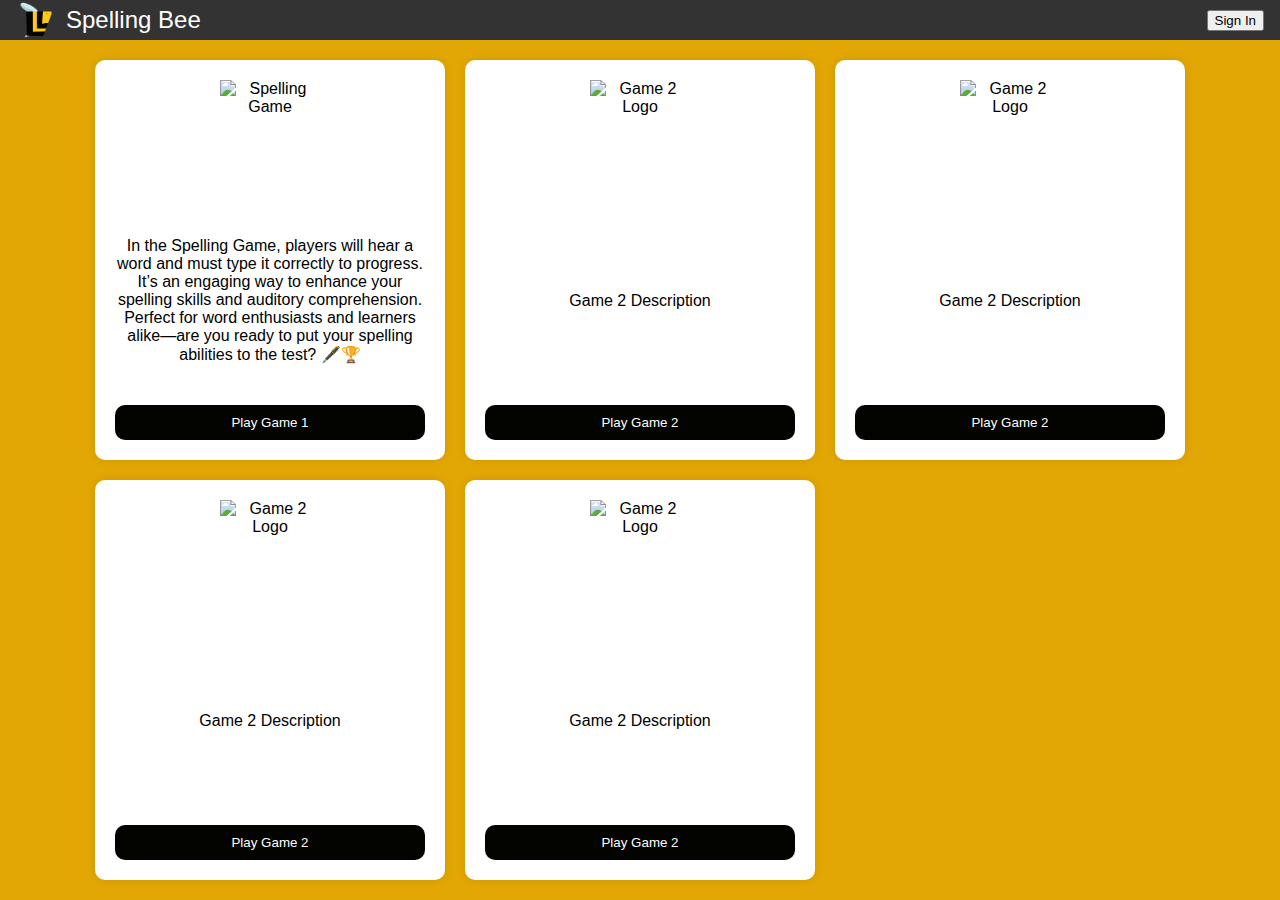
==== index.html @ 0ce70b95 "Update index.html" ====
<!DOCTYPE html>
<html lang="en">

<head>
    <meta charset="UTF-8">
    <meta name="viewport" content="width=device-width, initial-scale=1.0">
    <title>Spelling Bee</title>
    <link rel="stylesheet" href='style.css'>
    <link rel="icon" href='/Assets/Spelling Bee Logo Small.jpg'>
</head>

<body>
    <div id="navbar"></div>
    <div class="container">
        <div class="card-grid">
            <!-- Cards go here -->
            <div class="card">
                <img src="path/to/your/game1-logo.png" alt="Spelling Game" class="card-logo">
                <p class="card-description">In the Spelling Game, players will hear a word and must type it correctly to progress. It’s an engaging way to enhance your spelling skills and auditory comprehension. Perfect for word enthusiasts and learners alike—are you ready to put your spelling abilities to the test? 🖋️🏆</p>
                <button class="card-button" onclick="navigateToGame('SpellingApp')">Play Game 1</button>
            </div>
            <div class="card">
                <img src="path/to/your/game2-logo.png" alt="Game 2 Logo" class="card-logo">
                <p class="card-description">Game 2 Description</p>
                <button class="card-button" onclick="navigateToGame('game2')">Play Game 2</button>
            </div>
            <div class="card">
                <img src="path/to/your/game2-logo.png" alt="Game 2 Logo" class="card-logo">
                <p class="card-description">Game 2 Description</p>
                <button class="card-button" onclick="navigateToGame('game2')">Play Game 2</button>
            </div>
            <div class="card">
                <img src="path/to/your/game2-logo.png" alt="Game 2 Logo" class="card-logo">
                <p class="card-description">Game 2 Description</p>
                <button class="card-button" onclick="navigateToGame('game2')">Play Game 2</button>
            </div>
            <div class="card">
                <img src="path/to/your/game2-logo.png" alt="Game 2 Logo" class="card-logo">
                <p class="card-description">Game 2 Description</p>
                <button class="card-button" onclick="navigateToGame('game2')">Play Game 2</button>
            </div>
        </div>
    </div>

    <!-- Sign In/Sign Up Popup -->
</body>
<script defer src="script.js"></script>
</html>
---- style.css ----
body {
    font-family: Arial, sans-serif;
    margin: 0;
    padding: 0;
    background-color: #e2a704;
}

.menubar {
    background-color: #333;
    overflow: hidden;
    display: flex;
    justify-content: space-between;
    align-items: center;
    padding: 0 16px;
}

.logo-title-container {
    display: flex;
    align-items: center;
}

.logo {
    width: 40px;
    height: 40px;
    margin-right: 10px;
}

.site-title {
    color: white;
    font-size: 1.5em;
}

.menu-items {
    list-style-type: none;
    margin: 0;
    padding: 0;
    display: flex;
}

.menu-items li {
    margin-left: 16px;
}

.menu-items button {
    background: none;
    color: white;
    border: none;
    padding: 14px 16px;
    cursor: pointer;
}

.menu-items button:hover {
    background-color: #111;
}

.container {
    display: flex;
    justify-content: center;
    align-items: center;
    flex-wrap: wrap;
    padding: 20px;
}

.card-grid {
    display: grid;
    grid-template-columns: repeat(3, minmax(350px, 10vw));
    gap: 20px;
    width: 100%;
    max-width: -webkit-fill-available;
    justify-content: center;
}

.card {
    display: flex;
    background: white;
    padding: 20px;
    border-radius: 10px;
    box-shadow: 0 0 10px rgba(0, 0, 0, 0.1);
    text-align: center;
    height: 40vh;
    justify-content: space-between;
    justify-items: center;
    flex-direction: column;
    align-content: center;
    align-items: center;
    flex-wrap: nowrap;
}

.card-logo {
    width: 100px;
    height: 100px;
    margin-bottom: 10px;
}

.card-description {
    margin-bottom: 10px;
}

.card-button {
    padding: 10px 20px;
    background-color: #030300;
    color: white;
    border: none;
    cursor: pointer;
    width: -webkit-fill-available;
    border-radius: 10px;
}

.card-button:hover .popup {
    display: none;
    position: fixed;
    z-index: 1;
    left: 0;
    top: 0;
    width: 100%;
    height: 100%;
    overflow: auto;
    background-color: rgb(0, 0, 0);
    background-color: rgba(0, 0, 0, 0.4);
}

.popup-content {
    background-color: #fefefe;
    margin: 15% auto;
    padding: 20px;
    border: 1px solid #888;
    width: 80%;
    max-width: 400px;
    text-align: center;
}

.close-btn {
    color: #aaa;
    float: right;
    font-size: 28px;
    font-weight: bold;
}

.close-btn:hover,

.close-btn:focus {
    color: black;
    text-decoration: none;
    cursor: pointer;
}

.popup input {
    width: calc(100% - 20px);
    padding: 10px;
    margin: 10px 0;
    display: block;
    border: 1px solid #ccc;
    border-radius: 5px;
}

.popup button {
    padding: 10px 20px;
    background-color: #4CAF50;
    color: white;
    border: none;
    cursor: pointer;
    border-radius: 5px;
    width: 100%;
}

.popup button:hover {
    background-color: #000000;
}

/* ... existing styles ... */

.menubar {
    background-color: #333;
    overflow: hidden;
    display: flex;
    justify-content: space-between;
    align-items: center;
    padding: 0 16px;
}

.player-info {
    color: white;
    display: flex;
    align-items: center;
}

.player-info span {
    margin-left: 20px;
}
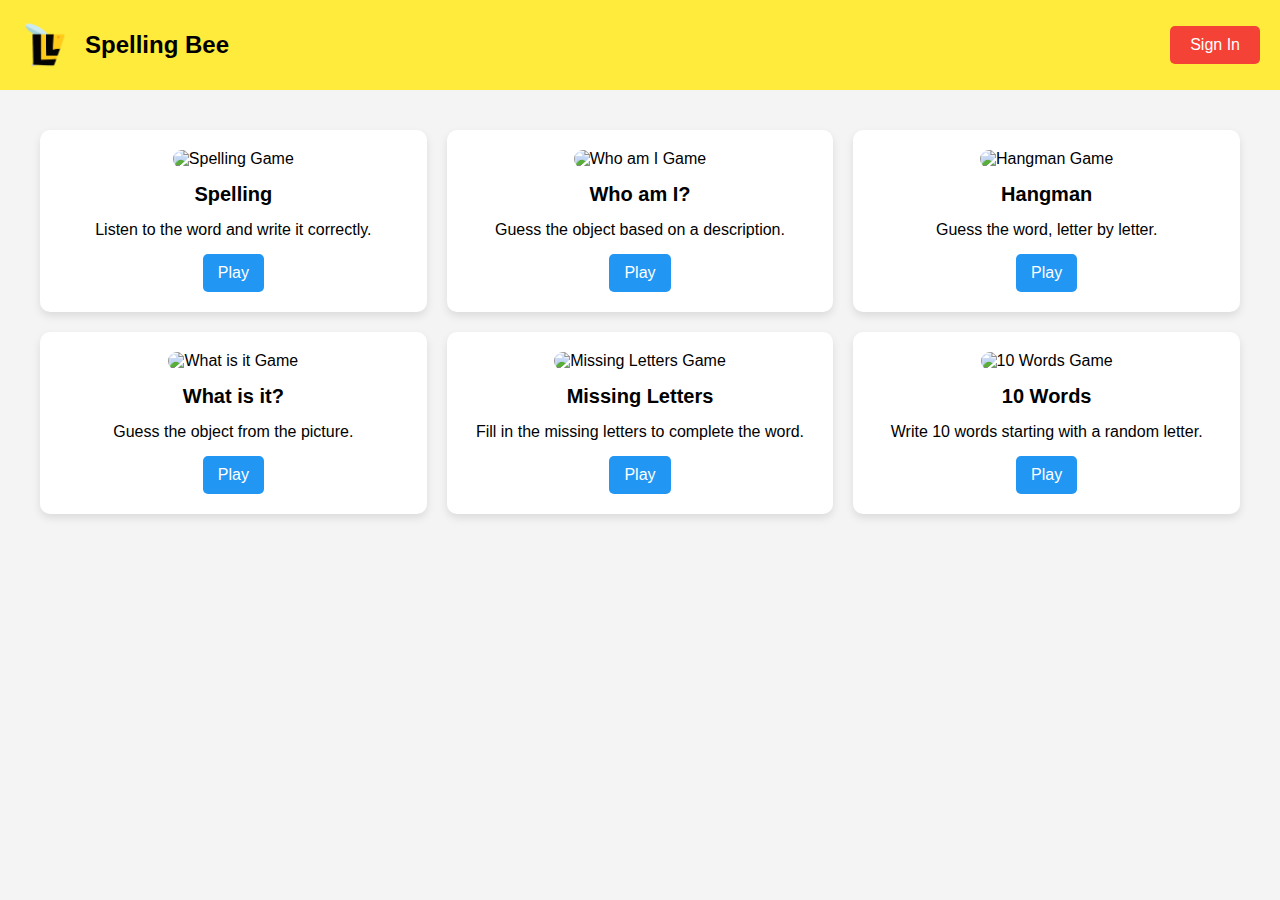
==== commit 82d6ffe9: "v1.0" ====
--- a/index.html
+++ b/index.html
@@ -1,48 +1,100 @@
 <!DOCTYPE html>
 <html lang="en">
+<head>
+  <meta charset="UTF-8">
+  <meta name="viewport" content="width=device-width, initial-scale=1.0">
+  <title>Spelling Bee</title>
+  <link rel="stylesheet" href="style.css">
+  <link rel="icon" href='/Assets/Spelling Bee Logo tranparent.png'>
+</head>
+<body>
+  <header>
+    <nav>
+      <div class="logo">
+        <img src="Assets/Spelling Bee Logo tranparent.png" alt="Logo">
+        <h1>Spelling Bee</h1>
+      </div>
+      <div id="userInfo" class="user-info">
+        <!-- This will display either the Sign In button or the user info -->
+        <button class="sign-in-btn" id="signInBtn" onclick="openModal()">Sign In</button>
+        <div id="playerDetails" class="player-details" style="display: none;">
+          <span id="playerName"></span>
+          <span id="playerScore"></span>
+        </div>
+      </div>
+    </nav>
+  </header>
 
-<head>
-    <meta charset="UTF-8">
-    <meta name="viewport" content="width=device-width, initial-scale=1.0">
-    <title>Spelling Bee</title>
-    <link rel="stylesheet" href='style.css'>
-    <link rel="icon" href='/Assets/Spelling Bee Logo Small.jpg'>
-</head>
+  <main>
+    <section class="games">
+      <!-- Game 1: Spelling -->
+      <div class="game-card">
+        <img src="spelling.jpg" alt="Spelling Game">
+        <h2>Spelling</h2>
+        <p>Listen to the word and write it correctly.</p>
+        <button>Play</button>
+      </div>
 
-<body>
-    <div id="navbar"></div>
-    <div class="container">
-        <div class="card-grid">
-            <!-- Cards go here -->
-            <div class="card">
-                <img src="path/to/your/game1-logo.png" alt="Spelling Game" class="card-logo">
-                <p class="card-description">In the Spelling Game, players will hear a word and must type it correctly to progress. It’s an engaging way to enhance your spelling skills and auditory comprehension. Perfect for word enthusiasts and learners alike—are you ready to put your spelling abilities to the test? 🖋️🏆</p>
-                <button class="card-button" onclick="navigateToGame('SpellingApp')">Play Game 1</button>
-            </div>
-            <div class="card">
-                <img src="path/to/your/game2-logo.png" alt="Game 2 Logo" class="card-logo">
-                <p class="card-description">Game 2 Description</p>
-                <button class="card-button" onclick="navigateToGame('game2')">Play Game 2</button>
-            </div>
-            <div class="card">
-                <img src="path/to/your/game2-logo.png" alt="Game 2 Logo" class="card-logo">
-                <p class="card-description">Game 2 Description</p>
-                <button class="card-button" onclick="navigateToGame('game2')">Play Game 2</button>
-            </div>
-            <div class="card">
-                <img src="path/to/your/game2-logo.png" alt="Game 2 Logo" class="card-logo">
-                <p class="card-description">Game 2 Description</p>
-                <button class="card-button" onclick="navigateToGame('game2')">Play Game 2</button>
-            </div>
-            <div class="card">
-                <img src="path/to/your/game2-logo.png" alt="Game 2 Logo" class="card-logo">
-                <p class="card-description">Game 2 Description</p>
-                <button class="card-button" onclick="navigateToGame('game2')">Play Game 2</button>
-            </div>
-        </div>
+      <!-- Game 2: Who am I? -->
+      <div class="game-card">
+        <img src="whoami.jpg" alt="Who am I Game">
+        <h2>Who am I?</h2>
+        <p>Guess the object based on a description.</p>
+        <button>Play</button>
+      </div>
+
+      <!-- Game 3: Hangman -->
+      <div class="game-card">
+        <img src="hangman.jpg" alt="Hangman Game">
+        <h2>Hangman</h2>
+        <p>Guess the word, letter by letter.</p>
+        <button>Play</button>
+      </div>
+
+      <!-- Game 4: What is it? -->
+      <div class="game-card">
+        <img src="whatisit.jpg" alt="What is it Game">
+        <h2>What is it?</h2>
+        <p>Guess the object from the picture.</p>
+        <button>Play</button>
+      </div>
+
+      <!-- Game 5: Missing Letters -->
+      <div class="game-card">
+        <img src="missingletters.jpg" alt="Missing Letters Game">
+        <h2>Missing Letters</h2>
+        <p>Fill in the missing letters to complete the word.</p>
+        <button>Play</button>
+      </div>
+
+      <!-- Game 6: 10 Words -->
+      <div class="game-card">
+        <img src="10words.jpg" alt="10 Words Game">
+        <h2>10 Words</h2>
+        <p>Write 10 words starting with a random letter.</p>
+        <button>Play</button>
+      </div>
+    </section>
+  </main>
+
+  <!-- Sign In Modal -->
+  <div id="signInModal" class="modal">
+    <div class="modal-content">
+      <span class="close-btn" onclick="closeModal()">&times;</span>
+      <h2>Sign In</h2>
+      <form id="signInForm">
+        <label for="username">Username:</label>
+        <input type="text" id="username" name="username" required>
+        
+        <label for="password">Password:</label>
+        <input type="password" id="password" name="password" required>
+        
+        <button type="button" onclick="signIn()">Sign In</button>
+      </form>
+      <p id="signInMessage"></p>
     </div>
+  </div>
 
-    <!-- Sign In/Sign Up Popup -->
+  <script src="script.js"></script>
 </body>
-<script defer src="script.js"></script>
-</html>+</html>
--- a/style.css
+++ b/style.css
@@ -1,189 +1,184 @@
-body {
-    font-family: Arial, sans-serif;
-    margin: 0;
-    padding: 0;
-    background-color: #e2a704;
+* {
+  margin: 0;
+  padding: 0;
+  box-sizing: border-box;
 }
 
-.menubar {
-    background-color: #333;
-    overflow: hidden;
-    display: flex;
-    justify-content: space-between;
-    align-items: center;
-    padding: 0 16px;
+body {
+  font-family: Arial, sans-serif;
+  background-color: #f4f4f4;
 }
 
-.logo-title-container {
-    display: flex;
-    align-items: center;
+header nav {
+  background-color: #ffeb3b;
+  padding: 20px;
+  display: flex;
+  justify-content: space-between;
+  align-items: center;
 }
 
 .logo {
-    width: 40px;
-    height: 40px;
-    margin-right: 10px;
+  display: flex;
+  align-items: center;
 }
 
-.site-title {
-    color: white;
-    font-size: 1.5em;
+.logo img {
+  width: 50px;
+  margin-right: 15px;
 }
 
-.menu-items {
-    list-style-type: none;
-    margin: 0;
-    padding: 0;
-    display: flex;
+h1 {
+  font-size: 24px;
 }
 
-.menu-items li {
-    margin-left: 16px;
+.sign-in-btn {
+  padding: 10px 20px;
+  background-color: #f44336;
+  color: #fff;
+  border: none;
+  cursor: pointer;
+  font-size: 16px;
+  border-radius: 5px;
 }
 
-.menu-items button {
-    background: none;
-    color: white;
-    border: none;
-    padding: 14px 16px;
-    cursor: pointer;
+.sign-in-btn:hover {
+  background-color: #e53935;
 }
 
-.menu-items button:hover {
-    background-color: #111;
+.user-info {
+  display: flex;
+  align-items: center;
 }
 
-.container {
-    display: flex;
-    justify-content: center;
-    align-items: center;
-    flex-wrap: wrap;
-    padding: 20px;
+.player-details {
+  display: flex;
+  gap: 10px;
+  align-items: center;
+  font-size: 16px;
+  color: #333;
 }
 
-.card-grid {
-    display: grid;
-    grid-template-columns: repeat(3, minmax(350px, 10vw));
-    gap: 20px;
-    width: 100%;
-    max-width: -webkit-fill-available;
-    justify-content: center;
+.player-details span {
+  font-weight: bold;
 }
 
-.card {
-    display: flex;
-    background: white;
-    padding: 20px;
-    border-radius: 10px;
-    box-shadow: 0 0 10px rgba(0, 0, 0, 0.1);
-    text-align: center;
-    height: 40vh;
-    justify-content: space-between;
-    justify-items: center;
-    flex-direction: column;
-    align-content: center;
-    align-items: center;
-    flex-wrap: nowrap;
+main {
+  padding: 40px;
 }
 
-.card-logo {
-    width: 100px;
-    height: 100px;
-    margin-bottom: 10px;
+.games {
+  display: grid;
+  gap: 20px;
+  grid-template-columns: repeat(auto-fill, minmax(250px, 1fr));
 }
 
-.card-description {
-    margin-bottom: 10px;
+@media (min-width: 600px) {
+  .games {
+    grid-template-columns: repeat(2, 1fr);
+  }
 }
 
-.card-button {
-    padding: 10px 20px;
-    background-color: #030300;
-    color: white;
-    border: none;
-    cursor: pointer;
-    width: -webkit-fill-available;
-    border-radius: 10px;
+@media (min-width: 900px) {
+  .games {
+    grid-template-columns: repeat(3, 1fr);
+  }
 }
 
-.card-button:hover .popup {
-    display: none;
-    position: fixed;
-    z-index: 1;
-    left: 0;
-    top: 0;
-    width: 100%;
-    height: 100%;
-    overflow: auto;
-    background-color: rgb(0, 0, 0);
-    background-color: rgba(0, 0, 0, 0.4);
+.game-card {
+  background-color: #fff;
+  padding: 20px;
+  border-radius: 10px;
+  box-shadow: 0 4px 8px rgba(0, 0, 0, 0.1);
+  text-align: center;
 }
 
-.popup-content {
-    background-color: #fefefe;
-    margin: 15% auto;
-    padding: 20px;
-    border: 1px solid #888;
-    width: 80%;
-    max-width: 400px;
-    text-align: center;
+.game-card img {
+  width: 100%;
+  border-radius: 10px;
+  height: 150px;
+  object-fit: cover;
+}
+
+h2 {
+  margin: 15px 0;
+  font-size: 20px;
+}
+
+p {
+  margin-bottom: 15px;
+}
+
+button {
+  padding: 10px 15px;
+  background-color: #2196f3;
+  color: #fff;
+  border: none;
+  cursor: pointer;
+  border-radius: 5px;
+  font-size: 16px;
+}
+
+button:hover {
+  background-color: #1976d2;
+}
+
+/* Modal styles */
+.modal {
+  display: none;
+  position: fixed;
+  z-index: 1;
+  left: 0;
+  top: 0;
+  width: 100%;
+  height: 100%;
+  background-color: rgba(0, 0, 0, 0.5);
+  justify-content: center;
+  align-items: center;
+}
+
+.modal-content {
+  background-color: #fff;
+  padding: 20px;
+  border-radius: 10px;
+  box-shadow: 0 5px 15px rgba(0, 0, 0, 0.3);
+  width: 300px;
+  text-align: center;
 }
 
 .close-btn {
-    color: #aaa;
-    float: right;
-    font-size: 28px;
-    font-weight: bold;
+  float: right;
+  font-size: 20px;
+  font-weight: bold;
+  cursor: pointer;
 }
 
-.close-btn:hover,
-
-.close-btn:focus {
-    color: black;
-    text-decoration: none;
-    cursor: pointer;
+.close-btn:hover {
+  color: red;
 }
 
-.popup input {
-    width: calc(100% - 20px);
-    padding: 10px;
-    margin: 10px 0;
-    display: block;
-    border: 1px solid #ccc;
-    border-radius: 5px;
+input[type="text"], input[type="password"] {
+  width: 100%;
+  padding: 10px;
+  margin: 10px 0;
+  border: 1px solid #ccc;
+  border-radius: 5px;
 }
 
-.popup button {
-    padding: 10px 20px;
-    background-color: #4CAF50;
-    color: white;
-    border: none;
-    cursor: pointer;
-    border-radius: 5px;
-    width: 100%;
+button[type="button"] {
+  padding: 10px 20px;
+  background-color: #2196f3;
+  color: white;
+  border: none;
+  cursor: pointer;
+  border-radius: 5px;
+  width: 100%;
 }
 
-.popup button:hover {
-    background-color: #000000;
+button[type="button"]:hover {
+  background-color: #1976d2;
 }
 
-/* ... existing styles ... */
-
-.menubar {
-    background-color: #333;
-    overflow: hidden;
-    display: flex;
-    justify-content: space-between;
-    align-items: center;
-    padding: 0 16px;
+#signInMessage {
+  color: red;
+  margin-top: 10px;
 }
-
-.player-info {
-    color: white;
-    display: flex;
-    align-items: center;
-}
-
-.player-info span {
-    margin-left: 20px;
-}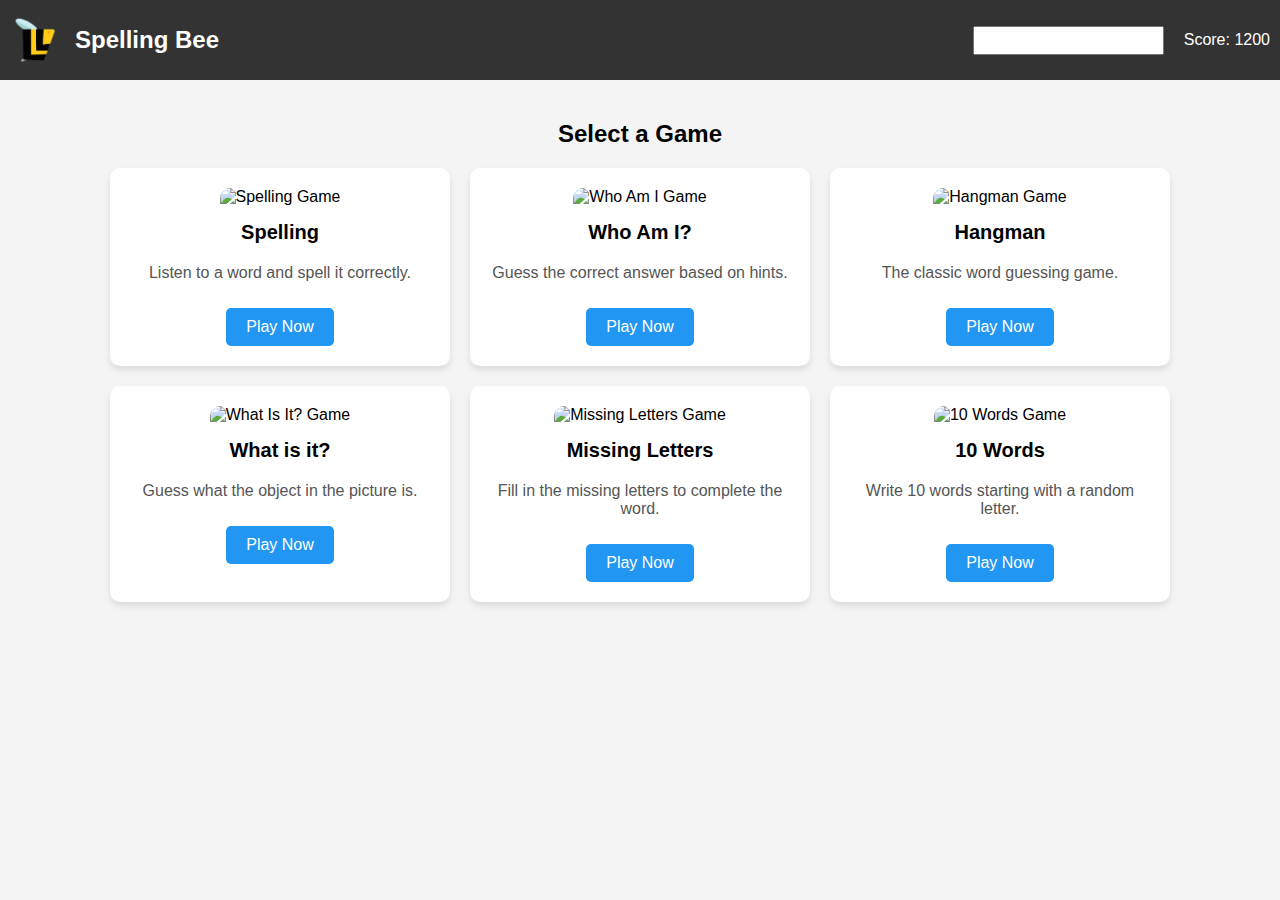
==== commit f3538a70: "v1.0" ====
--- a/index.html
+++ b/index.html
@@ -3,97 +3,70 @@
 <head>
   <meta charset="UTF-8">
   <meta name="viewport" content="width=device-width, initial-scale=1.0">
-  <title>Spelling Bee</title>
+  <title>Spelling Bee Games</title>
   <link rel="stylesheet" href="style.css">
-  <link rel="icon" href='/Assets/Spelling Bee Logo tranparent.png'>
+  <link rel="shortcut icon" href="Assets/Spelling Bee Logo tranparent.png" type="image/x-icon">
 </head>
 <body>
   <header>
     <nav>
       <div class="logo">
-        <img src="Assets/Spelling Bee Logo tranparent.png" alt="Logo">
+        <img src="Assets/Spelling Bee Logo tranparent.png" alt="Logo" />
         <h1>Spelling Bee</h1>
       </div>
       <div id="userInfo" class="user-info">
-        <!-- This will display either the Sign In button or the user info -->
-        <button class="sign-in-btn" id="signInBtn" onclick="openModal()">Sign In</button>
-        <div id="playerDetails" class="player-details" style="display: none;">
-          <span id="playerName"></span>
-          <span id="playerScore"></span>
-        </div>
+        <input type="text" id="playerNameInput" placeholder="Player Name" oninput="updatePlayerName()">
+        <span id="playerScore"></span>
       </div>
     </nav>
   </header>
 
   <main>
-    <section class="games">
-      <!-- Game 1: Spelling -->
-      <div class="game-card">
+    <h2>Select a Game</h2>
+    <div class="game-cards">
+      <div class="card">
         <img src="spelling.jpg" alt="Spelling Game">
-        <h2>Spelling</h2>
-        <p>Listen to the word and write it correctly.</p>
-        <button>Play</button>
+        <h3>Spelling</h3>
+        <p>Listen to a word and spell it correctly.</p>
+        <a href="game1.html">Play Now</a>
       </div>
 
-      <!-- Game 2: Who am I? -->
-      <div class="game-card">
-        <img src="whoami.jpg" alt="Who am I Game">
-        <h2>Who am I?</h2>
-        <p>Guess the object based on a description.</p>
-        <button>Play</button>
+      <div class="card">
+        <img src="whoami.jpg" alt="Who Am I Game">
+        <h3>Who Am I?</h3>
+        <p>Guess the correct answer based on hints.</p>
+        <a href="game2.html">Play Now</a>
       </div>
 
-      <!-- Game 3: Hangman -->
-      <div class="game-card">
+      <div class="card">
         <img src="hangman.jpg" alt="Hangman Game">
-        <h2>Hangman</h2>
-        <p>Guess the word, letter by letter.</p>
-        <button>Play</button>
+        <h3>Hangman</h3>
+        <p>The classic word guessing game.</p>
+        <a href="#">Play Now</a>
       </div>
 
-      <!-- Game 4: What is it? -->
-      <div class="game-card">
-        <img src="whatisit.jpg" alt="What is it Game">
-        <h2>What is it?</h2>
-        <p>Guess the object from the picture.</p>
-        <button>Play</button>
+      <div class="card">
+        <img src="whatisit.jpg" alt="What Is It? Game">
+        <h3>What is it?</h3>
+        <p>Guess what the object in the picture is.</p>
+        <a href="#">Play Now</a>
       </div>
 
-      <!-- Game 5: Missing Letters -->
-      <div class="game-card">
+      <div class="card">
         <img src="missingletters.jpg" alt="Missing Letters Game">
-        <h2>Missing Letters</h2>
+        <h3>Missing Letters</h3>
         <p>Fill in the missing letters to complete the word.</p>
-        <button>Play</button>
+        <a href="#">Play Now</a>
       </div>
 
-      <!-- Game 6: 10 Words -->
-      <div class="game-card">
-        <img src="10words.jpg" alt="10 Words Game">
-        <h2>10 Words</h2>
+      <div class="card">
+        <img src="tenwords.jpg" alt="10 Words Game">
+        <h3>10 Words</h3>
         <p>Write 10 words starting with a random letter.</p>
-        <button>Play</button>
+        <a href="#">Play Now</a>
       </div>
-    </section>
+    </div>
   </main>
-
-  <!-- Sign In Modal -->
-  <div id="signInModal" class="modal">
-    <div class="modal-content">
-      <span class="close-btn" onclick="closeModal()">&times;</span>
-      <h2>Sign In</h2>
-      <form id="signInForm">
-        <label for="username">Username:</label>
-        <input type="text" id="username" name="username" required>
-        
-        <label for="password">Password:</label>
-        <input type="password" id="password" name="password" required>
-        
-        <button type="button" onclick="signIn()">Sign In</button>
-      </form>
-      <p id="signInMessage"></p>
-    </div>
-  </div>
 
   <script src="script.js"></script>
 </body>
--- a/style.css
+++ b/style.css
@@ -1,17 +1,15 @@
-* {
-  margin: 0;
-  padding: 0;
-  box-sizing: border-box;
-}
-
+/* Basic styles for the website */
 body {
   font-family: Arial, sans-serif;
+  margin: 0;
+  padding: 10;
   background-color: #f4f4f4;
 }
 
-header nav {
-  background-color: #ffeb3b;
-  padding: 20px;
+nav {
+  background-color: #333;
+  color: white;
+  padding: 10px;
   display: flex;
   justify-content: space-between;
   align-items: center;
@@ -23,26 +21,12 @@
 }
 
 .logo img {
-  width: 50px;
+  height: 50px;
   margin-right: 15px;
 }
 
-h1 {
+nav h1 {
   font-size: 24px;
-}
-
-.sign-in-btn {
-  padding: 10px 20px;
-  background-color: #f44336;
-  color: #fff;
-  border: none;
-  cursor: pointer;
-  font-size: 16px;
-  border-radius: 5px;
-}
-
-.sign-in-btn:hover {
-  background-color: #e53935;
 }
 
 .user-info {
@@ -50,135 +34,70 @@
   align-items: center;
 }
 
-.player-details {
-  display: flex;
-  gap: 10px;
-  align-items: center;
-  font-size: 16px;
-  color: #333;
+.user-info label, .user-info input, .user-info span {
+  color: white;
+  margin-left: 10px;
 }
 
-.player-details span {
-  font-weight: bold;
+input[type="text"] {
+  padding: 5px;
+  margin-right: 10px;
 }
 
 main {
-  padding: 40px;
+  padding: 20px;
 }
 
-.games {
-  display: grid;
-  gap: 20px;
-  grid-template-columns: repeat(auto-fill, minmax(250px, 1fr));
-}
-
-@media (min-width: 600px) {
-  .games {
-    grid-template-columns: repeat(2, 1fr);
-  }
-}
-
-@media (min-width: 900px) {
-  .games {
-    grid-template-columns: repeat(3, 1fr);
-  }
-}
-
-.game-card {
-  background-color: #fff;
-  padding: 20px;
-  border-radius: 10px;
-  box-shadow: 0 4px 8px rgba(0, 0, 0, 0.1);
+h2 {
   text-align: center;
 }
 
-.game-card img {
-  width: 100%;
-  border-radius: 10px;
-  height: 150px;
-  object-fit: cover;
+.game-cards {
+  display: flex;
+  flex-wrap: wrap;
+  justify-content: center;
+  gap: 20px;
+  margin-top: 20px;
 }
 
-h2 {
-  margin: 15px 0;
+.card {
+  background-color: white;
+  border-radius: 10px;
+  box-shadow: 0 4px 6px rgba(0, 0, 0, 0.1);
+  text-align: center;
+  padding: 20px;
+  width: 300px;
+  transition: transform 0.2s;
+}
+
+.card:hover {
+  transform: scale(1.05);
+}
+
+.card img {
+  width: 100%;
+  border-radius: 10px 10px 0 0;
+}
+
+.card h3 {
+  margin-top: 15px;
   font-size: 20px;
 }
 
-p {
-  margin-bottom: 15px;
+.card p {
+  color: #555;
 }
 
-button {
-  padding: 10px 15px;
+.card a {
+  display: inline-block;
+  margin-top: 10px;
+  padding: 10px 20px;
   background-color: #2196f3;
-  color: #fff;
-  border: none;
-  cursor: pointer;
-  border-radius: 5px;
-  font-size: 16px;
-}
-
-button:hover {
-  background-color: #1976d2;
-}
-
-/* Modal styles */
-.modal {
-  display: none;
-  position: fixed;
-  z-index: 1;
-  left: 0;
-  top: 0;
-  width: 100%;
-  height: 100%;
-  background-color: rgba(0, 0, 0, 0.5);
-  justify-content: center;
-  align-items: center;
-}
-
-.modal-content {
-  background-color: #fff;
-  padding: 20px;
-  border-radius: 10px;
-  box-shadow: 0 5px 15px rgba(0, 0, 0, 0.3);
-  width: 300px;
-  text-align: center;
-}
-
-.close-btn {
-  float: right;
-  font-size: 20px;
-  font-weight: bold;
-  cursor: pointer;
-}
-
-.close-btn:hover {
-  color: red;
-}
-
-input[type="text"], input[type="password"] {
-  width: 100%;
-  padding: 10px;
-  margin: 10px 0;
-  border: 1px solid #ccc;
+  color: white;
+  text-decoration: none;
   border-radius: 5px;
 }
 
-button[type="button"] {
-  padding: 10px 20px;
-  background-color: #2196f3;
-  color: white;
-  border: none;
-  cursor: pointer;
-  border-radius: 5px;
-  width: 100%;
-}
-
-button[type="button"]:hover {
+.card a:hover {
   background-color: #1976d2;
 }
-
-#signInMessage {
-  color: red;
-  margin-top: 10px;
-}
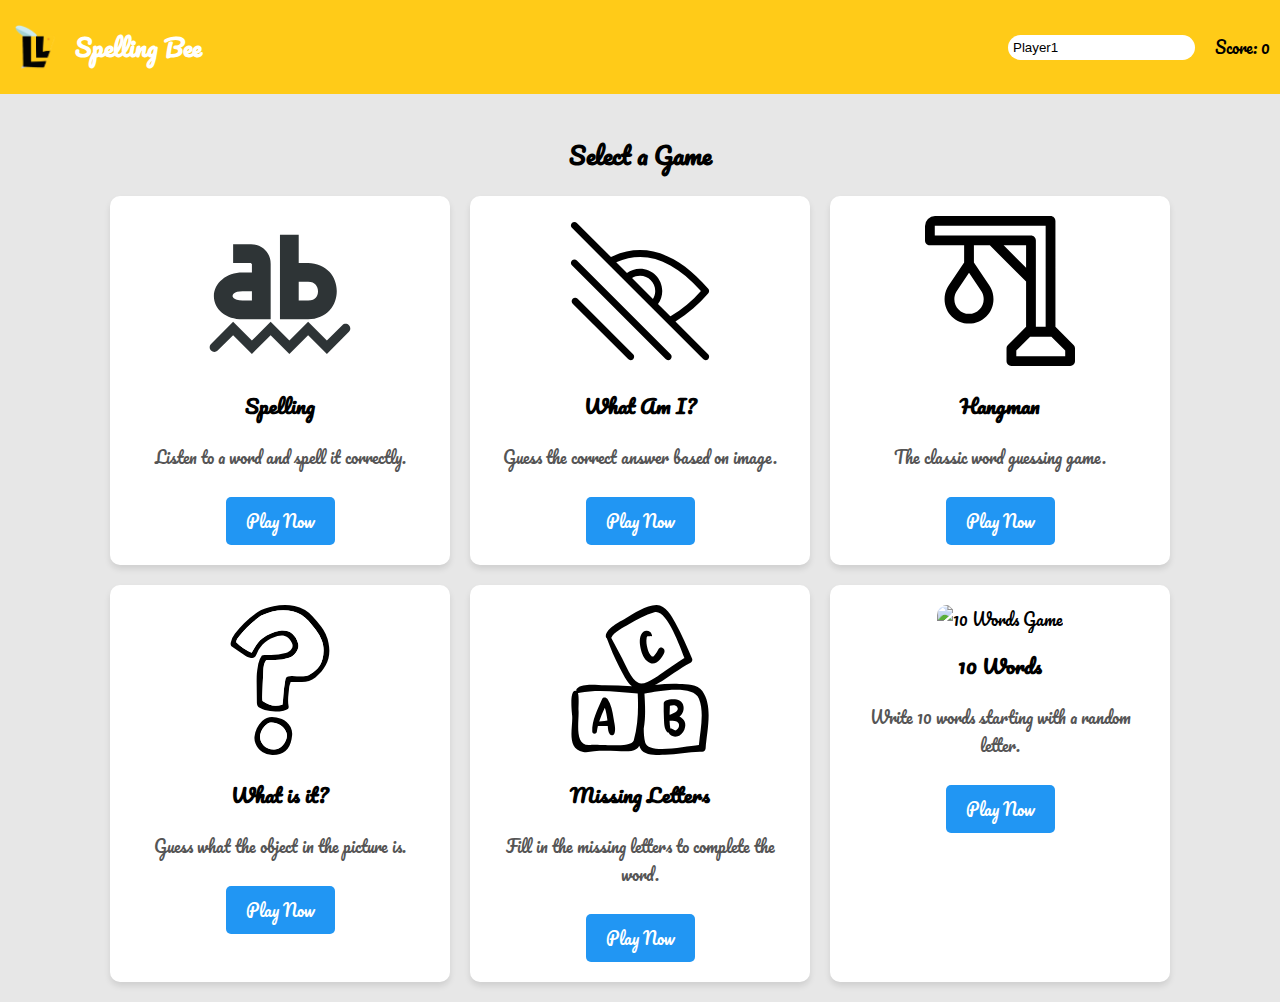
==== commit 00fd9a4a: "v1.0" ====
--- a/index.html
+++ b/index.html
@@ -25,35 +25,35 @@
     <h2>Select a Game</h2>
     <div class="game-cards">
       <div class="card">
-        <img src="spelling.jpg" alt="Spelling Game">
+        <img src="Assets/game1.svg" alt="Spelling Game">
         <h3>Spelling</h3>
         <p>Listen to a word and spell it correctly.</p>
         <a href="game1.html">Play Now</a>
       </div>
 
       <div class="card">
-        <img src="whoami.jpg" alt="Who Am I Game">
-        <h3>Who Am I?</h3>
-        <p>Guess the correct answer based on hints.</p>
+        <img src="Assets/game2.svg" alt="What Am I Game">
+        <h3>What Am I?</h3>
+        <p>Guess the correct answer based on image.</p>
         <a href="game2.html">Play Now</a>
       </div>
 
       <div class="card">
-        <img src="hangman.jpg" alt="Hangman Game">
+        <img src="Assets/game3.svg" alt="Hangman Game">
         <h3>Hangman</h3>
         <p>The classic word guessing game.</p>
         <a href="#">Play Now</a>
       </div>
 
       <div class="card">
-        <img src="whatisit.jpg" alt="What Is It? Game">
+        <img src="Assets/game4.svg" alt="What Is It? Game">
         <h3>What is it?</h3>
         <p>Guess what the object in the picture is.</p>
         <a href="#">Play Now</a>
       </div>
 
       <div class="card">
-        <img src="missingletters.jpg" alt="Missing Letters Game">
+        <img src="Assets/game5.svg" alt="Missing Letters Game">
         <h3>Missing Letters</h3>
         <p>Fill in the missing letters to complete the word.</p>
         <a href="#">Play Now</a>
--- a/style.css
+++ b/style.css
@@ -1,13 +1,15 @@
+@import url('https://fonts.googleapis.com/css2?family=Pacifico&display=swap');
+
 /* Basic styles for the website */
 body {
-  font-family: Arial, sans-serif;
+  font-family: "Pacifico", cursive;
   margin: 0;
   padding: 10;
-  background-color: #f4f4f4;
+  background-color: #e7e7e7;
 }
 
 nav {
-  background-color: #333;
+  background-color: #ffcb18;
   color: white;
   padding: 10px;
   display: flex;
@@ -35,8 +37,10 @@
 }
 
 .user-info label, .user-info input, .user-info span {
-  color: white;
+  color: black;
   margin-left: 10px;
+  border-radius: 50px;
+  border: 0px;
 }
 
 input[type="text"] {
@@ -101,3 +105,8 @@
 .card a:hover {
   background-color: #1976d2;
 }
+
+.card img {
+  width: 150px;
+  height: 150px;
+}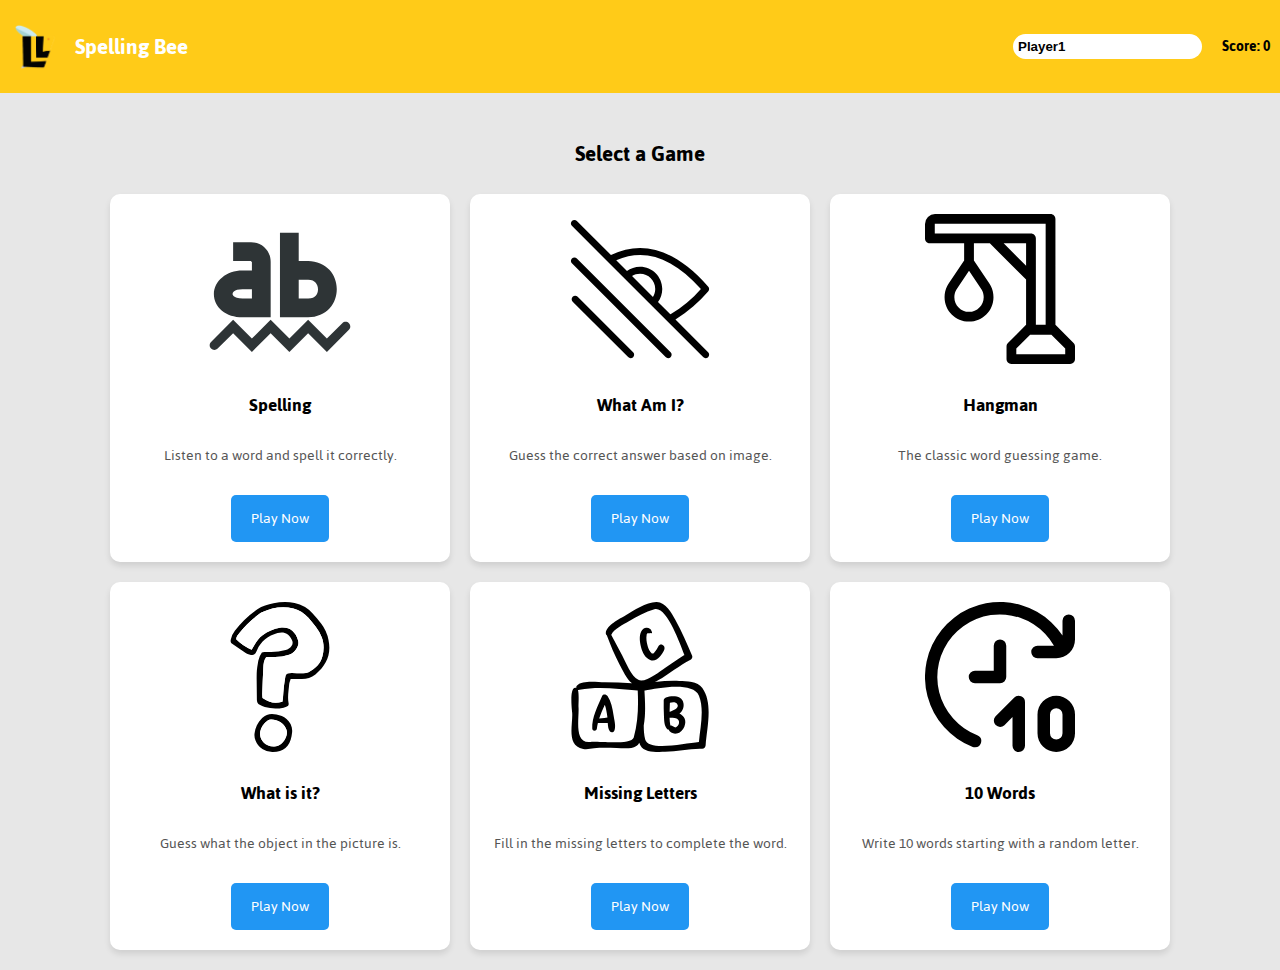
==== commit 2945898f: "v1.0" ====
--- a/index.html
+++ b/index.html
@@ -1,5 +1,6 @@
 <!DOCTYPE html>
 <html lang="en">
+
 <head>
   <meta charset="UTF-8">
   <meta name="viewport" content="width=device-width, initial-scale=1.0">
@@ -7,6 +8,7 @@
   <link rel="stylesheet" href="style.css">
   <link rel="shortcut icon" href="Assets/Spelling Bee Logo tranparent.png" type="image/x-icon">
 </head>
+
 <body>
   <header>
     <nav>
@@ -42,32 +44,33 @@
         <img src="Assets/game3.svg" alt="Hangman Game">
         <h3>Hangman</h3>
         <p>The classic word guessing game.</p>
-        <a href="#">Play Now</a>
+        <a href="game3.html">Play Now</a>
       </div>
 
       <div class="card">
         <img src="Assets/game4.svg" alt="What Is It? Game">
         <h3>What is it?</h3>
         <p>Guess what the object in the picture is.</p>
-        <a href="#">Play Now</a>
+        <a href="game4.html">Play Now</a>
       </div>
 
       <div class="card">
         <img src="Assets/game5.svg" alt="Missing Letters Game">
         <h3>Missing Letters</h3>
         <p>Fill in the missing letters to complete the word.</p>
-        <a href="#">Play Now</a>
+        <a href="game5.html">Play Now</a>
       </div>
 
       <div class="card">
-        <img src="tenwords.jpg" alt="10 Words Game">
+        <img src="Assets/game6.svg" alt="10 Words Game">
         <h3>10 Words</h3>
         <p>Write 10 words starting with a random letter.</p>
-        <a href="#">Play Now</a>
+        <a href="game6.html">Play Now</a>
       </div>
     </div>
   </main>
 
   <script src="script.js"></script>
 </body>
-</html>
+
+</html>--- a/style.css
+++ b/style.css
@@ -1,14 +1,15 @@
-@import url('https://fonts.googleapis.com/css2?family=Pacifico&display=swap');
+@import url('https://fonts.googleapis.com/css2?family=Barrio&family=Jaldi:wght@400;700&family=Pacifico&display=swap');
 
 /* Basic styles for the website */
 body {
-  font-family: "Pacifico", cursive;
+  font-family: "Jaldi", sans-serif;;
   margin: 0;
   padding: 10;
   background-color: #e7e7e7;
 }
 
 nav {
+  font-weight: bold;
   background-color: #ffcb18;
   color: white;
   padding: 10px;
@@ -46,6 +47,7 @@
 input[type="text"] {
   padding: 5px;
   margin-right: 10px;
+  font-weight: bold;
 }
 
 main {
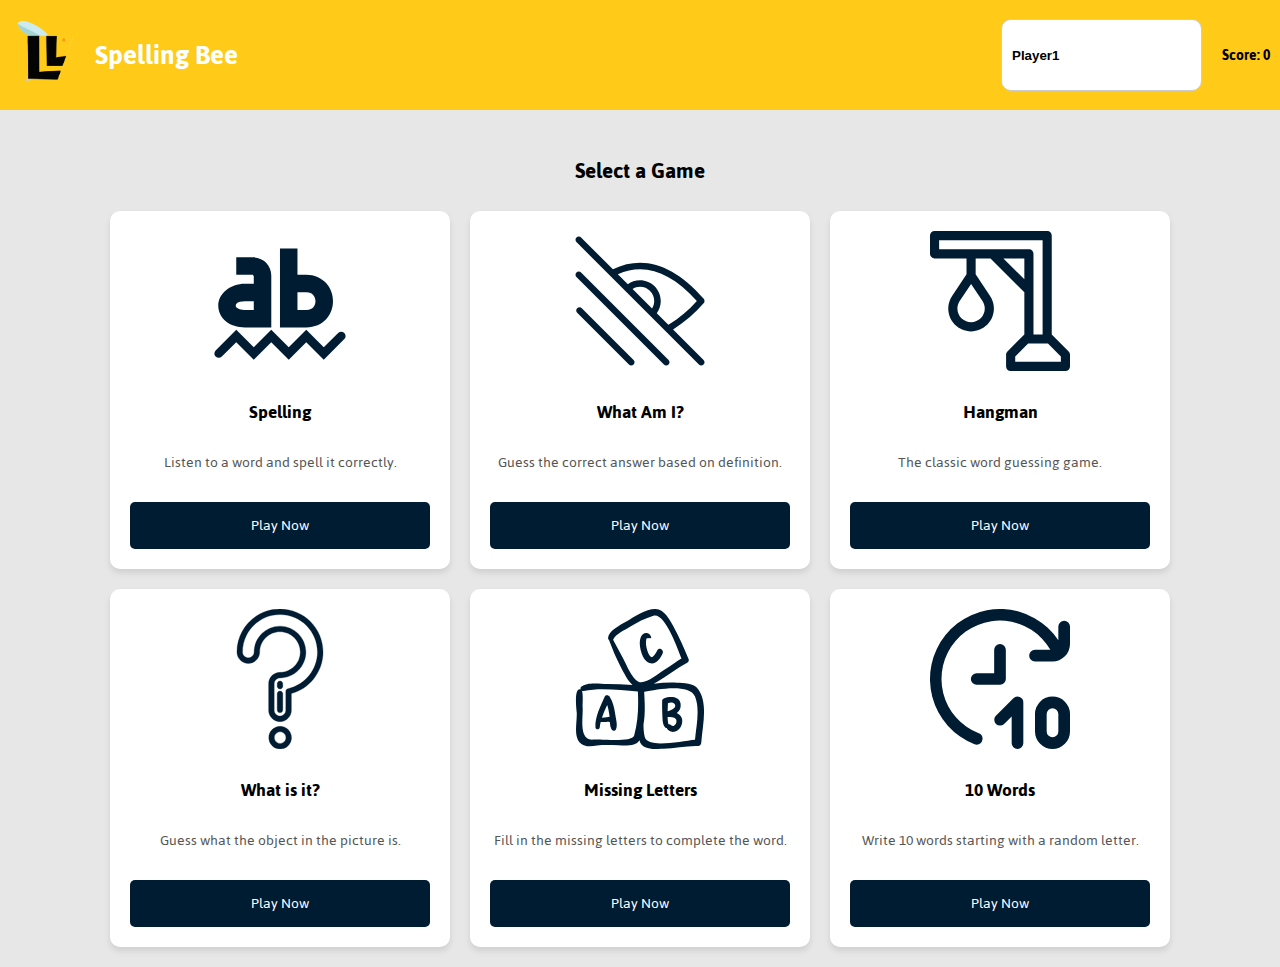
==== commit a0323164: "Bug Fixes" ====
--- a/index.html
+++ b/index.html
@@ -13,7 +13,7 @@
   <header>
     <nav>
       <div class="logo">
-        <img src="Assets/Spelling Bee Logo tranparent.png" alt="Logo" />
+        <a href="index.html"><img src="Assets/Spelling Bee Logo tranparent.png" alt="Logo"/></a>
         <h1>Spelling Bee</h1>
       </div>
       <div id="userInfo" class="user-info">
@@ -36,7 +36,7 @@
       <div class="card">
         <img src="Assets/game2.svg" alt="What Am I Game">
         <h3>What Am I?</h3>
-        <p>Guess the correct answer based on image.</p>
+        <p>Guess the correct answer based on definition.</p>
         <a href="game2.html">Play Now</a>
       </div>
 
--- a/style.css
+++ b/style.css
@@ -1,6 +1,5 @@
 @import url('https://fonts.googleapis.com/css2?family=Barrio&family=Jaldi:wght@400;700&family=Pacifico&display=swap');
 
-/* Basic styles for the website */
 body {
   font-family: "Jaldi", sans-serif;;
   margin: 0;
@@ -16,6 +15,7 @@
   display: flex;
   justify-content: space-between;
   align-items: center;
+  flex-wrap: wrap;
 }
 
 .logo {
@@ -24,12 +24,12 @@
 }
 
 .logo img {
-  height: 50px;
+  height: 70px;
   margin-right: 15px;
 }
 
 nav h1 {
-  font-size: 24px;
+  font-size: 30px;
 }
 
 .user-info {
@@ -40,14 +40,16 @@
 .user-info label, .user-info input, .user-info span {
   color: black;
   margin-left: 10px;
-  border-radius: 50px;
+  border-radius: 10px;
   border: 0px;
 }
 
 input[type="text"] {
-  padding: 5px;
+  padding: 10px;
   margin-right: 10px;
   font-weight: bold;
+  height: 50px;
+  border: 1px solid #ccc;
 }
 
 main {
@@ -81,34 +83,91 @@
 }
 
 .card img {
-  width: 100%;
   border-radius: 10px 10px 0 0;
+  width: -webkit-fill-available;
 }
 
 .card h3 {
   margin-top: 15px;
   font-size: 20px;
+  width: -webkit-fill-available;
 }
 
 .card p {
   color: #555;
+  width: -webkit-fill-available;
 }
 
 .card a {
   display: inline-block;
   margin-top: 10px;
   padding: 10px 20px;
-  background-color: #2196f3;
+  background-color: #001c33;
   color: white;
   text-decoration: none;
   border-radius: 5px;
+  width: -webkit-fill-available;
 }
 
 .card a:hover {
-  background-color: #1976d2;
+  background-color: #001c33cc;
 }
 
 .card img {
-  width: 150px;
-  height: 150px;
-}+  width: 140px;
+  height: 140px;
+  width: -webkit-fill-available;
+}
+
+#wordDefinition {
+  font-size: 18px;
+  margin-bottom: 10px;
+}
+
+#playWordButton {
+  padding: 10px 20px;
+  background-color: #001c33;
+  color: white;
+  border: none;
+  border-radius: 5px;
+  cursor: pointer;
+  font-size: 16px;
+  width: -webkit-fill-available;
+}
+
+#playWordButton:hover {
+  background-color: #001c33cc;
+}
+
+#guess {
+  padding: 10px;
+  font-size: 16px;
+  width: 50%;
+  max-width: 300px;
+  margin-bottom: 10px;
+  border: 1px solid #ccc;
+  border-radius: 5px;
+  margin: 10px;
+}
+
+#guessForm button {
+  padding: 10px 20px;
+  background-color: #001c33;
+  color: white;
+  border: none;
+  border-radius: 5px;
+  cursor: pointer;
+  font-size: 16px;
+  width: -webkit-fill-available;
+}
+
+#guessForm button:hover {
+  background-color: #001c33cc;
+}
+
+#gameMessage {
+  margin-top: 20px;
+  font-size: 18px;
+  color: #333;
+  width: -webkit-fill-available;
+}
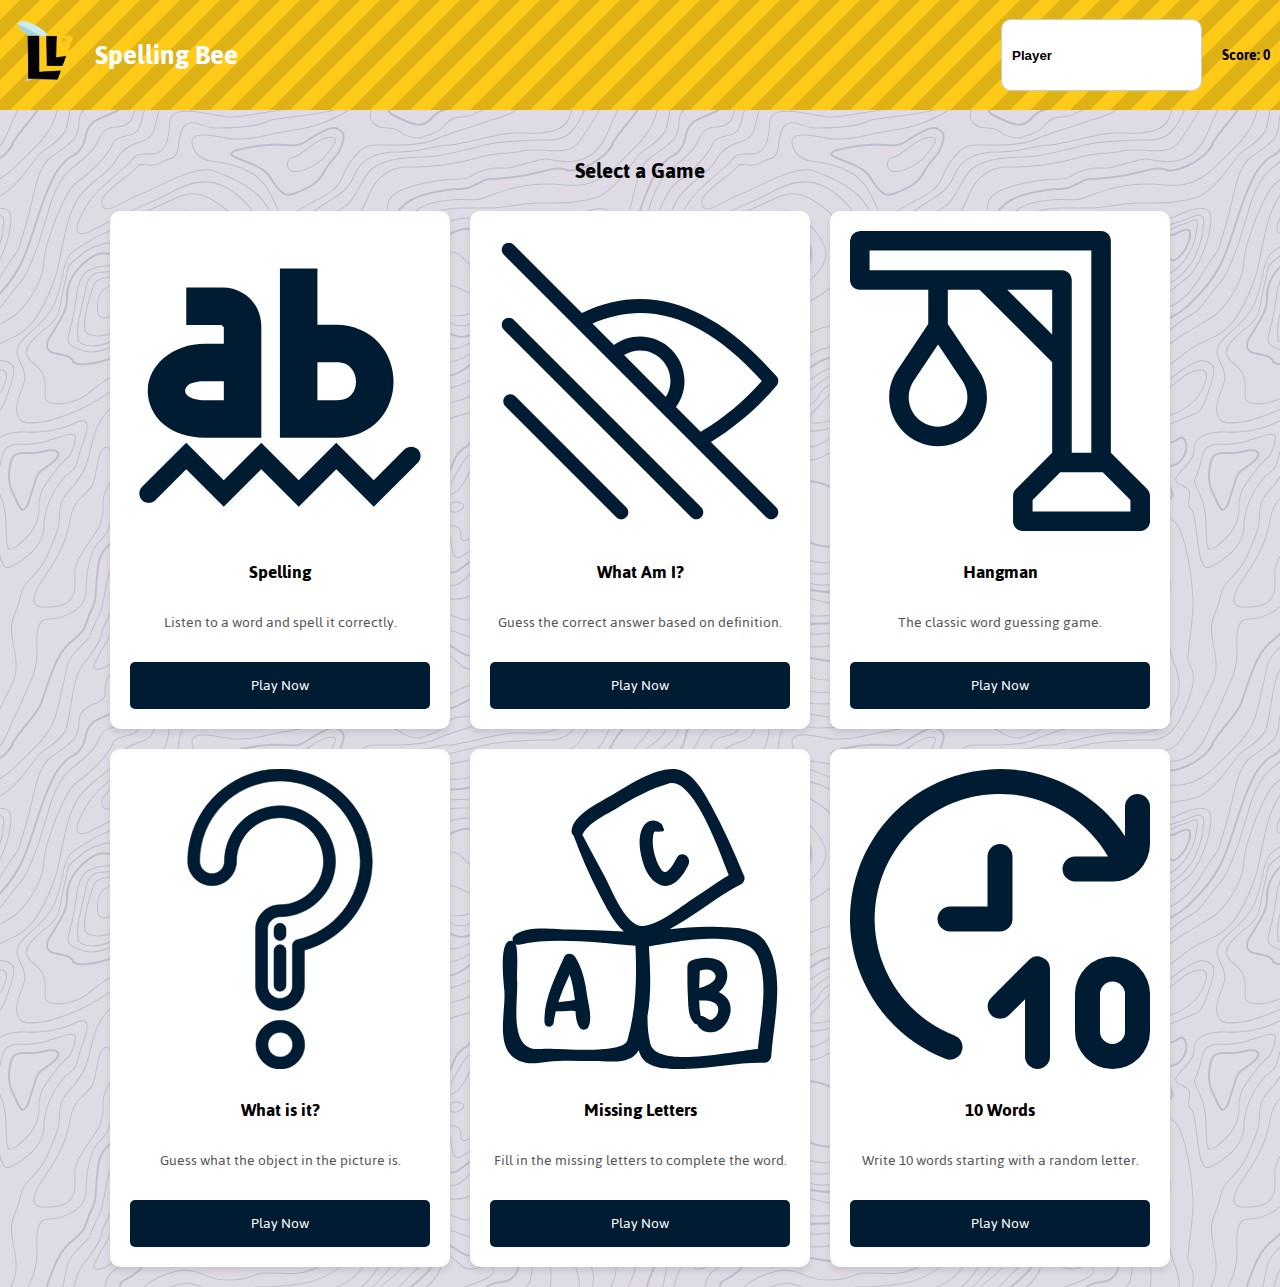
==== commit 4cea99cb: "major score updates" ====
--- a/index.html
+++ b/index.html
@@ -18,7 +18,12 @@
       </div>
       <div id="userInfo" class="user-info">
         <input type="text" id="playerNameInput" placeholder="Player Name" oninput="updatePlayerName()">
-        <span id="playerScore"></span>
+        <span id="playerScore" onmouseover="showScoreDetails()" onmouseout="hideScoreDetails()">Score: 0</span>
+
+        <!-- Tooltip for score breakdown -->
+        <div id="scoreBreakdown" class="tooltip">
+            <!-- Score details will be populated here -->
+        </div>
       </div>
     </nav>
   </header>
--- a/style.css
+++ b/style.css
@@ -1,15 +1,18 @@
 @import url('https://fonts.googleapis.com/css2?family=Barrio&family=Jaldi:wght@400;700&family=Pacifico&display=swap');
 
 body {
-  font-family: "Jaldi", sans-serif;;
+  font-family: "Jaldi", sans-serif;
+  ;
   margin: 0;
   padding: 10;
-  background-color: #e7e7e7;
+  background-color: #DFDBE5;
+  background-image: url("data:image/svg+xml,%3Csvg xmlns='http://www.w3.org/2000/svg' width='600' height='600' viewBox='0 0 600 600'%3E%3Cpath fill='%23001c33' fill-opacity='0.15' d='M600 325.1v-1.17c-6.5 3.83-13.06 7.64-14.68 8.64-10.6 6.56-18.57 12.56-24.68 19.09-5.58 5.95-12.44 10.06-22.42 14.15-1.45.6-2.96 1.2-4.83 1.9l-4.75 1.82c-9.78 3.75-14.8 6.27-18.98 10.1-4.23 3.88-9.65 6.6-16.77 8.84-1.95.6-3.99 1.17-6.47 1.8l-6.14 1.53c-5.29 1.35-8.3 2.37-10.54 3.78-3.08 1.92-6.63 3.26-12.74 5.03a384.1 384.1 0 0 1-4.82 1.36c-2.04.58-3.6 1.04-5.17 1.52a110.03 110.03 0 0 0-11.2 4.05c-2.7 1.15-5.5 3.93-8.78 8.4a157.68 157.68 0 0 0-6.15 9.2c-5.75 9.07-7.58 11.74-10.24 14.51a50.97 50.97 0 0 1-4.6 4.22c-2.33 1.9-10.39 7.54-11.81 8.74a14.68 14.68 0 0 0-3.67 4.15c-1.24 2.3-1.9 4.57-2.78 8.87-2.17 10.61-3.52 14.81-8.2 22.1-4.07 6.33-6.8 9.88-9.83 12.99-.47.48-.95.96-1.5 1.48l-3.75 3.56c-1.67 1.6-3.18 3.12-4.86 4.9a42.44 42.44 0 0 0-9.89 16.94c-2.5 8.13-2.72 15.47-1.76 27.22.47 5.82.51 6.36.51 8.18 0 10.51.12 17.53.63 25.78.24 4.05.56 7.8.97 11.22h.9c-1.13-9.58-1.5-21.83-1.5-37 0-1.86-.04-2.4-.52-8.26-.94-11.63-.72-18.87 1.73-26.85a41.44 41.44 0 0 1 9.65-16.55c1.67-1.76 3.18-3.27 4.83-4.85.63-.6 3.13-2.96 3.75-3.57a71.6 71.6 0 0 0 1.52-1.5c3.09-3.16 5.86-6.76 9.96-13.15 4.77-7.42 6.15-11.71 8.34-22.44.86-4.21 1.5-6.4 2.68-8.6.68-1.25 1.79-2.48 3.43-3.86 1.38-1.15 9.43-6.8 11.8-8.72 1.71-1.4 3.26-2.81 4.7-4.3 2.72-2.85 4.56-5.54 10.36-14.67a156.9 156.9 0 0 1 6.1-9.15c3.2-4.33 5.9-7.01 8.37-8.07 3.5-1.5 7.06-2.77 11.1-4.02a233.84 233.84 0 0 1 7.6-2.2l2.38-.67c6.19-1.79 9.81-3.16 12.98-5.15 2.14-1.33 5.08-2.33 10.27-3.65l6.14-1.53c2.5-.63 4.55-1.2 6.52-1.82 7.24-2.27 12.79-5.06 17.15-9.05 4.05-3.72 9-6.2 18.66-9.9l4.75-1.82c1.87-.72 3.39-1.31 4.85-1.91 10.1-4.15 17.07-8.32 22.76-14.4 6.05-6.45 13.95-12.4 24.49-18.92 1.56-.96 7.82-4.6 14.15-8.33v-64.58c-4 8.15-8.52 14.85-12.7 17.9-2.51 1.82-5.38 4.02-9.04 6.92a1063.87 1063.87 0 0 0-6.23 4.98l-1.27 1.02a2309.25 2309.25 0 0 1-4.87 3.9c-7.55 6-12.9 10.05-17.61 13.19-3.1 2.06-3.86 2.78-8.06 7.13-5.84 6.07-11.72 8.62-29.15 10.95-11.3 1.5-20.04 4.91-30.75 11.07-1.65.94-7.27 4.27-6.97 4.1-2.7 1.58-4.69 2.69-6.64 3.66-5.63 2.8-10.47 4.17-15.71 4.17-17.13 0-41.44 11.51-51.63 22.83-12.05 13.4-31.42 27.7-45.25 31.16-7.4 1.85-11.85 7.05-14.04 14.69-1.26 4.4-1.58 8.28-1.58 13.82 0 .82.01.98.24 3.63.45 5.18.35 8.72-.77 13.26-1.53 6.2-4.89 12.6-10.59 19.43-13.87 16.65-22.88 46.58-22.88 71.68 0 2.39.02 4.26.06 8.75.12 10.8.1 15.8-.22 21.95-.56 11.18-2.09 20.73-5 29.3h-1.05c2.94-8.56 4.49-18.12 5.05-29.35.31-6.13.34-11.1.22-21.9-.04-4.48-.06-6.36-.06-8.75 0-25.32 9.07-55.47 23.12-72.32 5.6-6.72 8.88-12.99 10.38-19.03 1.09-4.4 1.18-7.85.74-12.93-.23-2.7-.24-2.86-.24-3.72 0-5.62.32-9.57 1.62-14.1 2.28-7.95 6.97-13.44 14.76-15.39 13.6-3.4 32.82-17.59 44.75-30.84C409 360.14 433.58 348.5 451 348.5c5.07 0 9.77-1.33 15.26-4.07 1.93-.96 3.9-2.05 6.58-3.62-.3.18 5.33-3.16 6.98-4.11 10.82-6.21 19.66-9.67 31.11-11.2 17.23-2.3 22.9-4.75 28.57-10.64 4.25-4.41 5.04-5.16 8.22-7.28 4.68-3.11 10.01-7.14 17.55-13.14a1113.33 1113.33 0 0 0 4.86-3.89l1.28-1.02a4668.54 4668.54 0 0 1 6.23-4.98c3.67-2.9 6.55-5.12 9.07-6.95 4.37-3.19 9.16-10.56 13.29-19.4v66.9zm0-116.23c-.62.01-1.27.06-1.95.13-6.13.63-13.83 3.45-21.83 7.45-3.64 1.82-8.46 2.67-14.17 2.71-4.7.04-9.72-.47-14.73-1.33-1.7-.3-3.26-.61-4.67-.93a31.55 31.55 0 0 0-3.55-.57 273.4 273.4 0 0 0-16.66-.88c-10.42-.16-17.2.74-17.97 2.73-.38.97.6 2.55 3.03 4.87 1.01.97 2.22 2.03 4.04 3.55a1746.07 1746.07 0 0 0 4.79 4.02c1.39 1.2 3.1 1.92 5.5 2.5.7.16.86.2 2.64.54 3.53.7 5.03 1.25 6.15 2.63 1.41 1.76 1.4 4.54-.15 8.88-2.44 6.83-5.72 10.05-10.19 10.33-3.63.23-7.6-1.29-14.52-5.06-4.53-2.47-6.82-7.3-8.32-15.26-.17-.87-.32-1.78-.5-2.86l-.43-2.76c-1.05-6.58-1.9-9.2-3.73-10.11-.81-.4-1.59-.74-2.36-1-2.27-.77-4.6-1.02-8.1-.92-2.29.07-14.7 1-13.77.93-20.55 1.37-28.8 5.05-37.09 14.99a133.07 133.07 0 0 0-4.25 5.44l-2.3 3.09-2.51 3.32c-4.1 5.36-7.06 8.48-10.39 11.12-.65.52-1.33 1.04-2.13 1.62l-4.11 2.94a106.8 106.8 0 0 0-5.16 3.99c-4.55 3.74-9.74 8.6-16.25 15.38-8.25 8.58-11.78 13.54-11.7 15.95.07 1.65 1.64 2.11 6.79 2.38 1.61.09 2.15.12 2.98.2 2.95.24 5.09.73 6.81 1.68 7.48 4.15 11.63 7.26 13.95 11.58 3.3 6.15.8 12.88-8.89 20.26-8.28 6.3-11.1 10.37-11.31 14.96-.06 1.17 0 1.93.26 4.43.69 6.47.25 10.65-2.8 17.42a44.23 44.23 0 0 1-4.16 7.53c-2.82 3.97-5.47 5.74-10.6 7.69-.43.16-3.34 1.23-4.27 1.59-1.8.68-3.38 1.36-5.01 2.14-4.18 2-8.4 4.6-13.1 8.24-8.44 6.51-13.23 14.56-15.98 25.06-1.1 4.2-1.55 6.81-2.8 15.21-1.26 8.6-2.17 12.64-4.08 16.55-2.1 4.28-11.93 26.59-12.97 28.88a382.7 382.7 0 0 1-6.37 13.41c-4.07 8.11-7.61 14.07-10.73 17.81-5.38 6.46-8.98 14.37-13.77 28.42a810.14 810.14 0 0 0-1.89 5.6c-1.8 5.35-2.96 8.6-4.26 11.85-6.13 15.32-25.43 26.31-46.46 26.31-11.2 0-20.58-2.74-31.02-8.55-5.6-3.13-4.55-2.42-22.26-14.54-14.33-9.8-17.7-10.73-20.47-6.9-.37.5-1.81 2.74-1.83 2.77a52.24 52.24 0 0 1-4.94 5.9c-.73.79-5.52 5.87-6.97 7.45-2.38 2.6-4.3 4.81-5.98 6.93a45.6 45.6 0 0 0-5.08 7.66c-1.29 2.57-1.9 5.25-2.66 10.6a997.6 997.6 0 0 1-.46 3.18h-1l.47-3.32c.77-5.45 1.4-8.2 2.75-10.9a46.54 46.54 0 0 1 5.2-7.84c1.7-2.14 3.63-4.38 6.03-6.98 1.45-1.59 6.24-6.68 6.96-7.46a51.58 51.58 0 0 0 4.84-5.78s1.47-2.26 1.86-2.8c3.25-4.5 7.08-3.44 21.84 6.67 17.67 12.08 16.62 11.38 22.19 14.48 10.3 5.73 19.5 8.43 30.53 8.43 20.65 0 39.57-10.77 45.54-25.69a219.7 219.7 0 0 0 4.24-11.8 6752.32 6752.32 0 0 0 1.88-5.6c4.83-14.16 8.47-22.14 13.96-28.73 3.05-3.66 6.56-9.57 10.6-17.61 1.97-3.93 4.04-8.31 6.35-13.38 1.03-2.28 10.88-24.61 12.98-28.91 1.85-3.79 2.75-7.76 4-16.25 1.24-8.44 1.7-11.07 2.81-15.32 2.8-10.7 7.71-18.94 16.33-25.6a73.18 73.18 0 0 1 13.29-8.35c1.66-.8 3.27-1.48 5.08-2.18.94-.36 3.86-1.43 4.28-1.59 4.95-1.88 7.44-3.55 10.14-7.33 1.35-1.9 2.68-4.3 4.06-7.37 2.97-6.58 3.39-10.59 2.72-16.9a27.13 27.13 0 0 1-.27-4.58c.22-4.94 3.21-9.24 11.7-15.7 9.33-7.11 11.66-13.34 8.62-19-2.2-4.09-6.25-7.12-13.55-11.17-1.57-.88-3.6-1.33-6.42-1.57-.8-.07-1.34-.1-2.95-.19-5.77-.3-7.63-.85-7.72-3.34-.1-2.81 3.5-7.87 11.97-16.69 6.53-6.8 11.75-11.69 16.33-15.45 1.79-1.47 3.42-2.72 5.2-4.03l4.12-2.94c.79-.58 1.46-1.08 2.1-1.59 3.26-2.6 6.16-5.65 10.21-10.94a383.2 383.2 0 0 0 2.5-3.32l2.31-3.09c1.8-2.39 3.04-4 4.29-5.48 8.47-10.17 16.98-13.96 37.27-15.3-.44.02 12-.9 14.32-.98 3.62-.1 6.05.16 8.46.98.8.27 1.62.62 2.47 1.04 2.27 1.14 3.17 3.87 4.27 10.85l.44 2.76c.17 1.07.33 1.97.5 2.83 1.44 7.69 3.62 12.29 7.8 14.57 6.76 3.68 10.6 5.15 13.99 4.94 4-.25 6.99-3.17 9.3-9.67 1.45-4.04 1.46-6.49.32-7.92-.9-1.12-2.28-1.62-5.57-2.27a55.8 55.8 0 0 1-2.67-.55c-2.54-.6-4.39-1.4-5.93-2.71a252.63 252.63 0 0 0-4.78-4.01 84.35 84.35 0 0 1-4.08-3.6c-2.73-2.6-3.86-4.43-3.28-5.95 1.02-2.64 7.82-3.54 18.93-3.37a230.56 230.56 0 0 1 16.73.88c2.76.39 3.2.49 3.68.6 1.4.3 2.95.62 4.62.91a82.9 82.9 0 0 0 14.56 1.32c5.56-.04 10.24-.86 13.73-2.6 8.1-4.05 15.89-6.9 22.17-7.56.7-.07 1.4-.11 2.05-.13v1zm0-100.94v1.5c-8.62 16.05-17.27 29.55-23.65 35.92-3.19 3.2-7.62 4.9-13.54 5.56-4.45.48-8.28.4-19.18-.2-9.91-.55-15.32-.44-20.52.78a84.05 84.05 0 0 1-15 2.11l-2.25.14c-12.49.75-19.37 1.78-32.72 5.74-4.5 1.33-9.27 2.49-14.3 3.48a246.27 246.27 0 0 1-32.6 3.97c-7.56.45-13.21.57-20.24.57-5.4 0-11.9 1.61-18 5.18-8.3 4.87-15.06 12.87-19.53 24.5a68.57 68.57 0 0 1-4.56 9.8c-3.6 6.2-6.92 8.99-13.38 12.18l-4.03 1.96a64.48 64.48 0 0 0-15.16 10.25c-8.2 7.33-13.72 16.63-22.54 35.6l-2.08 4.49c-7.3 15.7-11.5 23.3-17.35 29.87-7.7 8.66-20.25 14.42-40.31 20.08-4.37 1.23-19.04 5.08-19.24 5.13-6.92 1.87-11.68 3.34-15.63 4.92-10.55 4.22-18.71 10.52-36.38 26.52l-1.7 1.54c-8.58 7.76-13.41 11.9-18.81 15.88-3.95 2.9-8 5.67-12.97 8.91-2.06 1.34-10.3 6.6-12.33 7.94-11.52 7.5-18.53 13.04-24.62 20.08a62.01 62.01 0 0 0-6.44 8.85c-4.13 6.91-6.27 13.15-9.2 25.11l-1.54 6.26c-.6 2.45-1.15 4.54-1.72 6.58-2.97 10.7-6.9 17.36-14.78 26.91L69.6 491a148.51 148.51 0 0 0-4.19 5.3 23.9 23.9 0 0 0-3.44 6.28c-1.16 3.23-1.52 5.9-1.87 11.94-.58 10.05-1.42 15.04-4.63 22.67-1.57 3.72-5.66 14.02-6.41 15.8a73.46 73.46 0 0 1-3.57 7.4c-2.88 5.14-6.71 10.12-13.12 16.95-5.96 6.36-8.87 10.9-10.61 16a56.88 56.88 0 0 0-1.38 4.82l-.46 1.84h-1.03l.52-2.08c.52-2.09.92-3.49 1.4-4.9 1.8-5.25 4.78-9.9 10.84-16.36 6.35-6.78 10.13-11.7 12.97-16.77a72.5 72.5 0 0 0 3.52-7.29c.75-1.76 4.84-12.06 6.4-15.8 3.17-7.5 3.99-12.4 4.56-22.33.35-6.14.72-8.88 1.93-12.23a24.9 24.9 0 0 1 3.58-6.54c1.27-1.7 2.6-3.37 4.22-5.34l4.11-4.95c7.8-9.46 11.66-16 14.59-26.54.56-2.04 1.1-4.12 1.71-6.56l1.53-6.26c2.96-12.04 5.13-18.36 9.32-25.39 1.84-3.08 4-6.05 6.54-8.99 6.17-7.12 13.24-12.7 24.83-20.26 2.05-1.33 10.28-6.6 12.33-7.94 4.96-3.22 9-5.98 12.92-8.87 5.37-3.95 10.19-8.08 18.74-15.82l1.7-1.54c17.76-16.09 25.98-22.43 36.67-26.7 4-1.6 8.8-3.09 15.75-4.96.21-.06 14.87-3.9 19.22-5.13 19.9-5.61 32.32-11.31 39.85-19.78 5.76-6.48 9.93-14.02 17.18-29.64l2.09-4.5c8.87-19.07 14.44-28.46 22.77-35.9a65.48 65.48 0 0 1 15.38-10.4l4.04-1.97c6.3-3.1 9.47-5.77 12.96-11.77a67.6 67.6 0 0 0 4.48-9.67c4.56-11.84 11.47-20.02 19.97-25 6.25-3.66 12.93-5.32 18.5-5.32 7.01 0 12.65-.12 20.17-.57a245.3 245.3 0 0 0 32.47-3.96c5-.98 9.75-2.13 14.22-3.45 13.43-3.98 20.38-5.02 32.94-5.78l2.24-.14c5.76-.37 9.8-.9 14.85-2.09 5.31-1.25 10.79-1.35 22.6-.7 9.04.5 12.84.58 17.21.1 5.71-.62 9.94-2.26 12.95-5.26 6.44-6.45 15.3-20.37 24.35-36.72zm0 450.21c-1.28-4.6-2.2-10.55-3.33-20.25l-.24-2.04-.23-2.03c-1.82-15.7-3.07-21.98-5.55-24.47-2.46-2.46-3.04-5.03-2.52-8.64.1-.6.18-1.1.39-2.15.69-3.54.77-5.04.08-6.84-.91-2.38-3.31-4.41-7.79-6.26-5.08-2.09-6.52-4.84-4.89-8.44.66-1.45 1.79-3.02 3.52-5.01 1.04-1.2 5.48-5.96 5.08-5.53 6.15-6.7 8.98-11.34 8.98-16.48a15.2 15.2 0 0 1 6.5-12.89v1.26a14.17 14.17 0 0 0-5.5 11.63c0 5.47-2.93 10.29-9.24 17.16.38-.42-4.04 4.33-5.07 5.5-1.67 1.93-2.75 3.43-3.36 4.77-1.37 3.04-.23 5.22 4.36 7.1 4.71 1.95 7.32 4.16 8.34 6.83.78 2.04.7 3.67-.03 7.4-.2 1.03-.3 1.51-.38 2.09-.48 3.33.03 5.59 2.23 7.8 2.74 2.74 3.98 8.96 5.84 25.06l.24 2.03.23 2.04c.82 7.01 1.53 12.06 2.34 16.03v4.33zm0-62.16c-1.4-3.13-4.43-9.9-4.95-11.17-1.02-2.53-1.25-3.8-.91-5.18.2-.84 2.05-4.68 2.32-5.33a70.79 70.79 0 0 0 3.54-11.2v3.99a62.82 62.82 0 0 1-2.62 7.6c-.31.75-2.09 4.46-2.27 5.18-.28 1.12-.08 2.22.87 4.57.41 1.02 2.5 5.7 4.02 9.09v2.45zm0-85.09c-1.65 1.66-3.66 2.9-6.4 4.13-.25.1-13.97 5.47-20.4 8.43-9.35 4.32-16.7 5.9-23.03 5.25-5.08-.53-9.02-2.25-14.77-5.92l-3.2-2.07a77.4 77.4 0 0 0-5.44-3.27c-4.05-2.18-3.25-5.8 1.47-10.47 3.71-3.68 9.6-7.93 18.73-13.8l4.46-2.82c17.95-11.33 18.22-11.5 22.27-14.74 11.25-9 19.69-14.02 26.31-15.1v1.02c-6.37 1.1-14.62 6-25.69 14.86-4.1 3.28-4.34 3.44-22.36 14.8a652.4 652.4 0 0 0-4.45 2.83c-9.07 5.83-14.92 10.05-18.57 13.66-4.31 4.28-4.95 7.13-1.7 8.88 1.7.91 3.29 1.88 5.5 3.3l3.2 2.08c5.64 3.59 9.45 5.25 14.34 5.76 6.13.64 13.32-.9 22.52-5.15 6.46-2.98 20.18-8.35 20.4-8.44 3.04-1.37 5.1-2.71 6.81-4.69v1.47zm0-41.37v1c-6.56.26-12.11 3.13-19.71 9.08l-4.63 3.68a51.87 51.87 0 0 1-4.4 3.14c-.82.52-5.51 3.33-6.22 3.76-3.31 2-6.15 3.8-8.87 5.6a112.61 112.61 0 0 0-8.16 5.92c-4.61 3.72-7.4 6.9-7.97 9.35-.63 2.67 1.48 4.53 7.05 5.46 10.7 1.78 20.92-.05 30.45-4.65a61.96 61.96 0 0 0 17.1-12.2 41.8 41.8 0 0 0 5.36-7.42v1.92a38.94 38.94 0 0 1-4.64 6.19 62.95 62.95 0 0 1-17.39 12.41c-9.7 4.68-20.13 6.55-31.05 4.73-6.06-1-8.65-3.29-7.85-6.67.64-2.74 3.53-6.05 8.31-9.9 2.35-1.9 5.1-3.88 8.24-5.97 2.73-1.82 5.58-3.61 8.9-5.62.72-.44 5.4-3.24 6.22-3.75 1.26-.8 2.6-1.76 4.3-3.09.8-.62 3.9-3.1 4.63-3.67 7.77-6.1 13.49-9.04 20.33-9.3zm0-154.6v1c-1.75-.24-4.3.23-7.82 1.55-10.01 3.75-13.8 5.07-19.15 6.76-1.78.56-2.63.83-3.87 1.24-1.48.5-3.16.76-6.74 1.16a1550.34 1550.34 0 0 0-2.64.3c-7.8.94-11.28 2.47-11.28 6.07 0 4.45 2.89 13.18 7.96 25.81a57.34 57.34 0 0 1 2.33 7.6 258.32 258.32 0 0 1 .84 3.46c1.86 7.62 3.17 10.71 5.56 11.67 2.21.88 4.7.6 7.47-.72 3.48-1.69 7.22-4.94 11.2-9.47 1.52-1.7 2.97-3.49 4.59-5.57l3.16-4.1c2.59-3.23 6.07-12.21 8.39-20.23v3.45c-2.29 7.2-5.27 14.5-7.61 17.41-.44.55-2.67 3.46-3.15 4.09-1.63 2.1-3.1 3.9-4.62 5.62-4.08 4.61-7.9 7.94-11.53 9.7-2.99 1.44-5.77 1.75-8.28.74-2.84-1.13-4.2-4.34-6.15-12.35a2097.48 2097.48 0 0 1-.84-3.46c-.8-3.2-1.47-5.45-2.28-7.46-5.14-12.8-8.04-21.55-8.04-26.19 0-4.37 3.84-6.06 12.16-7.07a160.9 160.9 0 0 1 2.65-.3c3.5-.39 5.15-.64 6.53-1.1 1.26-.42 2.1-.7 3.88-1.26 5.34-1.68 9.11-3 19.1-6.74 3.53-1.32 6.22-1.84 8.18-1.61zM0 292c10.13-11.31 18.13-23.2 23.07-35.39 3.3-8.14 6.09-16.12 10.81-30.55l1.59-4.84c6.53-19.94 10.11-29.82 14.77-39.56 6.07-12.72 12.55-21.18 20.27-25.54 6.66-3.76 10.2-7.86 12.22-13.15a46.6 46.6 0 0 0 1.86-6.58c1.23-5.2 2.05-7.59 3.93-10.36 2.45-3.62 6.27-6.53 12.1-8.96 15.78-6.58 16.73-7.04 18.05-9.01.65-.98.83-2.15.74-4.51-.03-.73-.23-3.82-.24-4A93.8 93.8 0 0 1 119 94c0-10.04.18-11.37 2.37-13.15.52-.42 1.13-.8 2.07-1.3.27-.14 2.18-1.12 2.84-1.48a68.4 68.4 0 0 0 9.12-5.87c2.06-1.54 2.64-2.14 8.01-7.93 3.78-4.09 6.21-6.36 8.96-8.12 3.64-2.33 7.2-3.12 10.9-2.11 4.4 1.2 10.81 2 18.78 2.46 6.9.4 12.9.5 21.95.5 4.87 0 8.97.47 15.4 1.57 7.77 1.33 9.3 1.54 12.38 1.54 4.05 0 7.43-.88 10.68-2.95 5.06-3.22 8.11-4.67 11.2-5.2 3.62-.64 4.77-.46 16.55 2.06 17.26 3.7 30.85 1.36 41.06-9.7 5.1-5.53 5.48-8.9 3.48-14.8-.83-2.42-1.03-3.1-1.17-4.3-.29-2.52.5-4.71 2.71-6.93 2.65-2.65 4.72-9.17 6.22-18.29h2.03c-1.56 9.71-3.77 16.65-6.83 19.7-1.79 1.8-2.36 3.39-2.14 5.28.11 1 .3 1.63 1.07 3.9 2.22 6.53 1.76 10.66-3.9 16.8-10.77 11.66-25.07 14.13-42.95 10.3-11.42-2.45-12.55-2.62-15.78-2.06-2.77.48-5.62 1.84-10.47 4.92a20.93 20.93 0 0 1-11.76 3.27c-3.25 0-4.81-.22-12.73-1.57C212.74 59.46 208.73 59 204 59c-9.1 0-15.11-.1-22.07-.5-8.09-.47-14.62-1.29-19.2-2.54-5.62-1.53-10.17 1.38-17.85 9.66-5.5 5.94-6.08 6.53-8.28 8.18a70.38 70.38 0 0 1-9.38 6.03c-.68.37-2.58 1.35-2.84 1.49-.84.44-1.35.76-1.75 1.08C121.16 83.6 121 84.8 121 94c0 1.85.06 3.54.17 5.44 0 .17.2 3.28.24 4.03.1 2.75-.13 4.29-1.08 5.71-1.67 2.5-2.27 2.8-18.95 9.74-5.48 2.29-8.99 4.96-11.2 8.24-1.71 2.51-2.47 4.73-3.64 9.7-.83 3.5-1.21 4.92-1.94 6.83-2.18 5.73-6.05 10.19-13.1 14.18-7.3 4.12-13.55 12.28-19.46 24.66-4.6 9.64-8.17 19.46-14.67 39.32l-1.58 4.84c-4.75 14.47-7.54 22.48-10.86 30.69-5.28 13.01-13.95 25.65-24.93 37.6v-2.97zm0 78v-.5l1-.01c6.32 0 7.47 5.2 4.6 13.36a60.36 60.36 0 0 1-5.6 11.3v-1.92a57.76 57.76 0 0 0 4.65-9.72c2.69-7.6 1.71-12.02-3.65-12.02-.34 0-.67 0-1 .02v-46.59a340.96 340.96 0 0 0 13.71-8.34c13.66-9.46 29.79-37.6 29.79-53.59 0-18.1 21.57-72.64 32.23-79.42 12.71-8.09 32.24-27.96 35.8-37.75 1.93-5.3 5.5-7.27 14.42-9.37 6.15-1.44 8.64-2.42 10.67-4.79 1.5-1.74 2.72-4.79 4.33-10.3.23-.78 1.9-6.68 2.43-8.46 3.62-12.08 7.3-18.49 13.47-20.39 2.5-.76 3.03-.98 9.74-3.7 7.49-3.03 11.97-4.43 17.12-4.92 6.75-.65 13.13.75 19.55 4.67 5.43 3.32 12.19 4.72 20.17 4.56 6.03-.12 12.2-1.07 19.83-2.8 1.82-.4 7.38-1.74 8.26-1.94 2.69-.6 4.34-.89 5.48-.89 4.97 0 8.93-.05 14.2-.27 7.9-.32 15.56-.92 22.75-1.88 8.5-1.14 15.9-2.73 21.88-4.82 18.9-6.62 32.64-18.3 33.67-27.59.29-2.56.4-2.96 2.79-11.11 2.33-7.95 3.21-12.93 2.72-18.23-.2-2.24-.69-4.38-1.48-6.42-1.5-3.92-2.63-9.4-3.43-16.18h.9c.77 6.47 1.89 11.72 3.47 15.82a24.93 24.93 0 0 1 1.54 6.69c.5 5.46-.4 10.54-2.77 18.6-2.36 8.06-2.47 8.47-2.74 10.95-1.09 9.75-15.1 21.68-34.33 28.41-6.06 2.12-13.52 3.72-22.09 4.87-7.22.96-14.92 1.57-22.83 1.89-5.3.21-9.27.27-14.25.27-1.04 0-2.64.27-5.26.87-.87.2-6.43 1.53-8.26 1.94-7.68 1.73-13.92 2.7-20.03 2.82-8.15.17-15.1-1.27-20.71-4.7-6.23-3.81-12.4-5.16-18.93-4.54-5.04.48-9.44 1.86-16.84 4.86-6.75 2.74-7.29 2.95-9.82 3.73-5.73 1.76-9.28 7.96-12.81 19.72-.53 1.77-2.2 7.66-2.43 8.46-1.66 5.65-2.91 8.78-4.53 10.67-2.22 2.58-4.84 3.62-12.01 5.3-7.8 1.83-11.13 3.66-12.9 8.54-3.65 10.04-23.32 30.06-36.2 38.25C65.94 190 44.5 244.2 44.5 262c0 16.34-16.3 44.78-30.22 54.41-2.14 1.48-8.24 5.12-14.28 8.68v-1.16 46.09zm0-173.7v-1.11c7.42-3.82 14.55-10.23 21.84-18.98 3.8-4.56 14.21-18.78 15.79-20.55 1.8-2.04 4.06-3.96 7.42-6.45 1.08-.8 4.92-3.57 5.49-3.99 9.36-6.85 14-11.96 15.98-19.36.8-2.98 1.54-6.78 2.46-12.3.23-1.44 2-12.46 2.56-15.79 2.87-16.77 5.73-26.79 10.07-32.1C92.46 52.43 101.5 38.13 101.5 33c0-2.54.34-3.35 6.05-15.71.68-1.49 1.25-2.74 1.77-3.93 2.5-5.75 3.9-10.04 4.14-13.36h1c-.23 3.48-1.66 7.87-4.23 13.76-.52 1.2-1.09 2.45-1.78 3.95-5.54 12.01-5.95 12.99-5.95 15.29 0 5.47-9.09 19.84-20.11 33.31-4.2 5.12-7.03 15.06-9.86 31.64-.57 3.33-2.33 14.33-2.57 15.78-.92 5.56-1.67 9.38-2.48 12.4-2.05 7.68-6.82 12.93-16.35 19.91l-5.49 3.98c-3.3 2.45-5.51 4.34-7.27 6.31-1.53 1.73-11.94 15.93-15.76 20.53-7.52 9.02-14.88 15.6-22.61 19.46zm0 361.83v-4.33c.48 2.36 1 4.35 1.6 6.15 2 6.03 4.6 8.26 8.19 6.59C28.76 557.69 43.5 542.4 43.5 527c0-16.2 6.37-31.99 17.1-46.3 1.88-2.5 3.66-4.4 5.53-6 .73-.62 1.45-1.18 2.3-1.8l2-1.43c3.68-2.68 5.32-5.28 7.08-12.59.75-3.07 1.38-5.02 4.2-13.26l.63-1.88c3.24-9.58 4.56-14.97 4.17-18.65-.48-4.43-3.8-5.23-11.3-1.64a81.12 81.12 0 0 1-9.15 3.7c-13.89 4.67-26.96 5.8-42.66 5.42l-1.95-.05-1.45-.02a39.8 39.8 0 0 0-15.05 2.96A21.81 21.81 0 0 0 0 438.37v-1.26a23.55 23.55 0 0 1 4.55-2.57 40.77 40.77 0 0 1 16.92-3.02l1.95.05c15.6.38 28.57-.75 42.32-5.37a80.12 80.12 0 0 0 9.04-3.65c8.04-3.84 12.16-2.85 12.72 2.43.42 3.89-.92 9.34-4.21 19.08l-.64 1.88c-2.8 8.2-3.43 10.15-4.16 13.18-1.82 7.52-3.59 10.34-7.47 13.16l-2 1.43c-.84.6-1.54 1.15-2.25 1.75a35.45 35.45 0 0 0-5.37 5.84c-10.61 14.15-16.9 29.74-16.9 45.7 0 15.88-15 31.45-34.29 40.45-4.3 2.01-7.39-.66-9.56-7.18-.23-.68-.44-1.39-.65-2.13zm0-62.16v-2.45l1.46 3.27c2.1 4.8 3.46 10.33 4.26 16.77.66 5.3.84 9.3 1.04 18.5.2 9.32.5 12.75 1.63 15.05 1.28 2.6 3.67 2.35 8.29-1.5 17.14-14.3 21.82-22.9 21.82-38.62 0-7.17 1.1-12.39 3.7-17.68 2.27-4.67 3.65-6.62 13.4-19.62a69.8 69.8 0 0 1 7.6-8.79 44.76 44.76 0 0 1 3.54-3.06c.38-.3.64-.52.89-.74a10.47 10.47 0 0 0 2.63-3.32 35.78 35.78 0 0 0 2.26-5.94l.37-1.2.36-1.15c.29-.91.48-1.55.66-2.16.45-1.53.74-2.68.91-3.66.38-2.2.12-3.49-.85-4.15-2.35-1.61-9.28-.24-23.8 4.94-9.54 3.4-16.12 4.17-27.85 4.26-7.71.06-10.43.4-13.25 2.12-3.48 2.12-5.84 6.4-7.58 14.26-.5 2.2-.99 4.19-1.49 5.98v-3.98l.51-2.22c1.8-8.1 4.28-12.6 8.04-14.9 3.04-1.85 5.86-2.2 13.77-2.26 11.61-.09 18.1-.84 27.51-4.2 14.93-5.32 21.95-6.71 24.7-4.83 1.38.94 1.71 2.6 1.28 5.15a33.69 33.69 0 0 1-.94 3.78l-.66 2.17-.36 1.15-.37 1.2a36.64 36.64 0 0 1-2.33 6.1c-.8 1.53-1.61 2.52-2.86 3.61l-.92.77-1.02.83c-.9.74-1.65 1.4-2.47 2.18a68.84 68.84 0 0 0-7.48 8.66c-9.7 12.93-11.07 14.87-13.31 19.46-2.52 5.15-3.59 10.22-3.59 17.24 0 16.04-4.82 24.91-22.18 39.38-5.04 4.2-8.18 4.55-9.83 1.18-1.22-2.5-1.52-5.94-1.73-15.47-.2-9.16-.38-13.15-1.03-18.4-.79-6.34-2.12-11.8-4.19-16.49L0 495.98zM379.27 0h1.04l1.5 5.26c3.28 11.56 4.89 19.33 5.26 27.8.49 11.01-1.52 21.26-6.63 31.17-7.8 15.13-20.47 26.5-36.22 34.1-12.38 5.96-26.12 9.17-36.22 9.17-6.84 0-17.24 1.38-37.27 4.62l-2.27.37c-24.5 3.99-31.65 5-37.46 5-3.49 0-4.08-.08-19.54-2.8-3.56-.64-6.32-1.1-9-1.5-20.23-2.96-31-1.2-31.96 7.86-.1.85-.18 1.72-.29 2.81l-.27 2.73c-1.1 10.9-2.02 15.73-4.31 19.96-2.9 5.34-7.77 7.95-15.63 7.95-10.2 0-12.92.6-15.5 3.17.52-.51-5.03 5.85-8.16 8.7-2.75 2.5-14.32 12.55-15.77 13.83a341.27 341.27 0 0 0-6.54 5.92c-6.97 6.49-11.81 11.76-14.6 16.15-5.92 9.3-10.48 18.04-11.69 24.08-1.66 8.3 3.67 9.54 19.02 1.21a626.23 626.23 0 0 1 44.54-21.9c3.5-1.56 14.04-6.2 15.68-6.95 5.05-2.25 8.3-3.8 10.78-5.15l1.95-1.07 2.18-1.18c1.76-.94 3.38-1.76 5-2.55 18.1-8.72 34.48-10.46 50.33-1.2 22.89 13.34 38.28 37.02 38.28 56.44 0 19.12-.73 25.13-5.18 33.2a45.32 45.32 0 0 1-4.94 7.12c-6.47 7.77-11.81 16.2-12.76 21.27-1.2 6.34 4.69 7.03 20.17-.05 13.31-6.08 22.4-14.95 28.5-26.32a80.51 80.51 0 0 0 6.1-15.13c.9-2.98 3.17-11.65 3.41-12.48a29.02 29.02 0 0 1 1.75-4.83c7.47-14.93 21.09-30.5 36.25-37.24 7.61-3.38 13-9.65 19.4-20.79.84-1.48 4.26-7.64 5.14-9.17 3.52-6.1 6.22-9.7 9.37-11.98 10.15-7.4 28.7-11.1 50.29-11.1 7.52 0 16.54-1.24 27.51-3.58a420.1 420.1 0 0 0 14.96-3.52c-1.3.33 15.54-3.98 19.42-4.89 14.15-3.33 41.07-5.01 64.11-5.01 17.36 0 27.82-9.23 38.53-38.67 6.62-18.21 6.62-26.37 2.69-34.35l-1.18-2.37A13.36 13.36 0 0 1 587.5 58c0-4.03 0-4.01 2.5-24.56.46-3.73.8-6.74 1.12-9.64.9-8.45 1.38-15.2 1.38-20.8 0-.94-.02-1.94-.04-3h1c.03 1.06.04 2.06.04 3 0 5.65-.48 12.43-1.39 20.9-.3 2.91-.66 5.93-1.11 9.66-2.5 20.45-2.5 20.47-2.5 24.44 0 1.97.45 3.57 1.45 5.68.24.51 1.16 2.35 1.17 2.36 4.06 8.24 4.06 16.68-2.65 35.13-10.84 29.8-21.63 39.33-39.47 39.33-22.96 0-49.83 1.68-63.89 4.99-3.86.9-20.69 5.2-19.4 4.88a421.05 421.05 0 0 1-14.99 3.53c-11.04 2.35-20.11 3.6-27.72 3.6-21.4 0-39.76 3.67-49.7 10.9-3 2.19-5.64 5.7-9.1 11.68-.87 1.52-4.29 7.68-5.14 9.17-6.49 11.3-12 17.71-19.86 21.2-14.9 6.63-28.38 22.03-35.75 36.77a28.17 28.17 0 0 0-1.69 4.67c-.23.8-2.5 9.49-3.4 12.5a81.48 81.48 0 0 1-6.19 15.3c-6.2 11.56-15.44 20.58-28.96 26.76-16.1 7.36-23 6.55-21.58-1.04 1-5.29 6.4-13.83 12.99-21.73a44.33 44.33 0 0 0 4.82-6.96c4.35-7.88 5.06-13.77 5.06-32.72 0-19.04-15.19-42.4-37.72-55.55-15.57-9.08-31.62-7.38-49.45 1.21a132.9 132.9 0 0 0-7.14 3.71l-1.95 1.07a158.83 158.83 0 0 1-10.85 5.19c-1.65.74-12.18 5.38-15.69 6.95a625.25 625.25 0 0 0-44.46 21.86c-15.95 8.66-22.37 7.16-20.48-2.29 1.24-6.2 5.83-15.02 11.82-24.42 2.85-4.48 7.74-9.8 14.77-16.34 1.98-1.85 4.12-3.79 6.56-5.94 1.46-1.29 13.02-11.33 15.75-13.82 3.09-2.8 8.6-9.14 8.14-8.67 2.82-2.82 5.75-3.46 16.2-3.46 7.5 0 12.04-2.43 14.75-7.42 2.2-4.07 3.11-8.84 4.2-19.59l.26-2.73.3-2.81c.56-5.42 4.47-8.5 11.23-9.6 5.44-.88 12.51-.51 21.86.86 2.7.4 5.47.86 9.04 1.49 15.33 2.7 15.96 2.8 19.36 2.8 5.73 0 12.9-1.03 37.3-5l2.27-.36c20.1-3.26 30.52-4.64 37.43-4.64 9.95 0 23.54-3.18 35.78-9.08 15.57-7.5 28.09-18.73 35.78-33.65 5.02-9.75 7-19.82 6.51-30.67-.37-8.37-1.96-16.08-5.23-27.57L379.27 0zm13.68 0h1.02c.78 3.9 1.92 8.7 3.51 14.88 3.63 14.05 3.06 27.03-.75 38.77a61 61 0 0 1-11.35 20.68 138.36 138.36 0 0 1-19.32 18.77c-11.32 9.02-23.36 15.49-35.95 18.39a258.63 258.63 0 0 1-22.57 4.07c-3.17.44-6.36.85-10.3 1.32l-9.39 1.12c-11.53 1.41-17.45 2.55-21.64 4.46-9.28 4.21-28.35 6.04-49.21 6.04-1.37 0-2.8-.12-4.3-.35-2.62-.41-5-1.03-9.14-2.29-7.34-2.21-9.63-2.75-12.63-2.56-3.9.23-6.63 2.29-8.47 6.89-1.86 4.66-2.42 7.53-3.34 14.98-1.1 8.98-2.87 12.12-9.97 14.3a40.12 40.12 0 0 0-6.8 2.66c-.63.33-1.16.64-1.76 1.02l-1.34.86c-1.9 1.14-3.86 1.49-9.25 1.49-3.2 0-8.83-.55-9.51-.39-1.22.28-.75-.14-7.14 6.24-1.5 1.5-3.49 3.18-6.32 5.37-1.52 1.18-7.16 5.43-7.94 6.03-4.96 3.78-8.33 6.6-11.06 9.38-4.88 4.98-6.85 9.15-5.56 12.7 1.34 3.67 4.07 4.42 8.9 2.82a55.72 55.72 0 0 0 7.77-3.48c1.5-.77 7.78-4.13 9.37-4.96a116.8 116.8 0 0 1 12.31-5.68 162.2 162.2 0 0 0 11.04-4.84c2.04-.97 10.74-5.16 13-6.22 4.41-2.1 8.1-3.78 11.65-5.29 17.14-7.3 29.32-9.9 37.67-6.65l5.43 2.1c2.3.88 4.17 1.62 6.02 2.38a150.9 150.9 0 0 1 13.07 6c18.34 9.63 30.35 22.13 34.79 39.87 6.96 27.85 3.6 45.53-8.08 62.4-3.97 5.75-3.52 9.2.06 8.97 4.14-.28 10.21-4.95 15.11-12.52 3.1-4.8 5.1-10.45 8.05-21.53l1.69-6.35c.66-2.47 1.24-4.52 1.83-6.5 4.93-16.56 11-27.28 21.56-34.76 7.15-5.06 23.73-15.5 25.48-16.75 6.74-4.81 10.53-9.44 14.34-18 7.74-17.44 21.09-24.34 44.47-24.34 9.36 0 17.91-1.13 29.53-3.49a624.86 624.86 0 0 0 6.2-1.28c2.4-.5 4.07-.84 5.66-1.13 4.03-.74 7.04-1.1 9.61-1.1 4.44 0 9.39-1 31.39-5.99l2.95-.66c16.34-3.67 25.64-5.35 31.66-5.35 1.54 0 2.4.01 6.4.1 7.8.15 12.27.13 17.33-.2 16.41-1.06 26.73-5.36 29.8-14.56a87.1 87.1 0 0 1 3.55-8.83c-.15.31 2.29-4.96 2.9-6.38 5.38-12.3 5.57-21.92-1.44-39.44a86.4 86.4 0 0 1-5.26-20.72c-1.61-11.98-1.38-23.14.1-40.35l.2-2.12h1l-.2 2.2c-1.48 17.15-1.7 28.24-.11 40.14a85.4 85.4 0 0 0 5.2 20.47c7.1 17.78 6.91 27.67 1.43 40.22-.62 1.43-3.06 6.72-2.91 6.4a86.17 86.17 0 0 0-3.52 8.73c-3.23 9.72-13.9 14.15-30.68 15.24-5.1.33-9.58.35-17.42.2-3.98-.09-4.84-.1-6.37-.1-5.91 0-15.18 1.67-31.44 5.32l-2.95.67c-22.16 5.02-27.05 6.01-31.61 6.01-2.5 0-5.45.36-9.43 1.09-1.58.29-3.25.62-5.64 1.11a4894.21 4894.21 0 0 0-6.2 1.29c-11.68 2.37-20.3 3.51-29.73 3.51-23.02 0-36 6.71-43.53 23.66-3.9 8.8-7.82 13.58-14.7 18.5-1.78 1.27-18.36 11.7-25.48 16.75-10.34 7.32-16.3 17.87-21.19 34.23-.58 1.96-1.15 4-1.82 6.47l-1.69 6.35c-2.98 11.18-5 16.9-8.17 21.81-5.05 7.81-11.37 12.68-15.89 12.98-4.7.31-5.3-4.23-.94-10.53 11.52-16.64 14.82-34.03 7.92-61.6-4.35-17.42-16.16-29.72-34.27-39.22-4-2.1-8.2-4-12.99-5.97-1.84-.75-3.7-1.49-6-2.38l-5.43-2.08c-8.03-3.12-20.02-.58-36.92 6.63-3.52 1.5-7.21 3.19-11.61 5.27l-13 6.22c-4.71 2.22-8.16 3.75-11.11 4.88a115.87 115.87 0 0 0-12.21 5.63c-1.58.83-7.86 4.18-9.37 4.96a56.55 56.55 0 0 1-7.9 3.54c-5.3 1.75-8.62.85-10.17-3.43-1.46-4.02.66-8.5 5.8-13.74 2.75-2.82 6.16-5.66 11.15-9.48.79-.6 6.43-4.85 7.94-6.02a66.96 66.96 0 0 0 6.23-5.28c6.74-6.74 6.1-6.16 7.61-6.51.87-.2 6.69.36 9.74.36 5.22 0 7.03-.32 8.74-1.35l1.31-.84c.62-.4 1.18-.72 1.84-1.07a41.07 41.07 0 0 1 6.96-2.72c6.64-2.04 8.22-4.84 9.28-13.47.93-7.53 1.5-10.47 3.4-15.24 1.99-4.95 5.04-7.26 9.34-7.51 3.17-.2 5.5.35 12.97 2.6a63.54 63.54 0 0 0 9.02 2.26c1.45.22 2.83.34 4.14.34 20.71 0 39.7-1.82 48.8-5.96 4.32-1.96 10.29-3.1 21.93-4.53l9.4-1.12c3.92-.48 7.11-.88 10.27-1.32 8.16-1.14 15.4-2.43 22.49-4.06 12.42-2.86 24.33-9.26 35.55-18.2a137.4 137.4 0 0 0 19.18-18.64 60.02 60.02 0 0 0 11.15-20.32c3.76-11.57 4.32-24.36.75-38.23A284.86 284.86 0 0 1 392.95 0zM506.7 0h1.26c-.5.66-.9 1.18-1.17 1.51-3.95 4.96-6.9 7.92-9.82 9.57A10.02 10.02 0 0 1 492 12.5c-2.38 0-4.24.67-6.71 2.21l-2.65 1.71c-4.38 2.8-8.01 4.08-13.64 4.08-5.6 0-9.99-1.26-16.08-4.05a202.63 202.63 0 0 1-2.3-1.06l-2.18-.98c-1.6-.7-2.92-1.17-4.17-1.48a13.42 13.42 0 0 0-3.27-.43c-2.3 0-4.3-.68-11-3.37l-1.56-.62c-5-1.97-8.1-2.82-10.52-2.66-2.93.2-4.42 2.03-4.42 6.15 0 20.76-5.21 50.42-12.15 57.35-7.58 7.59-26.55 23.7-34.06 29.06-13.16 9.4-31.17 20.2-44.11 25.06a106.87 106.87 0 0 1-13.32 4.03c-3.28.78-6.6 1.43-11.25 2.24-.53.1-8.8 1.5-11.5 1.99-4.86.87-9.3 1.74-14 2.76-20.62 4.48-25.07 5.01-38.11 5.01-2.49 0-2.9-.07-14.05-2-2.42-.42-4.31-.73-6.15-1-8.11-1.19-13.83-1.36-17.64-.2-4.54 1.4-5.93 4.65-3.7 10.52 2.02 5.28 4.84 8.61 8.84 10.74 3.26 1.74 6.75 2.6 13.82 3.71 9.42 1.48 10.94 1.75 15.5 2.92a78.2 78.2 0 0 1 18.62 7.37c8.3 4.58 14.58 11.5 19.98 20.89 2.73 4.73 9.46 19.33 10.54 21.19 3.4 5.85 6.26 6.63 10.89 2 4.95-4.94 10.35-8.37 21.13-14.06.47-.25 2.06-1.1 2.12-1.12 7.98-4.21 11.92-6.51 15.87-9.54 5.11-3.9 8.66-8.1 10.77-13.11 8.52-20.24 20.75-33.31 32.46-33.31l5.5.03c10.53.08 17.35.02 24.9-.31 13.66-.62 23.78-2.09 29.39-4.67 5.85-2.7 13.42-5.49 24.18-9.02 3.46-1.14 6.29-2.05 12.7-4.1 7.7-2.45 11.08-3.54 15.17-4.9a1059.43 1059.43 0 0 1 11.33-3.72c3.67-1.2 5.96-2 8.03-2.78a59.88 59.88 0 0 0 6.66-2.94c1.87-.98 3.76-2.1 5.86-3.5 3.48-2.33 6.15-3.13 12.04-4.13l1.15-.2c5.71-1.01 9-2.3 12.76-5.63 7.82-6.96 8.58-23.18 3.84-44.52-1.7-7.67-2.1-19.28-1.57-35.47A837.22 837.22 0 0 1 546.76 0h1l-.15 3.06c-.32 6.42-.53 11.02-.68 15.62-.51 16.1-.12 27.65 1.56 35.21 4.82 21.68 4.04 38.2-4.16 45.48-3.91 3.48-7.37 4.84-13.24 5.87l-1.16.2c-5.76.99-8.32 1.75-11.65 3.98a63.73 63.73 0 0 1-5.96 3.56 60.86 60.86 0 0 1-6.77 2.99c-2.09.79-4.39 1.58-8.07 2.79a5398.31 5398.31 0 0 1-11.32 3.71c-4.1 1.37-7.48 2.46-15.18 4.92-6.42 2.04-9.24 2.95-12.7 4.08-10.73 3.53-18.27 6.3-24.07 8.98-5.76 2.66-15.97 4.14-29.77 4.77-7.56.33-14.4.39-24.95.31l-5.49-.03c-11.19 0-23.16 12.79-31.54 32.7-2.19 5.19-5.84 9.52-11.08 13.52-4.02 3.07-7.99 5.39-16.01 9.62l-2.12 1.12c-10.7 5.65-16.04 9.04-20.9 13.9-5.14 5.14-8.75 4.15-12.45-2.22-1.12-1.92-7.85-16.5-10.54-21.2-5.33-9.24-11.48-16.02-19.6-20.5a77.2 77.2 0 0 0-18.4-7.28c-4.5-1.17-6.02-1.43-15.4-2.9-7.17-1.12-10.74-2-14.13-3.81-4.22-2.25-7.2-5.77-9.3-11.27-2.43-6.39-.78-10.26 4.34-11.83 4-1.22 9.82-1.05 18.08.17 1.84.27 3.74.58 6.17 1 11.02 1.9 11.48 1.98 13.88 1.98 12.96 0 17.35-.52 37.9-4.99 4.71-1.02 9.16-1.9 14.03-2.77 2.71-.48 10.98-1.9 11.5-1.98 4.64-.81 7.95-1.46 11.2-2.23 4.55-1.07 8.76-2.34 13.2-4 12.83-4.81 30.79-15.59 43.88-24.94 7.47-5.33 26.4-21.4 33.94-28.94C407.3 61.98 412.5 32.49 412.5 12c0-4.61 1.86-6.9 5.35-7.15 2.63-.18 5.8.7 10.96 2.73l1.56.62c6.53 2.62 8.53 3.3 10.63 3.3 1.14 0 2.3.16 3.5.46 1.32.33 2.68.82 4.34 1.53a90.97 90.97 0 0 1 3.34 1.52l1.15.54c5.98 2.73 10.23 3.95 15.67 3.95 5.41 0 8.87-1.21 13.1-3.92.2-.13 2.1-1.38 2.66-1.72 2.62-1.63 4.64-2.36 7.24-2.36 1.47 0 2.94-.43 4.47-1.3 2.78-1.56 5.67-4.45 9.54-9.31l.7-.89zM324.54 600h-2.03c.49-2.96.91-6.2 1.28-9.66.44-4.1.76-8.25.98-12.21.08-1.39.14-2.65-.35-7.29-.47-1.94-.93-4.14-1.36-6.54-2.01-11.26-2.66-22.9-1.14-33.78a60.76 60.76 0 0 1 5.18-17.95 70.78 70.78 0 0 1 12.6-18.22c3.38-3.6 5.53-5.5 11.83-10.79 4.5-3.78 6.35-5.56 7.52-7.5.64-1.07.95-2.06.95-3.06 0-1.75 0-1.74-.75-9.23-.36-3.7-.57-6.3-.68-8.96-.5-12.1 1.62-19.6 8.11-21.76 15.9-5.3 25.89-12.1 33.45-25.54C409.6 390.65 425.85 376 436 376c12.36 0 20-1.96 29.41-8.8 6.76-4.92 9.5-6.6 12.47-7.46 2.22-.64 3.8-.74 9.12-.74 1.86 0 3.53-.83 5.57-2.62 1.08-.96 5.11-5.12 5.6-5.6 6.04-5.85 11.98-8.78 20.83-8.78 2.45 0 4.54.04 7.32.12 7.51.23 8.87.17 11.27-.7 3.03-1.1 5.53-3.03 14.75-11.17 8-7.06 10.72-8.92 22.87-16.47 1.44-.9 2.59-1.63 3.69-2.37a69.45 69.45 0 0 0 9.46-7.5c4.12-3.88 8.02-7.85 11.64-11.9v2.98a201.58 201.58 0 0 1-10.27 10.38c-3.18 3-6.2 5.35-9.72 7.7-1.12.76-2.28 1.5-3.75 2.4-12.05 7.5-14.71 9.32-22.6 16.28-9.46 8.35-12.01 10.32-15.39 11.55-2.74 1-4.19 1.06-12.01.82-2.76-.08-4.83-.12-7.26-.12-8.27 0-13.75 2.7-19.43 8.22-.44.43-4.52 4.64-5.68 5.66-2.37 2.09-4.46 3.12-6.89 3.12-5.1 0-6.6.1-8.56.66-2.67.78-5.29 2.37-11.85 7.15-9.8 7.13-17.85 9.19-30.59 9.19-9.22 0-24.96 14.2-34.13 30.49-7.84 13.94-18.24 21.02-34.55 26.46-5.31 1.77-7.21 8.51-6.75 19.78.1 2.6.31 5.19.68 8.84.75 7.62.75 7.58.75 9.43 0 1.38-.42 2.73-1.24 4.09-1.33 2.2-3.26 4.07-7.94 8-6.25 5.24-8.36 7.12-11.67 10.63a68.8 68.8 0 0 0-12.25 17.71 58.8 58.8 0 0 0-5 17.36c-1.49 10.66-.85 22.09 1.13 33.15.43 2.37.88 4.53 1.33 6.44.16.66.3 1.25.6 4.06a249.3 249.3 0 0 1-1.17 16.12c-.37 3.37-.78 6.53-1.25 9.44zm-13.4 0h-1.05l.12-.28c3.07-7.16 4.29-11.83 4.29-18.72 0-3.57-.07-4.93-.76-15.65-.77-12.04-1-19.64-.55-28.3.58-11.5 2.4-22.1 5.81-32.16 1.3-3.8 2.8-7.5 4.55-11.1 3.46-7.14 6.83-12.39 10.42-16.6a59.02 59.02 0 0 1 4.35-4.56c.43-.4 3-2.8 3.67-3.45 5.72-5.6 7.51-11.52 7.51-29.18 0-18.84 2.9-23.77 15.82-28.24 1.09-.37 1.92-.67 2.77-.98a51.3 51.3 0 0 0 6.1-2.7c4.95-2.6 9.64-6.22 14.44-11.42 25.5-27.63 37.15-35.16 56.37-35.16 8.28 0 14.54-1.95 22-6.3 1.78-1.03 13.82-8.82 18.16-11.27 2.83-1.59 5.66-3.03 8.63-4.39 7.92-3.6 13.97-4.45 26.6-4.8 7.53-.2 10.7-.49 14.26-1.58 4.55-1.4 8.06-4 10.93-8.43 2.2-3.41 6.85-7.08 14.66-12.06 1.61-1.03 3.27-2.05 5.65-3.5 9.53-5.85 11.56-7.13 14.81-9.57 5.34-4 9.3-8.37 13.68-14.77a204.2 204.2 0 0 0 5.62-8.75v1.9c-1.97 3.17-3.4 5.38-4.8 7.42-4.42 6.48-8.46 10.92-13.9 15-3.29 2.46-5.32 3.75-14.89 9.61a375.06 375.06 0 0 0-5.63 3.5c-7.7 4.9-12.26 8.52-14.36 11.76-3 4.63-6.7 7.39-11.48 8.85-3.68 1.12-6.9 1.42-14.53 1.63-12.5.34-18.44 1.18-26.2 4.7a111.08 111.08 0 0 0-8.56 4.35c-4.3 2.43-16.34 10.22-18.15 11.27-7.6 4.43-14.03 6.43-22.5 6.43-18.87 0-30.3 7.4-55.63 34.84-4.88 5.28-9.67 8.97-14.7 11.62-2 1.05-4 1.92-6.23 2.75-.86.32-1.7.62-5.37 1.87-5.08 1.76-7.44 3.25-9.28 6.37-2.23 3.78-3.29 9.94-3.29 20.05 0 17.9-1.87 24.07-7.8 29.89-.69.67-3.27 3.06-3.69 3.46a58.04 58.04 0 0 0-4.28 4.49c-3.53 4.14-6.86 9.32-10.28 16.38a95.19 95.19 0 0 0-4.5 10.99c-3.38 9.97-5.18 20.48-5.76 31.9-.44 8.6-.22 16.17.55 28.17.69 10.76.76 12.12.76 15.72 0 6.35-1.02 10.87-4.35 19zm25.08 0h-1c-.04-4.73.06-9.39.28-15.02.26-6.41-.4-11.79-2.53-24.37l-.31-1.86c-2.12-12.55-2.76-19.35-1.97-26.47 1.03-9.25 4.75-16.68 12-22.67 22.04-18.2 29.81-30.18 29.81-44.61 0-2.6-.3-4.81-.98-8.17-.97-4.79-1.1-5.68-.97-7.57.2-2.56 1.27-4.7 3.56-6.72 2.67-2.35 7.05-4.6 13.72-7.01 9.72-3.5 15.52-9.18 24.3-21.57l1.78-2.5c4.48-6.33 7.1-9.63 10.43-12.78 4.31-4.07 8.98-6.77 14.54-8.17 13.3-3.32 20.37-5.47 25.34-7.64a49.5 49.5 0 0 0 5.28-2.7c1.1-.65 1.75-1.04 4.24-2.6 2.7-1.68 5.22-2.08 11.38-2.28 5.44-.18 7.9-.43 10.97-1.41a21.47 21.47 0 0 0 9.54-6.22c4.87-5.3 10.03-7.61 17.79-8.9 1.07-.18 1.88-.3 3.86-.58 6.9-.97 9.94-1.69 13.48-3.62 4.5-2.45 6.79-4.44 23.46-19.68l3.14-2.85c9.65-8.71 16.12-13.83 21.42-16.48 4.25-2.12 7.6-4.69 11.22-8.6v1.45c-3.42 3.57-6.69 6-10.78 8.05-5.18 2.59-11.61 7.67-21.2 16.32l-3.12 2.85c-16.8 15.35-19.05 17.3-23.66 19.82-3.68 2-6.8 2.75-13.82 3.73-1.97.28-2.78.4-3.84.57-7.56 1.26-12.52 3.48-17.21 8.6a22.47 22.47 0 0 1-9.97 6.5c-3.2 1-5.72 1.27-11.25 1.45-5.98.2-8.39.57-10.89 2.13a144 144 0 0 1-4.25 2.61 50.48 50.48 0 0 1-5.39 2.75c-5.04 2.2-12.15 4.37-25.5 7.7-9.74 2.44-15.26 7.65-24.4 20.56l-1.77 2.5c-8.9 12.54-14.82 18.34-24.78 21.93-6.57 2.36-10.85 4.57-13.4 6.82-2.1 1.86-3.05 3.74-3.22 6.04-.13 1.76 0 2.63.95 7.3.7 3.42 1 5.7 1 8.37 0 14.79-7.93 27-30.18 45.39-7.03 5.8-10.64 13-11.64 22-.78 7-.14 13.73 1.96 26.2l.32 1.85c2.15 12.65 2.8 18.07 2.54 24.58-.22 5.57-.32 10.2-.28 14.98zM95.9 600h-2.04c.68-3.82 1.14-8.8 1.61-15.98.2-3.11.27-4.06.39-5.6 1.3-17.54 4.04-27.14 11.5-33.2 4.65-3.77 7.22-8.92 8.67-16 .51-2.52.7-3.87 1.33-9.17.66-5.5 1.16-8.06 2.24-10.36 1.45-3.09 3.82-4.69 7.39-4.69 14.28 0 38.48 9.12 53.6 20.2 8.66 6.35 21.26 13.32 31.74 17.11 13.03 4.71 21.89 4.41 24.75-1.73 1.7-3.64 1.92-4.11 2.65-5.77 2.93-6.67 4.69-12.2 5.25-17.5.23-2.17.24-4.23.02-6.2-.32-2.75-1.42-4.55-4.08-7.35l-1.32-1.37a30.59 30.59 0 0 1-2.41-2.79 30.37 30.37 0 0 1-2.5-4.07l-1.13-2.14c-1.62-3.1-2.68-4.6-4.12-5.56-5.26-3.5-14.8-5.5-28.55-6.83a272.42 272.42 0 0 0-9.04-.71l-2.18-.17c-9.57-.73-15.12-1.56-19.06-3.2C156.57 471.07 136 450.5 136 440c0-5.34 1.74-9.53 5.47-14.13 1.98-2.44 11.12-11.71 12.79-13.54 4.52-4.97 10.16-9.54 17.68-14.66 2.8-1.9 14.78-9.6 17.49-11.49a50.54 50.54 0 0 0 6.34-5.43c1.53-1.5 6.96-7.13 7.12-7.3 7.18-7.3 12.7-11.56 19.74-14.38 3.36-1.34 8.13-2.79 17.45-5.38a9577.18 9577.18 0 0 1 11.78-3.28 602.6 602.6 0 0 0 12.67-3.7c20.4-6.24 34-12.08 40.79-18.44 8.74-8.2 11.78-13.84 15.73-26.02 2.02-6.22 3.09-9.04 5.07-12.72 9.54-17.71 28.71-39.37 43.5-45.45C383.77 238.25 389 232.34 389 226c0-2.89 2.73-8.4 6.83-13.73 4.76-6.2 10.65-11.36 16.75-14.18 12.5-5.77 33.5-10.09 47.42-10.09 5.32 0 9.83-1.5 16.42-4.89 9.2-4.71 10.1-5.11 13.58-5.11 10.42 0 32.06-2.55 45.76-5.97l3.88-.98 3.47-.89c2.6-.66 4.33-1.08 5.93-1.43 3.9-.86 6.76-1.23 9.58-1.17 2.74.06 5.47.52 8.67 1.48 4.56 1.37 13.71-.9 22.87-5.68a68.07 68.07 0 0 0 9.84-6.2v2.4c-11.09 8.14-25.76 13.66-33.29 11.4a29.72 29.72 0 0 0-8.13-1.4c-2.63-.05-5.36.3-9.11 1.12a238 238 0 0 0-9.33 2.3l-3.9.99C522.38 177.43 500.58 180 490 180c-2.99 0-3.91.4-12.67 4.89-6.85 3.51-11.61 5.11-17.33 5.11-13.65 0-34.35 4.26-46.58 9.9-5.78 2.67-11.42 7.62-16 13.58-3.85 5.02-6.42 10.2-6.42 12.52 0 7.27-5.8 13.82-20.62 19.92-14.27 5.88-33.16 27.21-42.5 44.55-1.9 3.55-2.95 6.28-4.93 12.4-4.05 12.47-7.23 18.39-16.27 26.86-7.08 6.64-20.87 12.57-41.57 18.89a604.52 604.52 0 0 1-12.7 3.71 1495.1 1495.1 0 0 1-11.8 3.28c-9.24 2.58-13.97 4.01-17.24 5.32-6.73 2.69-12.05 6.8-19.05 13.92-.15.15-5.6 5.8-7.15 7.32a52.4 52.4 0 0 1-6.6 5.65c-2.74 1.92-14.75 9.63-17.5 11.5-7.4 5.04-12.94 9.52-17.33 14.35-1.72 1.9-10.8 11.11-12.71 13.46-3.47 4.26-5.03 8.03-5.03 12.87 0 9.5 20 29.5 33.38 35.08 3.67 1.53 9.1 2.34 18.45 3.05a586.23 586.23 0 0 0 4.34.32c3.24.23 5.07.37 6.93.55 14.08 1.37 23.82 3.4 29.45 7.17 1.82 1.2 3.02 2.91 4.8 6.29l1.11 2.13a28.55 28.55 0 0 0 2.34 3.81c.62.83 1.3 1.6 2.26 2.61.23.24 1.1 1.16 1.32 1.37 2.93 3.09 4.24 5.23 4.61 8.5.24 2.12.23 4.33-.01 6.64-.59 5.55-2.4 11.25-5.41 18.1-.74 1.67-.96 2.15-2.66 5.8-3.49 7.47-13.33 7.8-27.25 2.77-10.67-3.86-23.43-10.92-32.25-17.38C164.62 515.96 140.82 507 127 507c-5 0-6.4 3.02-7.64 13.29a99.03 99.03 0 0 1-1.36 9.33c-1.53 7.5-4.3 13.04-9.37 17.16-6.87 5.58-9.5 14.78-10.77 31.8-.11 1.52-.18 2.47-.38 5.57-.46 7.01-.91 11.99-1.57 15.85zm8.05 0h-1.02c.29-1.41.58-2.94.9-4.59l1.05-5.62c2.5-13.3 4.2-19.92 6.68-24.05 1.7-2.84 3.68-5.5 8.05-11.03 8.21-10.36 10.88-14.55 10.88-18.71l-.02-1.69c-.02-1.78-.02-2.7.02-3.77.21-5.05 1.47-8.2 4.64-9.4 3.92-1.5 10.39.44 20.12 6.43 9.56 5.88 17.53 10.7 25.91 15.66 1.31.78 14.27 8.41 17.67 10.45a714.21 714.21 0 0 1 6.42 3.9c13.82 8.5 38.94 5.05 46.3-7.83 3.6-6.28 4.54-8.52 7.78-17.32a82.3 82.3 0 0 1 1.18-3.07 42.27 42.27 0 0 1 4.06-7.64c9.33-13.98 14.92-26.1 14.92-36.72 0-3.66.75-6.62 3.36-14.85.52-1.64.83-2.66 1.15-3.73 3.64-12.23 3.04-19.12-4.29-24a23.1 23.1 0 0 0-9.98-3.78c-7.2-.93-14.49 1.17-23.91 5.88-1.55.78-6.64 3.44-7.6 3.93a62.6 62.6 0 0 0-4.14 2.3l-4.4 2.66c-11.62 6.92-20.4 9.18-32.81 6.08-3.32-.84-6.24-1.4-13.1-2.64-13.25-2.39-18.7-3.75-23.33-6.46-6.23-3.67-7.46-9.02-2.88-16.65A93.1 93.1 0 0 1 172 415.42a157 157 0 0 1 8.32-7.66c-.07.05 6.16-5.3 7.82-6.77a85.12 85.12 0 0 0 6.5-6.33c7.7-8.46 12.78-13.36 20.08-18.57 9.94-7.1 21.4-12.36 35.18-15.58 37.03-8.64 51-12.7 58.83-17.93 8.6-5.73 21.3-24.77 36.84-54.81 5.22-10.1 12.27-18.4 21.13-25.71 5.13-4.24 9.56-7.25 17.55-12.23 7.42-4.62 9.62-6.14 11.38-8.16a21.15 21.15 0 0 0 2.95-4.87c.61-1.3 2.87-6.47 3-6.77 1.36-3 2.56-5.4 3.95-7.73 6.53-10.97 16.03-18 31.4-20.8 12.73-2.3 19.85-2.7 29.68-2.3 3.25.13 4.13.16 5.6.14 5.15-.07 9.71-1.04 16.61-3.8 20.74-8.3 38.75-12.04 59.19-12.04 3.05 0 6.03.15 10.48.48l2.09.16c12.45.96 18.08.96 25.34-.63a49.65 49.65 0 0 0 14.09-5.45v1.15a50.52 50.52 0 0 1-13.88 5.28c-7.38 1.61-13.08 1.61-25.63.65l-2.08-.16c-4.43-.33-7.39-.48-10.41-.48-20.3 0-38.2 3.72-58.81 11.96-7.01 2.8-11.7 3.8-16.97 3.88-1.5.02-2.39-.01-5.66-.14-9.76-.4-16.8-.01-29.47 2.3-15.06 2.73-24.32 9.58-30.71 20.31a72.8 72.8 0 0 0-3.9 7.63c-.12.28-2.39 5.47-3.01 6.79a22 22 0 0 1-3.1 5.1c-1.86 2.13-4.07 3.66-11.6 8.35-7.95 4.96-12.35 7.95-17.44 12.15-8.76 7.23-15.73 15.43-20.89 25.4-15.61 30.2-28.36 49.32-37.16 55.19-7.98 5.32-21.97 9.39-59.17 18.07-13.65 3.18-24.98 8.39-34.82 15.42-7.22 5.16-12.27 10.01-19.92 18.43a86.07 86.07 0 0 1-6.57 6.4c-1.67 1.48-7.91 6.83-7.84 6.77-3.27 2.84-5.8 5.16-8.26 7.62a92.1 92.1 0 0 0-14.27 18.13c-4.3 7.16-3.22 11.89 2.53 15.26 4.47 2.63 9.88 3.99 23.24 6.39a185.7 185.7 0 0 1 12.92 2.6c12.11 3.03 20.64.84 32.06-5.96l4.4-2.65c1.66-1 2.96-1.73 4.2-2.35.95-.48 6.04-3.14 7.6-3.92 9.59-4.8 17.04-6.94 24.49-5.98a24.1 24.1 0 0 1 10.4 3.93c7.82 5.21 8.45 12.52 4.7 25.13-.32 1.07-.64 2.1-1.16 3.74-2.57 8.12-3.31 11.04-3.31 14.55 0 10.88-5.66 23.14-15.08 37.28a41.28 41.28 0 0 0-3.97 7.46c-.37.9-.73 1.82-1.18 3.04-3.25 8.85-4.21 11.13-7.84 17.47-7.67 13.42-33.43 16.95-47.7 8.18a578.4 578.4 0 0 0-6.4-3.89c-3.4-2.04-16.36-9.67-17.67-10.45-8.38-4.97-16.36-9.78-25.92-15.66-9.5-5.85-15.7-7.7-19.24-6.36-2.68 1.02-3.8 3.82-4 8.51a61.12 61.12 0 0 0-.02 3.72l.02 1.7c0 4.5-2.69 8.73-11.52 19.87-3.92 4.95-5.87 7.59-7.55 10.39-2.39 3.97-4.08 10.56-6.56 23.72l-1.05 5.62-.86 4.4zm10.5 0h-1c.03-.34.04-.68.04-1 0-12.39 8.48-33.57 19.16-43.37a26.18 26.18 0 0 0 3.67-4.17 35.8 35.8 0 0 0 2.88-4.9c.36-.72 1.75-3.66 2.1-4.36 3.22-6.29 6.84-6.54 16.97.39 1.34.9 6.07 4.16 6.4 4.38 2.62 1.8 4.67 3.2 6.7 4.56 5.03 3.39 9.37 6.2 13.51 8.7 14.33 8.67 25.49 13.27 34.11 13.27 16.86 0 32.71-5.95 39.6-14.8 1.59-2.04 3.2-5.17 5.06-9.63.8-1.92 1.64-4.06 2.67-6.8l2.74-7.33c4.66-12.44 7.76-19.06 11.56-23.27 7.9-8.79 14.87-36 14.87-52.67 0-1.9.17-3.11 1.02-8.27.37-2.2.58-3.6.74-5.07.63-5.51.21-9.46-1.68-12.39-4.6-7.1-19.7-9.23-38.46-4.78a100.57 100.57 0 0 0-18.94 6.3c-5.17 2.37-17.11 9.74-16.5 9.4-6.72 3.64-12.97 4.15-24.8 1.3-29.55-7.14-30.43-8.62-15.26-26.81 17.44-20.93 47.12-46.18 56.38-46.18 9.92 0 53.84-11.98 65.78-17.95 9.46-4.73 24.32-21.18 36.82-37.85.71-.95 13.5-21.6 19.2-29.6 9.35-13.13 18.22-22.55 26.95-27.53 7.29-4.17 13.16-10.28 18.8-18.73 1.93-2.9 10.52-17.65 12.73-20.41 1.54-1.93 3-3.21 4.52-3.89 14.07-6.25 24.22-9.04 39.2-9.04h29c4.05 0 7.36-.4 22.93-2.5l4.3-.57c9.92-1.3 16.57-1.93 21.77-1.93 1.66 0 2.95.01 6.03.04 18.61.19 28.55-.48 44.86-4.03 3.1-.67 6.13-1.78 9.11-3.31v1.12a37.96 37.96 0 0 1-8.9 3.17c-16.4 3.56-26.4 4.24-45.08 4.05-3.08-.03-4.36-.04-6.02-.04-5.15 0-11.76.63-21.64 1.92l-4.3.58c-15.64 2.11-18.94 2.5-23.06 2.5h-29c-14.81 0-24.84 2.75-38.8 8.96-1.34.6-2.69 1.78-4.14 3.6-2.16 2.68-10.72 17.39-12.68 20.33-5.72 8.57-11.7 14.8-19.13 19.04-8.57 4.9-17.36 14.23-26.63 27.24-5.68 7.97-18.47 28.64-19.22 29.63-12.6 16.8-27.52 33.32-37.18 38.15-12.06 6.03-56.14 18.05-66.22 18.05-8.82 0-38.39 25.15-55.62 45.82-14.6 17.52-14.19 18.21 14.74 25.2 11.6 2.8 17.6 2.3 24.09-1.2-.67.35 11.31-7.03 16.56-9.44 5.41-2.48 11.6-4.59 19.11-6.37 19.13-4.53 34.65-2.35 39.54 5.22 2.05 3.17 2.48 7.32 1.84 13.04a96.34 96.34 0 0 1-.75 5.13c-.84 5.08-1.01 6.29-1.01 8.1 0 16.9-7.03 44.33-15.13 53.33-3.68 4.09-6.76 10.65-11.37 22.96-.35.93-2.2 5.94-2.73 7.33-1.04 2.76-1.88 4.9-2.68 6.84-1.9 4.53-3.55 7.73-5.2 9.85-7.1 9.13-23.25 15.19-40.39 15.19-8.86 0-20.15-4.65-34.63-13.42-4.15-2.51-8.5-5.32-13.55-8.72a861.54 861.54 0 0 1-6.71-4.56l-6.4-4.39c-9.68-6.63-12.61-6.42-15.5-.75-.35.68-1.74 3.62-2.1 4.35a36.77 36.77 0 0 1-2.96 5.03c-1.12 1.57-2.37 3-3.81 4.33-10.47 9.6-18.84 30.51-18.84 42.63l-.03 1zm-29.65 0h-1.1c1.17-2.52 1.79-5.2 1.79-8 0-20 4.83-42.04 12.15-49.35 5.17-5.18 7.77-8.38 9.9-12.74 2.64-5.41 3.95-12 3.95-20.91 0-6.82 1.14-11.59 3.37-15.07 1.74-2.7 3.6-4.21 8.91-7.52a31.64 31.64 0 0 0 3.9-2.79c4.61-3.96 6.58-6.2 7.72-9.41 1.43-4.02.93-9.04-1.86-16.02a68.98 68.98 0 0 0-3.99-8.07l-.93-1.7a75.47 75.47 0 0 1-2.64-5c-5.16-10.71-3.77-18.9 7.68-29.78a204 204 0 0 1 26.81-21.55c3.96-2.69 16.8-10.8 19.24-12.5 1.99-1.4 4.33-3.3 7.77-6.3-.02 0 7.23-6.39 9.47-8.3 4.97-4.26 9.09-7.5 13.05-10.15 4.72-3.15 8.97-5.28 12.87-6.32 12.78-3.41 15.6-4.18 21.77-5.97 12.55-3.64 21.96-6.9 28.14-10a45.47 45.47 0 0 1 7.47-2.79c8.66-2.66 12.02-4.1 16.97-8.1 6.78-5.46 13.07-14.25 19.33-27.87 15.97-34.77 19.08-39.39 32.15-49.19 3.14-2.36 6.37-4.1 11.43-6.4l2.33-1.04c11.93-5.35 16.87-8.93 21.1-17.38 1.88-3.77 2.48-6.29 3.37-12.27.78-5.19 1.48-7.56 3.53-10.25 2.57-3.4 7.03-6.27 14.36-9.01 3.37-1.26 7.36-2.5 12.05-3.73 16.33-4.3 25.28-5.36 39.6-5.81 6.9-.22 9.5-.56 12.66-2 1.19-.54 2.36-1.23 3.58-2.11 3.7-2.7 8.14-4.54 13.24-5.67 5.71-1.27 10.69-1.54 18.7-1.45l2.35.02c2.82 0 6.8-1 19.7-4.69 10.83-3.08 15.95-4.31 19.3-4.31.82 0 1.9.13 3.55.41l5.01.9c9.82 1.68 17.44 1.89 25.15-.21 7.98-2.18 14.8-6.77 20.29-14.24V147c-5.47 7.04-12.21 11.42-20.03 13.55-7.88 2.15-15.63 1.94-25.58.23l-5-.9c-1.6-.26-2.64-.39-3.39-.39-3.2 0-8.32 1.22-19.74 4.48-12.35 3.53-16.3 4.52-19.26 4.52l-2.36-.02c-7.94-.1-12.85.17-18.47 1.42-4.97 1.11-9.3 2.9-12.88 5.5a21.4 21.4 0 0 1-3.75 2.22c-3.32 1.5-6 1.87-13.04 2.09-14.25.44-23.13 1.5-39.37 5.77a125.56 125.56 0 0 0-11.95 3.7c-7.17 2.7-11.49 5.46-13.93 8.68-1.9 2.52-2.58 4.76-3.33 9.8-.9 6.08-1.53 8.68-3.47 12.56a30.6 30.6 0 0 1-9.66 11.45c-3.12 2.26-5.95 3.73-11.93 6.4l-2.31 1.04c-5.01 2.27-8.18 3.99-11.25 6.29-12.9 9.68-15.93 14.17-31.85 48.8-6.31 13.76-12.7 22.68-19.6 28.25-5.08 4.1-8.53 5.57-17.3 8.27a44.64 44.64 0 0 0-7.33 2.73c-6.24 3.12-15.7 6.4-28.3 10.06a867.4 867.4 0 0 1-21.8 5.97c-3.77 1.01-7.93 3.1-12.56 6.19a137.35 137.35 0 0 0-12.95 10.07c-2.24 1.92-9.48 8.3-9.48 8.3a98.2 98.2 0 0 1-7.84 6.37c-2.46 1.72-15.32 9.83-19.26 12.5a203 203 0 0 0-26.69 21.45c-11.13 10.58-12.43 18.3-7.47 28.63a74.52 74.52 0 0 0 2.62 4.95l.94 1.7a69.84 69.84 0 0 1 4.03 8.17c2.88 7.2 3.4 12.46 1.89 16.73-1.22 3.43-3.28 5.77-8.02 9.84-1.14.97-2.32 1.8-5.3 3.67-3.92 2.45-5.69 3.89-7.31 6.42-2.13 3.3-3.22 7.89-3.22 14.53 0 9.05-1.34 15.79-4.05 21.34-2.19 4.49-4.85 7.77-10.1 13.01-7.07 7.07-11.85 28.9-11.85 48.65 0 2.8-.58 5.48-1.7 8zm282.54 0h-1.01l-1.1-5.8c-3.08-16.26-4.05-26.2-2.74-37.26.7-5.8.77-9.68.55-15.3-.18-4.45-.17-5.68.19-7.63.78-4.3 3.44-8.53 10.39-16.34 9.07-10.2 12.26-15.41 19.8-30.15 1.35-2.64 2.33-4.47 3.38-6.3.9-1.58 1.82-3.06 2.77-4.5 3.14-4.7 7.03-8.42 16.84-16.81 11.22-9.6 15.5-13.86 18.13-19.13.7-1.4 1.3-2.8 1.93-4.4a206 206 0 0 0 1.49-4.05c3.63-9.94 8.01-13.93 22.9-17.81 4.99-1.3 20.55-5.13 21.38-5.34 16.19-4.1 25.33-7.36 33.48-12.6 5.86-3.77 5.84-3.76 27.66-16.53l2.6-1.52c10.23-6 17.1-10.2 22.73-13.95a149.3 149.3 0 0 0 8.8-6.3 723.7 723.7 0 0 0 6.37-5.08A87.74 87.74 0 0 1 600 342.95v1.12a85.76 85.76 0 0 0-15.49 9.9c.18-.14-4.76 3.84-6.38 5.1a150.3 150.3 0 0 1-8.85 6.35c-5.65 3.76-12.53 7.96-22.78 13.97l-2.6 1.53c-21.8 12.75-21.78 12.74-27.63 16.5-8.27 5.32-17.49 8.61-33.78 12.73-.83.21-16.39 4.04-21.36 5.33-8.03 2.1-13.15 4.5-16.45 7.5-2.66 2.42-4 4.86-5.77 9.7l-1.5 4.07a51.12 51.12 0 0 1-1.96 4.47c-2.72 5.45-7.04 9.75-18.38 19.45-9.73 8.32-13.6 12.02-16.65 16.6a77.18 77.18 0 0 0-2.74 4.45c-1.05 1.81-2.01 3.63-3.35 6.25-7.58 14.81-10.82 20.08-19.96 30.36-6.83 7.7-9.4 11.78-10.15 15.86-.34 1.85-.34 3.04-.17 7.4.22 5.68.14 9.6-.55 15.47-1.3 10.92-.34 20.79 2.73 36.95l1.12 5.99zm-76.59 0h-2.1l1.39-4.3c1.04-3.3 1.93-6.78 2.68-10.4 2.65-12.73 3.27-23.63 3.27-41.3 0-5.71-1.86-9.75-4.13-9.75-2.94 0-6.96 5.61-10.93 17.08C271.14 579.68 258.3 593 238 593c-22.42 0-29.26-1.35-48.42-10.09a87.69 87.69 0 0 1-9.42-5.04c-2.95-1.8-12.78-8.57-14.84-9.72-4.2-2.36-7-2.71-9.72-.99-.63.4-1.26.91-1.9 1.55a57.69 57.69 0 0 1-4.31 3.86 147.88 147.88 0 0 1-3.06 2.44l-1 .8C137.01 582.43 134 587.18 134 597c0 1.02-.02 2.01-.07 3h-2c.05-.99.07-1.98.07-3 0-10.52 3.33-15.78 12.09-22.76a265.61 265.61 0 0 1 2-1.6c.83-.64 1.43-1.13 2.03-1.61a55.76 55.76 0 0 0 4.17-3.74c.74-.73 1.48-1.34 2.24-1.82 3.47-2.2 7-1.75 11.77.93 2.15 1.21 12.03 8 14.9 9.76a85.7 85.7 0 0 0 9.22 4.93C209.29 589.7 215.85 591 238 591c19.25 0 31.49-12.7 41.06-40.33 4.24-12.25 8.66-18.42 12.81-18.42 3.8 0 6.13 5.06 6.13 11.75 0 17.8-.63 28.8-3.3 41.7-.77 3.7-1.68 7.23-2.75 10.6-.4 1.3-.8 2.53-1.19 3.7zm-149.25 0l.5-.94a160.1 160.1 0 0 0 6.53-13.26c2.73-6.29 5.78-9.64 9.24-10.52 3.74-.95 7.15.74 12.56 5.13 5.43 4.4 6.07 4.86 7.73 5.1 1.6.22 4.28 1.14 8.86 2.95 1.3.5 10.78 4.35 13.85 5.55 3.07 1.2 5.85 2.25 8.49 3.18 3.1 1.1 5.98 2.04 8.65 2.81h-3.45c-1.76-.56-3.6-1.18-5.54-1.87a281.2 281.2 0 0 1-8.51-3.19c-3.08-1.2-12.57-5.04-13.86-5.55-4.5-1.78-7.15-2.68-8.63-2.9-1.94-.27-2.53-.7-8.22-5.3-5.17-4.2-8.36-5.78-11.69-4.94-3.1.78-5.94 3.92-8.56 9.95a161 161 0 0 1-6.82 13.8h-1.13zm112.89 0a30.34 30.34 0 0 0 11.27-6.27c1.55-1.36 3.32-3.46 5.34-6.29 1.05-1.46 2.15-3.1 3.41-5.04a349.73 349.73 0 0 0 2.5-3.9l.47-.75.93-1.47a89.17 89.17 0 0 1 3.25-4.86c1.05-1.43 1.82-2.23 2.44-2.46 1.02-.37 1.49.48 1.49 2.04l.01 2.11c.05 6.91-.08 11.32-.7 16.33a48.4 48.4 0 0 1-2.38 10.56h-1.07a46.47 46.47 0 0 0 2.45-10.68c.62-4.96.75-9.33.7-16.2l-.01-2.12c0-.97-.08-1.12-.15-1.1-.36.14-1.05.85-1.97 2.1a88.44 88.44 0 0 0-3.22 4.82l-.92 1.46-.48.75a1268.1 1268.1 0 0 1-2.5 3.92c-1.26 1.95-2.38 3.6-3.44 5.08-2.06 2.88-3.87 5.04-5.5 6.45a30.87 30.87 0 0 1-8.94 5.52h-2.98zm-183.72 0H69.3c3.37-3.43 5.19-8.33 5.19-15 0-18.6-.04-17.35 1.02-20.77.6-1.93 1.5-3.74 3.27-6.63.42-.7 4.92-7.8 6.78-10.86 3.04-4.97 11.04-16.5 12.21-18.56 3.48-6.08 4.72-12.06 4.72-24.18 0-7.85 2.5-14.2 8.1-23.44l2.84-4.63a72.67 72.67 0 0 0 2.49-4.4c1.62-3.15 2.48-5.78 2.62-8.28.2-3.78-1.3-7.29-4.9-10.9-5.13-5.12-8.6-5.43-11.2-1.85-2.12 2.92-3.48 7.74-5.06 16.47-.2 1.03-.82 4.6-.82 4.57-.83 4.67-1.4 7.33-2.1 9.6-1.35 4.42-3.7 7.61-8.36 12.26l-3.26 3.2c-6.38 6.39-9.68 11.51-11.36 19.5l-1.16 5.52c-.87 4.1-1.56 7.04-2.33 9.94-3.67 13.74-9.65 25.97-22.59 44.72-7.68 11.14-11.05 18.87-10.92 23.72h-1c-.12-5.16 3.35-13.05 11.1-24.28 12.87-18.67 18.8-30.8 22.44-44.42.77-2.88 1.45-5.8 2.32-9.89l1.16-5.51c1.73-8.22 5.13-13.5 11.64-20 .63-.64 2.84-2.8 3.25-3.21 4.57-4.54 6.82-7.62 8.12-11.84a81.58 81.58 0 0 0 2.07-9.48l.81-4.57c1.62-8.9 3-13.8 5.24-16.89 3-4.15 7.2-3.78 12.71 1.74 3.8 3.8 5.42 7.58 5.2 11.66-.15 2.66-1.05 5.41-2.73 8.68a73.6 73.6 0 0 1-2.52 4.46l-2.84 4.63c-5.52 9.1-7.96 15.3-7.96 22.92 0 12.28-1.28 18.43-4.85 24.68-1.2 2.1-9.21 13.65-12.22 18.58-1.87 3.06-6.37 10.18-6.78 10.86-1.73 2.82-2.6 4.57-3.17 6.4-1.02 3.28-.98 2.1-.98 20.48 0 6.52-1.7 11.44-4.82 15zM310.09 0h1.06c-.37.9-.77 1.83-1.2 2.82-3.9 9.06-5.45 15.15-5.45 25.18 0 7.64-2.1 11.6-6.64 13.05-3.46 1.1-5.72.98-17.57-.43-11.55-1.36-19.17-1.58-28.16-.14-6.24 2.49-25.91 7.02-32.13 7.02-11.15 0-36.76-2.88-54.12-7.01a22.08 22.08 0 0 0-16.95 2.48c-4.05 2.33-7.09 5.03-13.9 11.97-6.28 6.39-9.53 9.23-13.8 11.5-7.09 3.79-11.22 7.65-13.4 12.27-1.82 3.85-2.33 7.84-2.33 15.29 0 4.4-2.65 6.69-9.45 9.74.1-.05-2.97 1.31-3.84 1.71-8.78 4.06-12.71 8.29-12.71 16.55 0 12.52-4.86 19.22-17.34 27.96l-4.56 3.14c-1.9 1.3-3.3 2.3-4.67 3.3-.92.68-1.79 1.34-2.62 2-7.16 5.62-11 14.54-15.56 33.28-.63 2.57-3.3 14-4.07 17.14a350.44 350.44 0 0 1-5.2 19.33c-1.37 4.5-4.5 15.07-4.96 16.53-1.05 3.4-1.64 4.94-2.46 6.32-.82 1.4-6.85 9.08-12.64 18.27L0 277.98v-1.9l4.58-7.35a270.8 270.8 0 0 1 12.61-18.23c-.3.5 1.35-2.8 2.38-6.12.45-1.44 3.58-12.01 4.95-16.53 1.83-6.03 3.44-12.09 5.19-19.27.76-3.13 3.44-14.56 4.06-17.14 4.62-18.95 8.52-28.02 15.92-33.83.84-.67 1.72-1.33 2.65-2.01 1.38-1.02 2.8-2.01 4.7-3.32l4.54-3.14C73.83 140.57 78.5 134.13 78.5 122c0-8.74 4.2-13.26 13.29-17.45.88-.41 3.96-1.77 3.85-1.73 6.46-2.9 8.86-4.97 8.86-8.82 0-7.6.53-11.7 2.42-15.71 2.29-4.84 6.57-8.85 13.84-12.73 4.15-2.21 7.35-5 14.15-11.93 6.28-6.4 9.36-9.13 13.52-11.53a23.07 23.07 0 0 1 17.69-2.59c17.27 4.12 42.8 6.99 53.88 6.99 6.1 0 25.73-4.53 31.92-7 9.12-1.46 16.83-1.25 28.49.13 11.63 1.38 13.9 1.5 17.15.47 4.06-1.3 5.94-4.85 5.94-12.1 0-10.1 1.56-16.3 6.6-28zm25.12 0h1c.05 5.62.26 11.48.65 19.4.47 9.7.64 14.57.64 21.6 0 9.81-4.68 17.46-13.1 23.16-6.53 4.43-14.94 7.46-24.33 9.33-3.74.54-9.42.56-22.68.23-6.74-.17-9.35-.22-12.39-.22-2.77 0-4.97.43-7.63 1.36-.88.3-4.55 1.74-5.58 2.11-6.55 2.35-13.59 3.53-24.79 3.53-8.1 0-13.58-1.38-22.46-4.9l-3.18-1.25c-12.55-4.87-21.27-5.15-37.18 1.12-11.15 4.39-18.13 9.2-22.28 14.81-3.15 4.26-4.33 7.8-5.94 15.8-1.22 6.09-1.93 8.74-3.5 12.13-1.65 3.53-3.97 5.81-7.07 7.22-2.33 1.07-4.35 1.5-9.32 2.19-9.04 1.27-12.77 3.09-15.61 9.58-3.71 8.48-7.72 13.87-14.22 19.76-2.4 2.18-13.14 11.02-15.91 13.42-8.2 7.1-13.85 17.37-18.7 31.97a258.81 258.81 0 0 0-3.27 10.7c-.01.05-2.26 7.97-2.88 10.1-8.49 28.85-17.88 52.95-26.13 61.2-2.8 2.8-5.06 5.64-10.4 12.96-3.4 4.68-6.23 8.25-8.95 11.1v-1.55c2.74-2.98 5.73-6.82 9.48-11.97 4.03-5.52 6.32-8.4 9.17-11.24 8.07-8.08 17.44-32.14 25.87-60.8.62-2.1 2.86-10.03 2.88-10.08 1.21-4.24 2.21-7.53 3.28-10.74 4.9-14.75 10.63-25.16 19-32.4 2.78-2.42 13.5-11.25 15.89-13.4 6.4-5.8 10.32-11.09 13.97-19.43 1.68-3.83 4.05-6.31 7.2-7.86 2.4-1.17 4.64-1.67 9.53-2.36 4.54-.63 6.5-1.05 8.7-2.06 2.89-1.31 5.03-3.42 6.58-6.73 1.53-3.3 2.23-5.9 3.43-11.9 1.64-8.14 2.85-11.79 6.11-16.2 4.28-5.79 11.41-10.7 22.73-15.16 16.15-6.36 25.13-6.07 37.9-1.11l3.19 1.26c8.77 3.47 14.13 4.82 22.09 4.82 11.09 0 18.02-1.16 24.46-3.47 1-.36 4.68-1.8 5.58-2.11A22.5 22.5 0 0 1 265 72.5c3.05 0 5.67.05 14.07.26 11.53.29 17.2.27 20.83-.25 9.25-1.85 17.54-4.83 23.94-9.17C332 57.8 336.5 50.46 336.5 41c0-7-.17-11.86-.7-22.7-.35-7.26-.55-12.83-.59-18.3zM93.87 0h2.04c-.7 4-1.61 6.82-3.03 9.47-2.33 4.38-2.85 5.75-5.26 13.03a40.46 40.46 0 0 1-1.94 5.03c-2.24 4.66-5.92 8.8-13.07 14.26-8.01 6.13-14.27 16.55-20.03 31.55-2.4 6.23-8.75 25.63-9.64 28.01-2.69 7.16-6.56 12.7-15.63 23.68l-2.68 3.24c-6.02 7.34-9.35 12.07-11.72 17.15-2.3 4.94-7.12 9.9-12.91 14.15v-2.4c5.14-3.94 9.1-8.3 11.1-12.6 2.46-5.27 5.87-10.1 11.98-17.56l2.68-3.26c8.94-10.8 12.72-16.22 15.3-23.1.88-2.33 7.24-21.74 9.65-28.03 5.89-15.31 12.3-26 20.68-32.41 6.92-5.3 10.4-9.2 12.48-13.55.65-1.35 1.16-2.7 1.85-4.79 2.45-7.4 3-8.83 5.4-13.34A27.68 27.68 0 0 0 93.87 0zm9.07 0h1.02c-1.66 8.3-2.91 12.67-4.54 15.26a59.14 59.14 0 0 0-4.1 8.21c-1.27 3-2.44 6.2-3.5 9.4-.38 1.12-.7 2.16-2.41 5.39a251.48 251.48 0 0 0-12.81 13.3c-3.48 3.96-5.95 7.27-7.15 9.66-.95 1.9-2.06 5.99-3.61 12.97-.64 2.9-3.65 17.15-4.51 21.07-3.63 16.45-6.63 26.69-9.9 32-7.66 12.45-10.64 15.71-37.08 41.1A69.78 69.78 0 0 1 0 179.21v-1.15a69.39 69.39 0 0 0 13.65-10.42c26.4-25.33 29.32-28.55 36.92-40.9 3.2-5.18 6.18-15.37 9.78-31.7.86-3.91 3.87-18.16 4.51-21.06 1.57-7.09 2.7-11.2 3.7-13.2 1.24-2.5 3.76-5.86 7.29-9.89.9-1.03 1.86-2.1 2.86-3.18 2.4-2.6 4.96-5.22 7.53-7.76.9-.88 1.73-1.7 3.37-3.4a129.02 129.02 0 0 1 4.78-13.46 60.07 60.07 0 0 1 4.19-8.35c1.52-2.44 2.74-6.71 4.36-14.74zM83.71 0h1.1c-2.09 4.74-6.03 8.92-11.42 12.3-7.2 4.52-16.5 7.2-24.39 7.2-8.9 0-11.8 7-11.74 21.52 0 1.7.04 3.17.12 5.99.1 3.3.12 4.45.12 5.99 0 5.73-.76 11.3-2.01 16.5a66.67 66.67 0 0 1-2.15 6.97 2597.76 2597.76 0 0 1-7 15.86A4270.8 4270.8 0 0 1 6.44 136.2 54.64 54.64 0 0 1 0 147v-1.65a54.87 54.87 0 0 0 5.55-9.57A4269.82 4269.82 0 0 0 30.7 79.97c.53-1.2.99-2.23 2.44-5.9A69.23 69.23 0 0 0 36.5 53c0-1.52-.03-2.66-.12-5.95-.08-2.83-.12-4.31-.12-6.01-.03-6.79.53-11.62 2.07-15.34 1.94-4.68 5.39-7.19 10.67-7.19 7.7 0 16.81-2.63 23.86-7.05C77.93 8.27 81.66 4.38 83.7 0zm282.63 0h1.01c1.86 10.02 2.18 12.67 2.32 18.3a123.43 123.43 0 0 1 .37 27.83c-.96 8.78-3.1 16.01-6.63 21.15-11.34 16.5-39.8 29.22-66.41 29.22-5.09 0-10.47.28-16.31.83a413.8 413.8 0 0 0-24.37 3.16c-21.56 3.26-27.66 4.01-36.32 4.01-6.92 0-12.2-1.05-21.69-3.9l-2.78-.83c-1.39-.41-2.54-.74-3.65-1.02-8-2.05-14.22-2.04-21.7.72a16.32 16.32 0 0 0-9.17 8.18c-1.6 3.05-2.5 6.06-4.02 12.83-1.5 6.64-2.34 9.52-3.99 12.64a16.16 16.16 0 0 1-9.85 8.36 104.8 104.8 0 0 0-9.5 3.42c-6.55 2.8-10.1 5.57-13.8 10.47-1.33 1.75-1.03 1.3-5.43 7.9-1.98 2.97-4.66 5.8-8.48 9.14-2.01 1.76-10.71 8.83-12.88 10.7-7.37 6.35-12.58 12.14-16.63 19.14-4.22 7.3-7.8 18.3-11.28 33.26-.87 3.73-1.72 7.64-2.64 12.14l-1.18 5.8-1.09 5.45c-1.8 8.96-2.77 13.28-3.77 16.26-6.8 20.44-17.26 42.16-27.13 51.2-5.11 4.7-8.1 7.07-11.1 8.86-.9.54-1.84 1.04-2.92 1.57-.44.22-9.6 4.4-14.1 6.66l-1.22.62v-1.13l.78-.39c4.52-2.26 13.67-6.44 14.1-6.65a41.19 41.19 0 0 0 2.84-1.54c2.94-1.75 5.88-4.09 10.94-8.73 9.71-8.9 20.1-30.51 26.87-50.79.97-2.92 1.94-7.22 3.73-16.13l1.1-5.46a490.5 490.5 0 0 1 3.82-17.96c3.5-15.06 7.1-26.14 11.39-33.54 4.11-7.11 9.4-12.98 16.83-19.4 2.19-1.88 10.88-8.95 12.88-10.7 3.77-3.28 6.39-6.05 8.3-8.93 4.43-6.64 4.12-6.18 5.47-7.96 3.8-5.03 7.5-7.91 14.21-10.78 2.61-1.12 5.74-2.24 9.59-3.46a15.17 15.17 0 0 0 9.27-7.86c1.59-3.02 2.42-5.85 4.03-12.99 1.41-6.27 2.32-9.33 3.98-12.48a17.31 17.31 0 0 1 9.7-8.66c7.7-2.83 14.1-2.84 22.3-.75 1.12.29 2.28.61 3.68 1.03l3.73 1.11c8.47 2.54 13.66 3.58 20.46 3.58 8.59 0 14.67-.75 36.18-4a414.64 414.64 0 0 1 24.41-3.17c5.88-.54 11.29-.83 16.41-.83 26.3 0 54.45-12.58 65.59-28.78 3.42-4.98 5.5-12.06 6.46-20.7.84-7.74.73-16.02.02-23.9a136.2 136.2 0 0 0-.57-5.12c0-4.47-.3-6.94-2.16-17zM18.88 0h1.03C18 7.57 17.15 10.18 14.46 16.2c-1.95 4.37-2.67 9.19-2.42 14.89.2 4.33.71 7.7 2.28 16.13 1.09 5.88 1.57 8.77 1.94 12.2.96 8.9.24 16.08-2.8 22.79A463.4 463.4 0 0 1 0 109.43v-2.12a465 465 0 0 0 12.54-25.52c2.97-6.52 3.67-13.53 2.72-22.27-.36-3.4-.84-6.26-1.93-12.12-1.57-8.47-2.1-11.88-2.29-16.27-.26-5.84.48-10.81 2.5-15.33 2.64-5.9 3.48-8.47 5.34-15.8zm280.47 0a70.78 70.78 0 0 1-4.91 11.24c-2.56 4.7-4.01 8.45-4.86 11.98l-.4 1.8-.28 1.45a5.28 5.28 0 0 1-.74 2.07c-.74 1.03-1.93 1.28-5.13 1.25.92 0-9.85-.29-15.03-.29-10.2 0-18.45.82-29.46 2.56-16.87 2.66-17.73 2.77-23.66 2.52a42.57 42.57 0 0 1-8-1.09c-17.7-4.16-46.18-5.86-54.72-3.01-2.72.9-5.88 2.8-9.52 5.59a112.37 112.37 0 0 0-6.54 5.48c-1.4 1.25-9.17 8.5-10.78 9.84-1.45 1.2-8.18 7.42-8.85 8.02a114.65 114.65 0 0 1-4.55 3.9c-4.99 4.03-8.9 6.2-11.92 6.2-3.52.05-4.32 0-5.14-.4-1.13-.56-1.5-1.72-1.13-3.57.74-3.63 4.47-10.84 12.84-24.8 5.69-9.48 9.42-18 11.78-26.2 1.45-5.04 1.94-7.4 2.97-14.54h1.01c-1.05 7.3-1.54 9.7-3.01 14.82-2.39 8.28-6.16 16.89-11.9 26.44-8.3 13.84-12 21.01-12.7 24.48-.3 1.45-.08 2.14.59 2.47.6.3 1.35.35 3.48.3 3.92 0 7.69-2.1 12.5-5.98 1.4-1.13 2.87-2.39 4.51-3.86.66-.59 7.41-6.83 8.88-8.05 1.59-1.33 9.34-8.55 10.75-9.82 2.4-2.15 4.55-3.96 6.6-5.53 3.72-2.85 6.97-4.8 9.81-5.74 8.76-2.92 37.41-1.22 55.27 2.99 2.57.6 5.14.95 7.81 1.06 5.84.25 6.7.14 23.47-2.51 11.05-1.75 19.36-2.57 29.6-2.57 5.2 0 15.99.3 15.05.29 2.87.03 3.84-.17 4.3-.83.23-.32.4-.8.58-1.7l.28-1.43.4-1.85c.88-3.6 2.36-7.44 4.96-12.22 1.87-3.43 3.44-7 4.73-10.76h1.06zm-8.59 0c-5.91 17.94-9.55 22-19.76 22-4.5 0-10.22.32-28.69 1.5l-1.53.1c-15.6.99-23.47 1.4-28.78 1.4-5.35 0-13.24-.96-28.86-3.28l-1.54-.23C163.18 18.75 157.47 18 153 18c-4.45 0-7.3 1.01-10.96 3.34-.1.06-1.8 1.17-2.3 1.47-2.43 1.5-4.32 2.19-6.74 2.19-2.8 0-4.11-1.46-4.11-4.22 0-1.04.16-2.29.5-4.1.16-.82.9-4.4 1.07-5.32.8-4.11 1.3-7.68 1.47-11.36h2c-.17 3.82-.68 7.5-1.5 11.75-.19.94-.92 4.5-1.07 5.31a21.04 21.04 0 0 0-.47 3.72c0 1.7.46 2.22 2.11 2.22 1.99 0 3.55-.57 5.7-1.9.47-.28 2.15-1.37 2.26-1.44C144.92 17.14 148.12 16 153 16c4.62 0 10.3.74 28.9 3.51l1.53.23C198.93 22.04 206.8 23 212 23c5.25 0 13.11-.41 28.65-1.4l1.54-.1C260.73 20.32 266.43 20 271 20c8.95 0 12.15-3.4 17.66-20h2.1zM141.51 0h1.13c-2.06 3.86-2.63 5.1-2.77 6.19-.15 1.12.42 1.64 2.32 1.96 1.8.3 3.85.35 10.81.35 6.02 0 13 .56 21.35 1.62 3.95.5 8.03 1.1 13.13 1.89 24 3.7 22.5 3.49 26.83 3.49 24.02 0 51.83-2.24 60.45-6.94 2.88-1.57 5.05-4.49 6.6-8.56h1.07c-1.64 4.47-3.98 7.69-7.2 9.44-8.83 4.82-36.67 7.06-60.92 7.06-4.41 0-2.84.22-26.98-3.5-5.1-.8-9.17-1.38-13.1-1.88-8.31-1.06-15.26-1.62-21.23-1.62-7.04 0-9.1-.05-10.97-.37-2.38-.4-3.38-1.32-3.15-3.07.16-1.22.69-2.41 2.63-6.06zm76.4 0c5.69 1.64 10.37 2.5 14.09 2.5 9.59 0 16.7-.71 22.4-2.5h2.98C251.12 2.53 243.2 3.5 232 3.5c-4.5 0-10.32-1.21-17.53-3.5h3.45zM70.69 0c-2.87 3.27-6.95 5.39-12.02 6.53-3.98.89-7.5 1.08-12.92 1A97.24 97.24 0 0 0 44 7.5c-5.37 0-8.86-1.24-10.1-4.97A8.6 8.6 0 0 1 33.5 0h.99c.02.82.14 1.56.36 2.22C35.91 5.39 39.02 6.5 44 6.5l1.76.02c5.35.09 8.8-.1 12.69-.97C62.95 4.54 66.63 2.74 69.3 0h1.37zM0 207.87c7.31-.16 11.5 3.33 11.5 11.13 0 11.41-5.05 28.35-11.5 41.5v-2.3c5.93-12.72 10.5-28.47 10.5-39.2 0-7.18-3.7-10.3-10.5-10.13v-1zm0 7.05c1.23.14 2.18.58 2.87 1.31 1.4 1.48 1.6 3.72 1.16 7.58l-.16 1.3A28.93 28.93 0 0 0 3.5 229c0 3.2-1.48 9.52-3.5 15.9v-3.45c1.49-5.13 2.5-9.87 2.5-12.45 0-.98.08-1.75.37-4.02l.16-1.29c.42-3.56.24-5.59-.88-6.77-.5-.53-1.21-.87-2.15-1v-1zM0 410.9v-1.47a21.67 21.67 0 0 0 2.97-4.7c1.32-2.7 2.68-6.28 4.56-11.89 7.85-23.55 7.83-26.6.25-30.4-2.25-1.12-4.8-1.43-7.78-.91v-1.02a13.1 13.1 0 0 1 8.22 1.04c8.24 4.12 8.26 7.6.25 31.6-1.88 5.66-3.25 9.27-4.6 12.02A20.82 20.82 0 0 1 0 410.9zM33.64 452c1.68 0 3.04-.23 8.34-1.31l2.38-.47c8.26-1.57 12.72-1.3 14.53 2.33 1.38 2.75-.47 5.86-4.75 9.68a75.6 75.6 0 0 1-5.08 4.07c-.94.7-4.89 3.59-5.79 4.27-1.86 1.4-2.97 2.37-3.47 3.03a19.08 19.08 0 0 0-2.89 5.5c.07-.2-4.02 13.65-6.96 22.22-2.7 7.85-5.56 10.72-8.82 8.59-2.11-1.4-3.66-4.24-6.6-11.03-1.98-4.62-2.5-5.76-3.4-7.4-4.55-8.18-3.9-23.9-.05-32.87a9.6 9.6 0 0 1 6.98-5.96c2.59-.66 4.86-.75 11.78-.67l3.8.02zm0 2c-1.13 0-2.09 0-3.82-.02-12.07-.13-14.83.57-16.9 5.41-3.63 8.47-4.26 23.55-.05 31.12.96 1.73 1.48 2.88 3.5 7.58 2.72 6.3 4.24 9.08 5.86 10.14 1.64 1.08 3.5-.8 5.82-7.55a682.9 682.9 0 0 0 6.97-22.24 21.03 21.03 0 0 1 3.18-6.04c.65-.87 1.85-1.9 3.86-3.43.92-.7 4.87-3.57 5.8-4.27 2.02-1.5 3.6-2.77 4.95-3.97 3.63-3.23 5.09-5.7 4.3-7.28-1.21-2.42-5.07-2.65-12.38-1.27l-2.35.47c-5.49 1.11-6.86 1.35-8.74 1.35zm345.63 146c-3.45-12.26-3.77-14.13-3.77-19 0-3.33-.13-6.27-.43-11.34-.63-10.33-.65-13.5.26-17.07 1.21-4.74 4.21-7.1 9.67-7.1h26c4.08 0 5.19 1.85 5.93 7.11.1.79.13.97.19 1.32.84 5.35 2.8 7.58 8.88 7.58 3.64 0 5.54.4 6.43 1.37.76.83.76 1.44.36 3.93-.85 5.26.5 8.85 7.5 13.8 6.32 4.45 11.63 5.36 16.55 3.37 3.8-1.54 6.73-4.16 11.92-10l1.1-1.23 1.09-1.23a75.6 75.6 0 0 1 2.7-2.86 35.81 35.81 0 0 1 9.57-6.73c1.52-.76 1.72-.86 5.66-2.63 6.1-2.73 9.01-4.5 11.74-7.62 2.63-3 4.67-4.85 6.7-6.04 3.18-1.85 5.46-2.13 13.68-2.13 5.98 0 10.56-4.32 18-14.99l2.82-4.03c1.06-1.5 1.94-2.7 2.79-3.79 7.87-10.12 19.38-10.4 30.74.96 5.54 5.53 10.17 19.43 13.64 38.51 2.5 13.75 4.18 29.46 4.47 39.84h-1c-.3-10.32-1.96-25.97-4.45-39.66-3.43-18.87-8.02-32.65-13.36-37.99-10.95-10.95-21.76-10.68-29.26-1.04-.83 1.07-1.7 2.26-2.75 3.75l-2.81 4.02c-7.65 10.95-12.38 15.42-18.83 15.42-8.04 0-10.21.26-13.17 2-1.92 1.12-3.9 2.9-6.45 5.83-2.86 3.26-5.87 5.09-12.09 7.88a103.35 103.35 0 0 0-5.62 2.6 34.84 34.84 0 0 0-9.32 6.54 74.67 74.67 0 0 0-3.75 4.05l-1.1 1.24c-5.28 5.95-8.29 8.64-12.28 10.25-5.26 2.13-10.92 1.17-17.5-3.48-7.33-5.17-8.82-9.15-7.92-14.77.34-2.12.34-2.6-.1-3.1-.64-.69-2.34-1.04-5.7-1.04-6.63 0-8.96-2.63-9.87-8.42l-.2-1.34c-.67-4.82-1.53-6.24-4.93-6.24h-26c-5 0-7.6 2.04-8.7 6.34-.88 3.43-.85 6.57-.23 16.76a177 177 0 0 1 .43 11.4c0 4.78.32 6.63 3.81 19h-1.04zm13.68 0c-1.31-6.58-1.61-10.71-1.36-14.84.04-.7.1-1.44.18-2.38l.23-2.56c.34-3.81.5-6.97.5-11.22 0-4.94 1.46-7.76 4.21-8.42 2.38-.58 5.56.54 9.2 3 6.64 4.52 13.99 13.07 16.55 19.23 4.77 11.44 14.12 15.69 33.54 15.69 8.6 0 14.32-2.35 20.67-7.88 1.45-1.26 15.06-15 21-20 7.21-6.07 11.77-7.59 20.62-8.32 5.52-.45 7.98-.9 11.44-2.36 4.58-1.95 9.36-5.48 14.9-11.29 7.43-7.76 13.25-8.92 17.47-4.3 3.32 3.63 5.46 10.58 6.82 20.24.73 5.17.94 7.74 1.58 17.38.25 3.75.17 5.32-.92 18.03h-1c1.09-12.7 1.17-14.28.92-17.97-.64-9.6-.85-12.16-1.57-17.3-1.33-9.47-3.43-16.27-6.56-19.7-3.76-4.11-8.93-3.08-16 4.32-5.65 5.9-10.54 9.5-15.25 11.5-3.58 1.53-6.13 1.99-11.6 2.44-8.8.72-13.17 2.18-20.2 8.1-5.9 4.96-19.5 18.7-21 19.99-6.52 5.68-12.47 8.12-21.32 8.12-19.78 0-29.5-4.42-34.46-16.3-2.49-5.97-9.71-14.38-16.2-18.79-3.42-2.32-6.36-3.35-8.4-2.86-2.2.53-3.44 2.92-3.44 7.45 0 4.28-.16 7.47-.5 11.31l-.23 2.56c-.09.93-.14 1.65-.19 2.35-.24 4.08.06 8.18 1.39 14.78h-1.02zm113.75 0c2.52-3.26 8.93-11.79 10.9-14.3 5.48-6.98 13.05-12.38 19.4-13.94 7.01-1.71 11.5 1.45 11.5 9.24 0 4.02-.04 5.16-.74 19h-1c.7-13.85.74-15 .74-19 0-7.12-3.86-9.83-10.26-8.26-6.11 1.5-13.5 6.77-18.85 13.57-1.86 2.36-7.65 10.07-10.43 13.69h-1.26zm-9.86-338.96c3.44 2.71 7 5.1 11.44 7.75 1.06.64 8.42 4.9 10.35 6.1 11.27 7 15 13.35 12.35 25.33-1.45 6.52-4.53 11.1-9.39 14.44-3.83 2.63-8.07 4.26-16.08 6.56-11.97 3.45-13.68 3.99-18.82 6.28a60.18 60.18 0 0 0-7.81 4.18c-11.11 7.07-19.1 7.7-27.96 3.28-3.56-1.77-17.2-11-17.2-11.01a101.77 101.77 0 0 0-5.2-3.07c-16.04-8.83-34.27-24.16-34.52-31.85-.11-3.46 1.99-6.57 6.28-10.26 1.03-.9 2.18-1.81 3.68-2.95.72-.55 3.38-2.56 3.94-3 4.47-3.4 7.18-5.79 9.32-8.45 11.12-13.82 26.55-28.68 34.36-32.28 12.06-5.54 19.84-5.77 27.37.12 3.25 2.54 5.65 6.54 8.58 13.35.29.65 2.3 5.45 2.88 6.74 1.62 3.65 2.9 5.8 4.24 6.94.72.6 1.45 1.2 2.2 1.8zm-3.49-.28c-1.63-1.39-3.03-3.74-4.77-7.65-.58-1.3-2.6-6.12-2.88-6.76-2.81-6.5-5.08-10.3-7.98-12.56-6.83-5.35-13.85-5.15-25.3.12-7.45 3.42-22.7 18.12-33.64 31.72-2.27 2.82-5.08 5.3-9.67 8.79l-3.94 2.98a79.98 79.98 0 0 0-3.59 2.88c-3.87 3.33-5.67 6-5.58 8.69.21 6.64 18.14 21.72 33.48 30.15 1.76.97 3.5 2 5.3 3.13.12.08 13.61 9.22 17.03 10.92 8.22 4.1 15.46 3.52 26-3.18a62.17 62.17 0 0 1 8.07-4.31c5.25-2.35 7-2.9 19.08-6.38 7.8-2.24 11.9-3.82 15.5-6.3 4.44-3.04 7.23-7.18 8.56-13.22 2.44-11.02-.83-16.6-11.45-23.2-1.9-1.18-9.23-5.42-10.32-6.08-4.5-2.69-8.13-5.12-11.64-7.9-.77-.6-1.52-1.21-2.26-1.84zM87.72 241.6c4.3-2.98 7.88-5 12.14-6.95.84-.4 1.73-.78 2.78-1.24l4.37-1.88a164.3 164.3 0 0 0 17.74-8.96 320.67 320.67 0 0 1 27.87-14.5c4.22-1.95 21.89-9.84 21.17-9.52 19.17-8.62 28.1-6.93 49.5 8.05 7.91 5.54 13.24 13.25 16.45 22.66 3.02 8.83 3.76 16.51 3.76 27.75 0 8.32-.66 12.95-3.68 18.97-4.18 8.36-12.3 16.14-25.58 23.47-24.45 13.49-38.83 27.55-52.83 47.84-8.83 12.8-47.76 44.21-65.16 54.15C75.04 413.55 48.89 423.5 31 423.5c-10.05 0-14.67-4.78-14.76-13.37-.07-6.32 2.06-13.73 6.3-24.32 2.95-7.37 2.02-12.9-2.16-22.29-3.19-7.17-3.88-9.14-3.88-12.52 0-3.35 1.87-6.9 5.52-11.07 2.61-3 3.5-3.83 11.9-11.5 5.09-4.66 8.08-7.6 10.7-10.75 9.46-11.36 12.62-19.47 17.9-44.78 3.12-15.05 6.63-20.28 15.12-25.25.8-.47 3.95-2.25 4.7-2.68a76.66 76.66 0 0 0 5.38-3.38zm.56.82a77.63 77.63 0 0 1-5.44 3.43l-4.7 2.67c-8.23 4.82-11.57 9.81-14.65 24.6-5.3 25.45-8.51 33.7-18.1 45.21-2.66 3.19-5.68 6.16-10.8 10.84-8.36 7.64-9.24 8.48-11.82 11.42-3.5 4.01-5.27 7.36-5.27 10.42 0 3.18.68 5.1 3.8 12.12 4.27 9.6 5.24 15.37 2.16 23.07-4.18 10.47-6.29 17.78-6.22 23.93.08 8.06 4.26 12.38 13.76 12.38 17.67 0 43.68-9.9 64.75-21.93 17.28-9.88 56.1-41.2 64.84-53.85 14.08-20.42 28.57-34.59 53.17-48.16 13.12-7.23 21.09-14.87 25.17-23.03 2.92-5.86 3.57-10.35 3.57-18.53 0-11.13-.74-18.73-3.7-27.43-3.15-9.22-8.36-16.75-16.09-22.16-21.13-14.8-29.7-16.42-48.5-7.95.7-.32-16.96 7.56-21.17 9.5-1.7.8-3.3 1.55-4.86 2.3a319.68 319.68 0 0 0-22.93 12.17 165.3 165.3 0 0 1-17.85 9.01l-4.37 1.88c-1.04.45-1.92.84-2.76 1.23a74.56 74.56 0 0 0-11.99 6.86zm-7.6 12.2c7.7-6.25 12.3-8.17 23.68-11.27 6.12-1.67 9.12-2.95 12.31-5.72 3.8-3.3 7.47-4.52 15.86-6.1 2.75-.52 3.67-.7 5.06-1.02 5.48-1.24 9.48-2.93 13.1-5.89 10.42-8.53 25.4-14.11 36.31-14.11 5.33 0 16.77 7.58 25.74 17.16 10.73 11.46 15.96 23.27 12.73 32.5-3.18 9.1-11.39 18.57-23.03 27.86-8.44 6.73-18.36 13-25.22 16.43-3.72 1.86-6.59 4.88-9.77 9.99-.69 1.1-11.1 20.25-16.03 27.83-5.62 8.65-15.4 17.36-30.23 27.96a552.58 552.58 0 0 1-9.2 6.42c-.13.09-6.81 4.65-8.6 5.89-6.47 4.46-10.35 7.35-13.05 9.83-11.64 10.67-37.14 15.54-43.7 8.98-1.96-1.96-2.2-4.06-1.95-10.52.37-9.42-.5-14.5-4.95-20.51a34.09 34.09 0 0 0-7.04-6.92c-3.93-2.95-6.07-6.11-6.56-9.49-.97-6.61 3.87-13.06 14.17-21.69 1.58-1.32 6.67-5.44 7.09-5.78a48.03 48.03 0 0 0 5.23-4.77c4.1-4.63 5.85-9.55 7.8-20.07a501.52 501.52 0 0 0 .8-4.37c.33-1.87.6-3.3.88-4.73.74-3.78 1.5-7.18 2.4-10.63 1-3.78 1.38-5.5 2.36-10.37.6-3.02.93-4.21 1.56-5.47 1.22-2.45 1.27-2.5 12.25-11.42zm.64.78c-10.77 8.74-10.88 8.84-12 11.08-.58 1.16-.88 2.3-1.47 5.22-.98 4.89-1.36 6.63-2.37 10.44-.9 3.43-1.65 6.8-2.39 10.56a339.79 339.79 0 0 0-1.29 6.95l-.39 2.15c-1.98 10.68-3.77 15.74-8.04 20.54a48.77 48.77 0 0 1-5.34 4.88c-.42.34-5.5 4.47-7.07 5.78-10.04 8.4-14.72 14.65-13.83 20.78.45 3.1 2.44 6.03 6.17 8.83 3 2.25 5.39 4.62 7.24 7.12 4.63 6.24 5.52 11.52 5.15 21.15-.25 6.14-.01 8.1 1.66 9.78 6.1 6.1 31.02 1.33 42.31-9.02 2.75-2.52 6.66-5.43 13.16-9.92l8.6-5.89c3.63-2.48 6.45-4.44 9.19-6.4 14.73-10.54 24.44-19.18 29.97-27.7 4.9-7.54 15.31-26.68 16.02-27.8 3.27-5.26 6.26-8.41 10.18-10.37 6.79-3.4 16.65-9.63 25.03-16.32 11.52-9.18 19.61-18.53 22.72-27.4 3.07-8.78-2.02-20.27-12.52-31.49-8.8-9.4-20.04-16.84-25.01-16.84-10.67 0-25.43 5.5-35.68 13.89-3.76 3.07-7.9 4.81-13.5 6.09-1.41.32-2.35.5-5.11 1.02-8.21 1.55-11.76 2.73-15.38 5.88-3.34 2.9-6.45 4.22-12.7 5.92-11.26 3.07-15.75 4.94-23.31 11.09zM212 251.85c0 7.56-.6 10.92-2.6 14.3-1.1 1.84-7.66 10.05-8.6 11.3-5.96 7.94-9.33 10.28-17.26 13.76-1.34.58-2.2 1-3.03 1.5-.55.33-1.2.66-2 1.02-.71.33-4.46 1.9-5.52 2.39-6.05 2.78-8.99 5.8-8.99 10.73 0 10.97-18.95 36.12-34.51 44.87-8.18 4.6-21.3 9.36-32.78 11.86-13.33 2.9-22.49 2.48-24.62-2.32-1.32-2.97-4.4-4.26-11.98-5.81l-.6-.12c-4.84-.99-6.94-1.55-9.03-2.64-2.92-1.5-4.48-3.7-4.48-6.84 0-2.74 1.08-5.77 3.25-9.67.85-1.53 1.82-3.13 3.23-5.35-.16.25 2.83-4.4 3.67-5.76 6.69-10.7 9.85-18.5 9.85-27.22 0-18.41 11.22-33.37 27.5-42.86 5.22-3.05 9.23-3.31 15.2-2.12 5.04 1 6.05.9 7.43-1.52 4.5-7.85 7.04-9.5 15.87-9.5 3.93 0 6.97-.98 10.47-3.16 1.56-.97 8.67-6.17 10.99-7.68 9.2-5.98 11.34-7 25.2-11.95 6.95-2.48 15.18 1.28 22.33 9.12 6.55 7.19 11.01 16.61 11.01 23.67zm-2 0c0-6.5-4.25-15.48-10.49-22.32-6.67-7.32-14.16-10.74-20.17-8.59-13.73 4.9-15.73 5.85-24.8 11.75-2.24 1.46-9.37 6.68-11.01 7.7-3.8 2.36-7.2 3.46-11.53 3.46-8.08 0-9.98 1.23-14.13 8.5-1.1 1.91-2.51 2.88-4.35 3.09-1.3.14-1.9.05-5.22-.61-5.53-1.1-9.07-.88-13.8 1.88-15.72 9.17-26.5 23.55-26.5 41.14 0 9.2-3.28 17.29-10.15 28.28l-3.68 5.77c-1.39 2.19-2.35 3.77-3.17 5.25-2.02 3.63-3 6.38-3 8.7 0 4.19 2.87 5.67 11.9 7.52l.61.12c8.27 1.7 11.7 3.13 13.4 6.95 3.17 7.14 36 0 54.6-10.46 14.98-8.43 33.49-32.99 33.49-43.13 0-5.9 3.47-9.48 10.16-12.55 1.1-.5 4.85-2.08 5.52-2.38.74-.34 1.32-.64 1.8-.93.92-.55 1.85-1 3.25-1.62 7.65-3.35 10.75-5.5 16.47-13.12 1.02-1.36 7.47-9.42 8.47-11.11 1.79-3.01 2.33-6.06 2.33-13.3zm-37.18-22.4c.15-.1 2.4-1.51 2.95-1.84.96-.57 1.7-.94 2.43-1.17 2.57-.83 5.06-.1 11.04 3.12 14.86 8 19.43 22.87 9.18 38.71-4.04 6.24-9.37 9-18.72 11.11-.85.2-1.2.27-3.13.68-6.04 1.29-8.78 2.08-11.6 3.65-3.63 2.02-6.09 4.98-7.5 9.44-7.87 24.93-19.72 43.34-36.28 50.31-16.45 6.93-21.13 8.53-27.98 8.89-4.94.25-9.8-.65-15.4-2.89a44.45 44.45 0 0 1-5.64-2.6c-4.02-2.33-5.14-4.74-4.5-9.31.3-2.13 3.77-15.53 4.84-20.65.63-3.05 1.19-6.14 1.75-9.69a464.04 464.04 0 0 0 1.35-8.9c1.42-9.41 2.5-14.27 4.49-18.65 2.46-5.43 6.13-9.03 11.72-11.13 6.59-2.47 10.54-3.1 18.03-3.53 4.75-.27 6.68-.64 9-2.05.61-.37 1.22-.81 1.82-1.33a30.61 30.61 0 0 0 3.37-3.4c.59-.69 2.38-2.9 2.63-3.19 3.36-4 6.3-5.53 12.33-5.53 3.94 0 5.9-.92 8.18-3.36-.17.18 2.75-3.14 3.85-4.22a30.95 30.95 0 0 1 6.79-5c1.5-.83 3.15-1.62 4.99-2.38a64.92 64.92 0 0 0 10.01-5.1zm-14.52 8.34a29.95 29.95 0 0 0-6.57 4.84 116.68 116.68 0 0 0-3.82 4.2c-2.46 2.63-4.68 3.67-8.91 3.67-5.72 0-8.39 1.39-11.57 5.17-.23.28-2.03 2.5-2.63 3.2a31.6 31.6 0 0 1-3.47 3.51c-.65.55-1.3 1.03-1.96 1.43-2.5 1.51-4.55 1.9-9.47 2.19-7.39.42-11.25 1.04-17.72 3.47-5.34 2-8.82 5.4-11.17 10.6-1.93 4.27-3 9.07-4.41 18.39l-.65 4.34-.7 4.57c-.57 3.56-1.12 6.67-1.76 9.73-1.08 5.18-4.54 18.53-4.83 20.59-.59 4.17.35 6.18 4.01 8.3 1.35.77 3.1 1.58 5.52 2.55 5.46 2.18 10.18 3.05 14.97 2.8 6.69-.34 11.32-1.93 27.65-8.8 16.21-6.83 27.92-25.01 35.71-49.7 1.49-4.7 4.12-7.86 7.97-10 2.93-1.63 5.74-2.45 11.87-3.76 1.92-.4 2.28-.49 3.12-.68 9.12-2.06 14.24-4.7 18.1-10.67 9.92-15.34 5.55-29.55-8.82-37.29-5.75-3.1-8.03-3.76-10.25-3.05-.65.2-1.33.54-2.23 1.08-.55.32-2.77 1.72-2.93 1.82a65.91 65.91 0 0 1-10.16 5.17c-1.8.75-3.42 1.52-4.89 2.33zm-42.39 32.72c16.15-2.87 26.36-.97 32.47 6.16 5.08 5.93 1.13 21.42-5.93 35.55-4.79 9.58-10.6 16.21-23.16 25.19-14.15 10.1-35.5 12.2-40.71 3.85-1.86-2.97-2.1-8.14-1.06-15.73.78-5.68 1.86-10.71 4.73-22.98l.12-.51c1.59-6.8 2.37-10.31 3.14-14.14 1.45-7.25 3.74-11.47 7.26-13.74 2.81-1.8 5.53-2.28 12.33-2.62 5.33-.27 7.56-.46 10.81-1.03zm.18.98c-3.3.59-5.56.78-10.94 1.05-6.62.33-9.23.78-11.84 2.46-3.25 2.1-5.42 6.09-6.82 13.1-.77 3.84-1.56 7.35-3.15 14.17l-.12.5c-2.86 12.24-3.93 17.26-4.7 22.9-1.03 7.36-.79 12.36.9 15.07 4.82 7.7 25.54 5.67 39.29-4.15 12.43-8.88 18.13-15.39 22.84-24.81 6.86-13.72 10.75-29 6.07-34.45-5.84-6.81-15.7-8.65-31.53-5.84zM132 276.5c7.12 0 10.66 3.08 11.25 8.7.42 4.02-.43 8.14-2.77 15.94-2.56 8.52-18.36 25.38-27.2 31.28-7.01 4.67-20.02 5.67-26.57.99-3.99-2.85-3.53-12.08.02-26.46.68-2.75 1.47-5.65 2.37-8.76a412.6 412.6 0 0 1 3.05-10.14l.37-1.2c1.48-4.8 5.1-7.75 10.73-9.27 4.4-1.2 9.54-1.5 17.48-1.33l3.89.1c3.87.11 5.42.15 7.38.15zm0 1c-1.97 0-3.53-.04-7.41-.15l-3.88-.1c-7.85-.17-12.92.13-17.2 1.3-5.32 1.43-8.67 4.16-10.03 8.6a1277.83 1277.83 0 0 1-1.6 5.21c-.68 2.2-1.27 4.17-1.82 6.1-.9 3.1-1.68 5.99-2.36 8.73-3.43 13.88-3.87 22.93-.4 25.4 6.17 4.42 18.73 3.45 25.42-1 8.66-5.78 24.33-22.49 26.8-30.73 2.3-7.67 3.14-11.71 2.73-15.56-.53-5.1-3.64-7.8-10.25-7.8zm-17.79 7a31.3 31.3 0 0 1 8.57 1.4c5.42 1.78 8.72 5.03 8.72 10.1 0 9.59-9.51 17.2-22.34 21.47-9.82 3.28-13.62-1.79-11.66-16.54.84-6.28 3.82-10.67 8.24-13.46a20.38 20.38 0 0 1 8.47-2.97zm-.6 1.08a19.39 19.39 0 0 0-7.34 2.73c-4.18 2.64-6.98 6.78-7.77 12.76-1.89 14.11 1.36 18.45 10.34 15.46C121.3 312.37 130.5 305 130.5 296c0-4.56-2.98-7.5-8.03-9.15a28.05 28.05 0 0 0-8.2-1.35c-.13 0-.35.03-.66.08zm80.87-23.45c-2.72 9.8-14.93 9.86-26.72 3.3-10.17-5.64-13.8-17.98-5-22.87a66.53 66.53 0 0 0 4.48-2.7l2.03-1.3a50.15 50.15 0 0 1 3.92-2.3c4.73-2.43 8.82-2.8 14-.72 9.16 3.66 10.98 13.33 7.3 26.6zm-20.83-24.98a49.26 49.26 0 0 0-3.84 2.25l-2.03 1.3c-.84.53-1.5.95-2.16 1.35-.82.5-1.6.96-2.38 1.39-7.94 4.4-4.59 15.8 5 21.12 11.31 6.29 22.8 6.23 25.28-2.7 3.57-12.83 1.85-21.97-6.7-25.4-4.9-1.95-8.69-1.62-13.17.7zm17.85 12.15c0 5.7-2.44 9-6.64 9.96-3.3.76-7.56-.05-11.08-1.81l-1.89-.94c-.67-.34-1.18-.62-1.63-.88-4.07-2.38-4.13-4.97.34-10.93 6.8-9.06 20.9-7.16 20.9 4.6zm-1 0c0-5.3-2.87-8.55-7.32-9.16-4.23-.57-8.99 1.44-11.78 5.16-4.15 5.54-4.1 7.44-.64 9.47.44.25.93.51 1.59.85l1.87.93c3.34 1.67 7.36 2.44 10.42 1.74 3.73-.86 5.86-3.74 5.86-9zM387 530.3c0-12.8 2.44-16.74 18.48-29.77a56.8 56.8 0 0 1 7.61-5.2c2.6-1.5 5.33-2.82 8.5-4.18 1.24-.53 2.48-1.05 4.1-1.7l3.92-1.57c9.4-3.83 13.74-6.7 16.62-12.05 1.2-2.22 2.21-4.4 3.23-6.83a148.57 148.57 0 0 0 1.54-3.84l.3-.74.56-1.44c3.2-8.02 6.05-12.08 12.7-16.5a35.26 35.26 0 0 0 4.96-4 46.36 46.36 0 0 0 3.88-4.29c.27-.34 2.55-3.2 3.2-3.98 3.48-4.15 6.51-5.9 11.51-5.9 3.08 0 5.62-.63 9.57-2.1 5.42-2.02 6.53-2.34 8.96-2.2 2.53.13 4.85 1.26 7.18 3.59 1.3 1.3 5.55 5.83 6.52 6.78 5.06 5 9.44 6.92 17.77 6.92a197.5 197.5 0 0 1 12.08.45c15.93.87 21.94.57 25.28-2.21 6.91-5.77 11.64-2.73 11.64 7.76 0 10.73-8.6 20-19 20-4.8 0-8.32 1.43-9.34 3.67-1.12 2.48.68 6.15 5.98 10.57 13.6 11.33 11.24 20.76-7.64 20.76a21.91 21.91 0 0 0-14.6 5.24c-3.28 2.71-5.8 5.86-9.85 11.82l-1.52 2.25c-3.1 4.57-5.01 7.1-7.32 9.4-6.21 6.21-9.3 7.64-13.05 6.89l-1-.23a10.82 10.82 0 0 0-2.66-.37c-1.6 0-2.41.67-8.18 6.22-4.85 4.67-8.07 6.78-11.82 6.78-1.33 0-3.46 1.15-6.45 3.45-1.27.98-2.68 2.14-4.5 3.7l-4.92 4.29a181.11 181.11 0 0 1-4.54 3.82c-9.33 7.56-15.63 10.2-20.21 6.52-2.7-2.15-4.14-4.51-4.63-7.26-.37-2.04-.26-3.63.29-7.3.87-5.85.65-8.42-1.83-11.6-2.32-2.98-2.96-3.22-3.77-2.39-.25.26-1.35 1.63-1.61 1.94-2.21 2.5-4.85 3.57-9 2.82-4.6-.84-5.57-4.11-4.72-10.09l.24-1.56c.6-3.66.68-4.93.25-5.8-.44-.86-1.9-.94-5.23.4l-.74.29c-13.78 5.54-15.26 6.09-19.43 6.67-6.03.84-9.31-1.6-9.31-7.9zm2 0c0 5 2.14 6.6 7.04 5.92 3.91-.55 5.43-1.1 18.95-6.55l.75-.3c4.17-1.66 6.7-1.54 7.76.58.71 1.43.62 2.76-.06 7l-.24 1.53c-.72 5.04-.06 7.27 3.09 7.84 3.43.62 5.38-.17 7.15-2.18.2-.23 1.34-1.66 1.68-2 1.9-1.96 3.82-1.25 6.78 2.55 2.9 3.74 3.17 6.77 2.22 13.12-1 6.75-.52 9.4 3.62 12.71 3.49 2.8 9.1.45 17.7-6.51 1.35-1.1 2.75-2.28 4.49-3.78l4.93-4.3c1.84-1.58 3.27-2.76 4.58-3.77 3.34-2.56 5.74-3.86 7.67-3.86 3.04 0 5.95-1.9 10.43-6.22l2.46-2.39c.94-.89 1.67-1.56 2.37-2.13 1.81-1.49 3.3-2.26 4.74-2.26 1.03 0 1.81.13 3.1.42.7.16.71.17.96.21 2.96.6 5.45-.55 11.23-6.33 2.2-2.2 4.06-4.65 7.09-9.11l1.52-2.25c4.15-6.11 6.76-9.37 10.22-12.24a23.9 23.9 0 0 1 15.88-5.7c16.87 0 18.62-7.01 6.36-17.23-5.9-4.92-8.12-9.41-6.52-12.93 1.42-3.12 5.67-4.84 11.16-4.84 9.25 0 17-8.34 17-18 0-8.94-2.88-10.79-8.36-6.23-3.94 3.28-9.98 3.59-26.67 2.68l-1.02-.06c-5.09-.27-7.99-.39-10.95-.39-8.88 0-13.76-2.14-19.18-7.5-1-.98-5.26-5.53-6.53-6.79-1.99-1.99-3.86-2.9-5.87-3-2.03-.12-3.06.18-8.15 2.07-4.15 1.55-6.9 2.22-10.27 2.22-4.33 0-6.84 1.46-9.98 5.2-.63.74-2.89 3.6-3.18 3.95a48.29 48.29 0 0 1-4.04 4.46 37.26 37.26 0 0 1-5.24 4.23c-6.26 4.17-8.9 7.91-11.95 15.58l-.57 1.43-.28.74a531.5 531.5 0 0 1-1.56 3.88 77.49 77.49 0 0 1-3.32 7c-3.16 5.88-7.82 8.97-17.63 12.96l-3.92 1.58c-1.6.64-2.84 1.15-4.05 1.67a79.2 79.2 0 0 0-8.3 4.08 54.8 54.8 0 0 0-7.35 5.02C391.12 514.78 389 518.21 389 530.31zm133.22-79.76c3.06 1.53 6.54 2.02 10.68 1.7 2.53-.2 4.91-.62 8.8-1.49 5.36-1.19 6.33-1.38 8.33-1.54 2.78-.23 4.82.17 6.29 1.4 1.58 1.31 1.96 2.72 1.26 4.22-.66 1.38-1.05 1.74-5.05 5.07-3.53 2.93-5.03 4.83-5.03 7.09 0 7.3 1.29 10.02 7.83 15.62 3.86 3.3 5.93 6.84 5.28 9.62-.75 3.25-4.96 5.02-12.61 5.02-7.18 0-12.7 4.61-20.03 14.68-.5.7-3.96 5.57-4.94 6.87a38.89 38.89 0 0 1-4.72 5.5c-1.06.98-2.09 1.7-3.1 2.15-2.85 1.26-5.05 1.57-9.83 1.74-7.66.27-10.87 1.45-14.98 7.1-1.58 2.17-3.11 4-4.68 5.6a42.87 42.87 0 0 1-8.65 6.69c-.15.08-10.69 6.19-14.8 8.83-3.76 2.42-6.45 2.04-8.22-.77-1.28-2.03-1.9-4.54-2.87-10.35-.84-5.08-1.27-7.08-2.06-8.93-.97-2.3-2.21-3.24-4.02-2.88-6.2 1.24-8.95 1.39-10.98.2-2.37-1.4-3.13-4.62-2.62-10.73.16-1.96-1.04-2.87-3.76-3.04-2.24-.13-4.9.2-9.94 1.12l-.69.12c-7.97 1.45-10.72 1.72-12.72.73-2.91-1.43-1.6-5.27 4.23-12.21 5.48-6.53 10.6-10.81 15.76-13.53 3.74-1.97 5.94-2.65 12.16-4.1 7.29-1.72 10.4-3.51 14.04-9.31 2.96-4.75 10.74-18.62 12.14-20.84 3.59-5.67 6.8-9.1 11.05-11.34 2.6-1.38 4.72-2.82 9.17-6.07l1.38-1.01c7.85-5.72 12.3-7.98 17.68-7.98 4.22 0 6.49 1.36 9.13 4.77.34.43 1.67 2.22 2 2.67.85 1.09 1.6 1.98 2.45 2.83a24.29 24.29 0 0 0 6.64 4.78zm-.44.9c-2.8-1.4-5-3.03-6.92-4.97-.87-.9-1.65-1.81-2.51-2.93-.35-.46-1.68-2.25-2.01-2.67-2.47-3.18-4.46-4.38-8.34-4.38-5.09 0-9.4 2.2-17.09 7.78l-1.38 1.01c-4.49 3.29-6.63 4.74-9.3 6.15-4.06 2.15-7.16 5.45-10.66 11-1.39 2.19-9.16 16.05-12.15 20.82-3.79 6.07-7.13 7.98-14.66 9.75-6.13 1.45-8.27 2.1-11.92 4.02-5.04 2.66-10.05 6.86-15.46 13.3-5.43 6.46-6.53 9.69-4.55 10.66 1.7.84 4.48.57 12.1-.81l.7-.13c5.12-.93 7.82-1.27 10.17-1.12 3.21.2 4.92 1.48 4.7 4.11-.48 5.76.2 8.64 2.13 9.78 1.73 1.02 4.34.88 10.27-.31 2.35-.47 4 .78 5.14 3.47.83 1.95 1.27 4 2.07 8.8l.06.36c.94 5.65 1.55 8.11 2.72 9.98 1.46 2.3 3.52 2.6 6.84.46 4.14-2.66 14.69-8.77 14.81-8.85a41.9 41.9 0 0 0 8.46-6.54 47.89 47.89 0 0 0 4.6-5.48c4.32-5.95 7.81-7.23 15.74-7.5 4.66-.17 6.76-.47 9.46-1.67.9-.4 1.85-1.06 2.84-1.96a38.03 38.03 0 0 0 4.6-5.36c.96-1.3 4.4-6.16 4.93-6.87 7.5-10.31 13.22-15.09 20.83-15.09 7.24 0 11.02-1.6 11.64-4.24.54-2.32-1.36-5.55-4.97-8.64-6.75-5.79-8.17-8.79-8.17-16.38 0-2.67 1.64-4.74 5.39-7.86 3.8-3.17 4.23-3.56 4.78-4.73.5-1.06.25-1.99-.99-3.03-2.23-1.85-4.72-1.65-13.76.36-3.93.87-6.35 1.3-8.94 1.5-4.3.34-7.97-.18-11.2-1.8zm-28-3.9c5.65-2.82 8.96-2.2 12.9 1.37.56.5 2.6 2.47 3.02 2.87 4.2 3.89 8.07 5.71 14.3 5.71 11.37 0 14 1.41 16.1 8.09.26.83 1.35 4.6 1.66 5.62.8 2.63 1.64 5.03 2.7 7.6 2.13 5.17 2.64 8.32 1.72 10.24-.77 1.61-2.1 2.18-5.37 2.79-2.32.43-2.8.53-3.85.85-1.85.58-3.35 1.4-4.6 2.66-1 1-2.02 2.13-3.31 3.66-.6.71-2.91 3.5-3.46 4.14-7.2 8.54-12.43 12.35-19.59 12.35-3.76 0-6.95 1.28-10.59 4-1.84 1.37-11.62 10.31-15.22 13.06a73.09 73.09 0 0 1-8.95 5.88c-4.58 2.54-7.35 3.22-8.98 2.23-1.32-.8-1.65-2.07-1.94-5.5a52.53 52.53 0 0 0-.16-1.81c-.54-4.73-2.24-6.86-7.16-6.86-7.11 0-8.85-1.23-9.73-5.41-.96-4.61-2.1-6.7-6.55-9.67-3.97-2.65-4.31-5.42-1.52-8.22 2-2 4.63-3.5 11.35-6.87 6.61-3.3 9.2-4.8 11.1-6.68a39.09 39.09 0 0 0 5.3-6.48c.98-1.5 1.83-3.04 2.88-5.13l2.12-4.3c.91-1.83 1.72-3.37 2.61-4.98 5.74-10.32 10.37-14.78 23.22-21.2zm-22.34 21.7c-.89 1.59-1.69 3.12-2.6 4.94l-2.11 4.3a52.9 52.9 0 0 1-2.94 5.23 40.08 40.08 0 0 1-5.44 6.63c-2 2-4.62 3.51-11.35 6.87-6.6 3.3-9.2 4.8-11.1 6.69-2.33 2.34-2.08 4.37 1.38 6.67 4.7 3.14 5.96 5.46 6.97 10.3.78 3.7 2.09 4.62 8.75 4.62 5.5 0 7.57 2.57 8.15 7.75.06.5.09.82.17 1.84.25 3.06.55 4.17 1.46 4.72 1.2.74 3.69.13 7.98-2.25a72.09 72.09 0 0 0 8.82-5.8c3.55-2.7 13.34-11.65 15.24-13.07 3.79-2.83 7.18-4.19 11.18-4.19 6.77 0 11.8-3.67 18.83-12l3.45-4.13a60.07 60.07 0 0 1 3.37-3.72 11.72 11.72 0 0 1 5.01-2.91c1.1-.34 1.6-.45 3.97-.89 2.95-.55 4.07-1.02 4.65-2.23.76-1.59.28-4.5-1.74-9.43a84.46 84.46 0 0 1-2.74-7.69c-.31-1.03-1.4-4.8-1.66-5.61-1.95-6.2-4.16-7.39-15.14-7.39-6.5 0-10.61-1.93-14.98-5.98-.44-.4-2.46-2.37-3.01-2.86-3.65-3.3-6.52-3.85-11.79-1.21-12.67 6.33-17.15 10.65-22.78 20.8zm55.86 11.93c-2.98 6.45-16.78 15.26-26.74 15.26-5.33 0-7.56-2.98-7.11-7.86.32-3.48 2.1-7.91 3.93-10.61l1.52-2.32a44.95 44.95 0 0 1 1.88-2.7c3.66-4.8 7.85-7.45 13.62-7.45 9.06 0 15.75 9.52 12.9 15.68zm-.9-.42c2.52-5.47-3.65-14.26-12-14.26-5.4 0-9.33 2.48-12.82 7.06-.6.8-1.17 1.6-1.85 2.64 0 0-1.2 1.87-1.52 2.33-1.74 2.57-3.46 6.85-3.77 10.14-.4 4.33 1.43 6.77 6.12 6.77 9.57 0 23.02-8.58 25.83-14.68zm-69.67 20.74c2.08.18 4.44.81 5.88 1.8 2.12 1.47 2.2 3.6-.26 6.05-5.14 5.15-12.85 4.34-12.85-1.35 0-4.66 3.14-6.84 7.23-6.5zm-.09 1c-3.56-.3-6.14 1.5-6.14 5.5 0 4.58 6.53 5.26 11.15.65 2.03-2.04 1.98-3.43.4-4.52-1.27-.88-3.48-1.47-5.4-1.63zm29.59-225.95c4.64 2.35 17.27 8.24 19.39 9.43a24.14 24.14 0 0 1 7.05 5.64 45.03 45.03 0 0 1 3.75 5.2c2.4 3.78.04 7.66-6.2 11.63-4.97 3.16-12.18 6.3-21.95 9.82-4.84 1.74-19.63 6.68-21.1 7.2-6.59 2.33-14.85.1-25.14-5.86-3.93-2.27-8-5-12.94-8.54-2.23-1.61-9.5-6.99-10.7-7.85a81.21 81.21 0 0 0-8.63-5.7c-4.82-2.6-4.45-6.64.17-12.13 3.27-3.88 4.17-4.67 18.1-16.33a230.2 230.2 0 0 0 8.89-7.74 95.2 95.2 0 0 0 4.72-4.66c5.08-5.43 9.8-6.49 14.97-3.92 2.24 1.1 4.53 2.85 7.43 5.52 1.48 1.37 6.94 6.72 7.98 7.7 5.2 4.91 9.46 8.2 14.2 10.6zm-.46.9c-4.85-2.45-9.18-5.79-14.44-10.76-1.05-1-6.5-6.34-7.97-7.69-2.83-2.61-5.06-4.3-7.2-5.37-4.75-2.36-9-1.4-13.8 3.71a96.18 96.18 0 0 1-4.76 4.71c-2.48 2.3-5.16 4.62-8.92 7.77-13.86 11.6-14.77 12.4-17.98 16.21-4.28 5.08-4.58 8.4-.46 10.61 2.23 1.2 4.9 2.99 8.74 5.77 1.2.87 8.47 6.24 10.7 7.85a154.8 154.8 0 0 0 12.85 8.49c10.06 5.82 18.07 7.98 24.3 5.78 1.48-.52 16.27-5.47 21.1-7.2 9.7-3.5 16.86-6.61 21.75-9.72 5.84-3.71 7.9-7.1 5.9-10.26a44.09 44.09 0 0 0-3.67-5.08 23.16 23.16 0 0 0-6.78-5.42c-2.08-1.16-14.68-7.05-19.36-9.4zm-38.83 8.05c3.11-.37 5.7-.13 8.4.7 2.15.66 2.74.93 8.64 3.77 4.75 2.29 8.39 3.86 13.19 5.56 8.38 2.97 11.32 6.23 8.83 9.76-2.08 2.94-8.04 5.92-17.84 9.18-8.45 2.82-15.48 2.35-21.43-.9-4.65-2.55-8.33-6.5-12.15-12.3-2.9-4.41-2.73-8.2.16-11.06 2.48-2.45 6.87-4.07 12.2-4.7zm.12 1c-5.13.6-9.33 2.16-11.62 4.42-2.53 2.5-2.68 5.77-.02 9.8 3.73 5.68 7.3 9.51 11.8 11.97 5.7 3.11 12.43 3.57 20.62.84 9.59-3.2 15.44-6.12 17.34-8.82 1.94-2.75-.5-5.45-8.35-8.24-4.84-1.72-8.5-3.3-13.28-5.6-5.84-2.81-6.42-3.07-8.5-3.71a18.42 18.42 0 0 0-8-.66zM202.5 500.38c0 4.78-1.45 7.56-4.43 8.93-2.29 1.05-4.55 1.23-10.79 1.2l-1.78-.01c-9.19 0-17-7.65-17-15.5 0-7.59 10.6-10.51 19.74-5.44 2.78 1.55 4.21 1.94 8.57 2.75 4.44.83 5.69 2.27 5.69 8.07zm-1 0c0-5.3-.9-6.34-4.88-7.08-4.45-.83-5.96-1.25-8.86-2.86-8.57-4.76-18.26-2.1-18.26 4.56 0 7.3 7.36 14.5 16 14.5h1.79c6.06.04 8.26-.14 10.36-1.1 2.6-1.2 3.85-3.6 3.85-8.02zm33.33-117.85c3.71-1.31 8.7-2.7 16.1-4.55 2.58-.65 16.53-4.04 20.56-5.05 19.59-4.93 31.55-8.9 38.23-13.35 14.93-9.95 36.87-33.88 43.83-47.8 2.25-4.5 4.65-6.38 7.68-6.25 1.26.06 2.61.45 4.32 1.2a50.81 50.81 0 0 1 3.54 1.7l1.26.63c4.78 2.34 8.38 3.44 12.65 3.44 7.2 0 10.01 3.07 8.35 7.91-1.4 4.06-5.92 8.91-11.1 12.02-8.3 4.98-11.75 17.3-11.75 33.57 0 3.59-1.37 6.28-3.98 8.36-1.98 1.58-4.2 2.6-8.47 4.16l-1.02.37c-4.85 1.75-6.98 2.77-8.68 4.46-5.09 5.1-12.54 7.15-20.35 7.15-1.38 0-2.47.92-3.99 3.1-.29.41-1.32 1.95-1.47 2.18-2.68 3.92-4.93 5.72-8.54 5.72-7.84 0-10.74.93-21.76 6.94-5.18 2.82-8.8 3.58-14.66 3.68-.26 0-.47 0-.92.02-4.82.06-7.12.3-10.51 1.34a73.43 73.43 0 0 0-8.89 3.56c-2.17 1-10.53 5.01-10.23 4.87-7.79 3.7-13.32 5.98-18.9 7.57-12.41 3.55-18.58 2.24-27.42-4.07-2.58-1.85-2.72-4.43-.83-7.62 1.45-2.45 3.9-5.09 8.08-8.97l1.78-1.64c3.92-3.6 4.48-4.11 5.9-5.53 2.32-2.32 3.12-3.5 5.48-7.63 1.93-3.36 3.37-5.11 6.27-7.06 2.3-1.54 5.34-2.98 9.44-4.43zm.34.94c-4.03 1.42-7 2.83-9.22 4.32-2.75 1.85-4.1 3.49-5.96 6.73-2.4 4.2-3.24 5.44-5.64 7.83-1.43 1.44-2 1.96-5.94 5.57l-1.77 1.63c-4.1 3.82-6.52 6.41-7.9 8.75-1.65 2.79-1.54 4.8.55 6.3 8.6 6.14 14.46 7.38 26.57 3.92 5.5-1.57 11-3.84 18.74-7.51-.3.14 8.06-3.88 10.24-4.88a74.3 74.3 0 0 1 9.01-3.6c3.51-1.09 5.89-1.33 10.8-1.4h.91c5.72-.1 9.18-.83 14.2-3.57 11.16-6.08 14.2-7.06 22.24-7.06 3.19 0 5.2-1.6 7.71-5.28l1.48-2.2c1.7-2.43 3-3.52 4.81-3.52 7.57 0 14.78-2 19.65-6.85 1.83-1.84 4.04-2.9 9.04-4.7l1.02-.37c8.6-3.13 11.79-5.67 11.79-11.58 0-16.6 3.53-29.2 12.24-34.43 5-3 9.35-7.67 10.66-11.48 1.42-4.13-.83-6.59-7.4-6.59-4.45 0-8.19-1.14-13.09-3.54-7.52-3.67-6.78-3.34-8.72-3.43-2.58-.1-4.65 1.52-6.74 5.7-7.04 14.07-29.1 38.14-44.17 48.19-6.81 4.54-18.84 8.52-38.55 13.48-4.03 1.02-17.98 4.4-20.56 5.05-7.37 1.84-12.33 3.23-16 4.52zM252 387.5c2.08 0 4-.2 7.25-.69 5.22-.77 6.64-.9 8.46-.5 2.52.56 3.79 2.35 3.79 5.69 0 4.05-2.27 7.29-6.62 10.11-3.24 2.1-6.53 3.53-14.15 6.4l-.27.1-2.28.86c-3.04 1.16-5.27 2.52-9.33 5.43l-.8.57c-8.19 5.88-13.35 8.03-23.05 8.03-4.98 0-6.88-2.03-5.75-5.62.87-2.81 3.58-6.56 7.8-11.13 1.26-1.37 2.64-2.8 4.15-4.3 3.17-3.14 11.25-10.61 11.45-10.8.46-.47.93-.89 1.4-1.26 3.38-2.71 5.77-3.08 14.18-2.93 1.65.03 2.63.04 3.77.04zm0 1c-1.15 0-2.13-.01-3.79-.04-8.18-.14-10.4.2-13.54 2.71-.44.35-.88.74-1.32 1.18-.2.21-8.3 7.69-11.45 10.82a134.6 134.6 0 0 0-4.12 4.26c-4.12 4.47-6.76 8.12-7.58 10.75-.9 2.88.45 4.32 4.8 4.32 9.46 0 14.44-2.07 22.46-7.84l.8-.57c4.13-2.96 6.42-4.36 9.56-5.56l2.3-.86.25-.1c7.55-2.84 10.8-4.25 13.97-6.3 4.08-2.65 6.16-5.6 6.16-9.27 0-2.89-.97-4.26-3-4.7-1.65-.37-3.05-.25-8.1.5-3.3.5-5.26.7-7.4.7zm112.47-45.34c-1.88 5.44-1.98 6.76-.98 12.76 1.18 7.06-1.38 16.58-5.49 16.58a16.89 16.89 0 0 0-1.51.07l-.64.04c-2.86.18-4.83.17-6.94-.17-6.55-1.06-10.41-5.14-10.41-13.44 0-13.9 2.14-19.69 8.13-26.33a21.9 21.9 0 0 0 2.52-3.75c.59-1.03 2.78-5.13 2.72-5.01 4.44-8.14 7.71-11.53 12.25-10.4 1.17.3 2.2.77 3.58 1.59l1.39.84a20 20 0 0 0 3.1 1.6c.7.27 1.8.32 4.75.26l.72-.01c3.16-.05 4.78.08 5.83.66 1.61.89 1.2 2.56-1.14 4.9a215.9 215.9 0 0 1-3.86 3.76c-10.6 10.1-12.75 12.4-14.02 16.05zm-.94-.32c1.34-3.9 3.46-6.17 14.27-16.46 1.55-1.47 2.73-2.62 3.85-3.73 1.94-1.95 2.17-2.88 1.35-3.33-.82-.45-2.37-.58-5.32-.53l-.72.01c-3.14.06-4.26.02-5.14-.34-1.06-.41-1.97-.9-3.25-1.67l-1.38-.83a12.1 12.1 0 0 0-3.31-1.47c-3.88-.97-6.92 2.17-11.13 9.9.07-.13-2.14 3.98-2.73 5.02a22.71 22.71 0 0 1-2.65 3.92c-5.81 6.47-7.87 12-7.87 25.67 0 7.79 3.48 11.47 9.57 12.45 2.01.33 3.92.34 6.71.16a371.33 371.33 0 0 0 1.23-.07c.42-.03.73-.04.99-.04 3.2 0 5.6-8.9 4.5-15.42-1.02-6.16-.91-7.64 1.03-13.24zm-9.26 12.42c.58.52 2.5 1.9 2.55 1.93 1.96 1.57 2.04 3.31.01 6.36-3.74 5.64-8.83 3.09-8.83-4.55 0-3.81.51-5.67 2.07-6.02 1.18-.26 2 .3 4.2 2.28zm-1.34 1.48c-1.5-1.35-2.23-1.85-2.43-1.8-.17.03-.5 1.23-.5 4.06 0 5.87 2.67 7.21 5.17 3.45 1.5-2.26 1.47-2.84.4-3.7.03.03-1.95-1.4-2.64-2zm222.9-130.19c2.2-1.1 3.67-1.66 5.88-2.36l.28-.09a48.92 48.92 0 0 0 8.79-3.55c4.17-2.08 6.35-1.88 6.96.84.44 2 .2 4.01-1.25 12.7-2.27 13.62-9.16 26.14-21.17 36.3-4.3 3.63-7.41 4.39-9.75 2.44-1.88-1.57-3.1-4.57-4.61-10.48-.3-1.15-1.43-5.83-1.72-6.96a114.18 114.18 0 0 0-2.71-9.22c-2.4-6.82-3.03-10.78-2.1-12.94.77-1.83 2.08-2.24 5.6-2.45 1.49-.09 2.09-.14 2.97-.28l1.95-.33c.72-.12 1.22-.2 1.68-.29 1.1-.2 1.92-.38 2.71-.6 1.7-.49 3.42-1.2 6.49-2.73zm.44.9c-3.11 1.54-4.88 2.29-6.65 2.79-.84.23-1.69.42-2.81.63a108.77 108.77 0 0 1-3.81.63c-.77.13-1.39.19-2.92.28-3.13.18-4.17.51-4.74 1.85-.78 1.84-.2 5.62 2.13 12.2a115.12 115.12 0 0 1 2.74 9.31l1.72 6.96c1.46 5.7 2.62 8.58 4.28 9.96 1.87 1.56 4.49.93 8.47-2.44 11.82-10 18.6-22.3 20.83-35.7 1.4-8.45 1.65-10.51 1.25-12.31-.41-1.87-1.86-2-5.54-.16a49.87 49.87 0 0 1-8.93 3.6l-.28.1a35.4 35.4 0 0 0-5.74 2.3zm-4.5 6.58c1.37-.32 2.5-.75 3.9-1.42.35-.18 2.57-1.31 3.32-1.67 1.5-.71 2.97-1.31 4.7-1.89 2.7-.9 4.64-.77 5.88.4.98.94 1.34 2.26 1.41 4.18.02.4.02.7.02 1.37 0 5.63-4.63 16.88-11.34 22.75-4.34 3.8-7.31 4.67-9.92 2.52-2.06-1.7-3.5-4.65-6.67-12.91-1.86-4.83-2.05-8.1-.68-10.2 1.12-1.7 2.9-2.36 5.83-2.7l1.26-.12c1.19-.12 1.75-.19 2.3-.31zm-2.1 2.3l-1.22.12c-2.4.27-3.7.76-4.39 1.81-.93 1.43-.78 4.1.87 8.38 3.02 7.84 4.41 10.71 6.08 12.09 1.63 1.34 3.64.75 7.33-2.48C584.6 250.77 589 240.08 589 235c0-.64 0-.93-.02-1.29-.05-1.44-.3-2.33-.79-2.8-.6-.57-1.8-.65-3.87.04a37.95 37.95 0 0 0-4.47 1.8c-.72.34-2.93 1.47-3.32 1.66a19.54 19.54 0 0 1-4.3 1.56c-.66.16-1.28.24-2.56.36zm-227.73-88.98c-1.59 4.3-3.54 7.25-7.14 11.4l-2.6 2.97a67.02 67.02 0 0 0-2.63 3.23 46.4 46.4 0 0 0-4.68 7.5c-2.85 5.7-7.14 10.18-12.85 13.89-4.25 2.76-8.25 4.62-15.67 7.59-11.01 4.4-16.43 1.26-27.22-16.4-2.86-4.69-8.8-8.63-17.98-12.66-3-1.33-12.88-5.24-14.43-5.92-4.96-2.18-7.04-3.72-6.42-5.85.67-2.32 5.3-4.05 15.48-6.08 16.63-3.32 26.93-3.82 39.93-3.02 7.9.49 9.67.5 12.74-.26 1.99-.48 3.92-1.3 6-2.6l2.79-1.71c9.86-6.14 12.94-7.96 17.3-9.9 6.03-2.71 10.57-3.32 13.94-1.4 7.2 4.12 7.68 7.7 3.44 19.22zm-1.88-.7c3.95-10.7 3.6-13.26-2.56-16.78-2.66-1.52-6.62-.99-12.12 1.48-4.24 1.9-7.3 3.7-17.07 9.77l-2.79 1.73a22.6 22.6 0 0 1-6.57 2.84c-3.36.81-5.22.8-13.34.3-12.84-.78-22.97-.29-39.41 3-4.9.97-8.45 1.88-10.79 2.75-2.03.76-3.04 1.45-3.17 1.91-.16.57 1.48 1.79 5.3 3.46 1.5.67 11.39 4.58 14.44 5.93 9.52 4.19 15.74 8.3 18.87 13.44 10.35 16.93 14.87 19.56 24.78 15.6 7.3-2.93 11.21-4.75 15.33-7.42 5.42-3.53 9.47-7.75 12.15-13.1 1.44-2.9 3.02-5.4 4.86-7.82a68.95 68.95 0 0 1 2.72-3.33l2.6-2.97c3.46-3.99 5.28-6.75 6.77-10.79zm-6.64-.39c-7.94 12.8-18.53 21.75-33.3 25.23-7.82 1.83-12.47-.79-13.12-5.93-.55-4.45 2.29-9.06 6-9.06 3.02 0 5.6-1.68 15.38-9.16 1.47-1.12 2.57-1.96 3.66-2.74 4.4-3.2 7.77-5.17 10.82-6.08 5.57-1.67 9.33-2.15 11.35-1.22 2.5 1.14 2.22 4.13-.79 8.96zm-.84-.52c2.72-4.4 2.94-6.74 1.21-7.53-1.71-.79-5.32-.33-10.65 1.27-2.9.87-6.2 2.79-10.51 5.92-1.08.79-2.18 1.62-3.65 2.74-10.08 7.72-12.62 9.36-15.98 9.36-3.02 0-5.5 4.02-5 7.94.56 4.5 4.62 6.78 11.89 5.07 14.48-3.4 24.86-12.18 32.69-24.77zM461.17 33.53c13.88 4.96 20.75 4.96 31.62.01 3.02-1.37 5.47-2.94 11-6.82 5.57-3.92 8.05-5.51 11.14-6.92 4.14-1.88 7.78-2.38 11.22-1.28 3.92 1.26 6.2 12.3 6.78 28.45.5 14.2-.52 28.93-2.46 34.2-1.82 4.93-5.86 8.17-11.51 10.02A41.7 41.7 0 0 1 506 93.01c-5.79 0-9 2.4-12.2 7.64-.37.59-1.55 2.6-1.71 2.87-1.75 2.9-3.05 4.33-4.93 4.95-.94.32-2.07.83-3.87 1.74l-2.43 1.23c-1.03.53-1.87.94-2.7 1.34-6.43 3.1-11.73 4.72-17.16 4.72-5.71 0-10.04 2.09-14.02 5.92-1.16 1.11-4.2 4.53-4.63 4.94-2.54 2.44-5.93 4.24-10.85 6.1-1.4.52-5.98 2.13-6.25 2.22l-2.06.78c-.89.36-1.78.63-2.7.81-5.55 1.14-11.14-.54-17.98-4.42-1.27-.73-5.13-3.06-5.76-3.42-2.05-1.16-4.12-1.53-9.09-1.9l-1.73-.15c-4.78-.4-7.68-1.14-10.22-2.97-5-3.61-6.77-7.76-5.65-12.33 1.33-5.42 6.5-11.02 14.85-17.28a169.2 169.2 0 0 1 6.5-4.61c-.33.23 4.33-2.92 5.3-3.6 2.73-1.91 4.8-3.9 12.75-12.04l1.09-1.1c3.49-3.56 5.89-5.89 8.12-7.83 2.9-2.5 4.72-5.95 7.5-13.05l.63-1.61c2.7-6.92 4.28-10 6.87-12.33 1.42-1.28 6.68-6.54 7.93-7.5 3.98-3 8.01-2.73 19.57 1.4zm-.34.94c-11.26-4.02-15-4.28-18.62-1.53-1.19.9-6.4 6.11-7.88 7.43-2.42 2.18-3.96 5.19-6.6 11.95l-.63 1.61c-2.83 7.26-4.72 10.8-7.77 13.45a141.85 141.85 0 0 0-9.16 8.87c-8.02 8.2-10.08 10.2-12.88 12.16-.99.69-5.65 3.84-5.31 3.6-2.5 1.71-4.52 3.13-6.47 4.59-8.17 6.13-13.23 11.6-14.48 16.72-1.02 4.15.58 7.9 5.26 11.27 2.36 1.7 5.11 2.4 9.72 2.8l1.73.13c5.12.4 7.28.78 9.5 2.05.65.36 4.5 2.7 5.76 3.4 6.66 3.78 12.04 5.4 17.29 4.32.86-.17 1.7-.42 2.52-.75a67 67 0 0 1 2.1-.8c.28-.1 4.86-1.7 6.24-2.22 4.8-1.8 8.08-3.56 10.5-5.88.4-.38 3.44-3.8 4.63-4.94 4.16-4 8.72-6.2 14.72-6.2 5.25 0 10.42-1.59 16.73-4.62.82-.4 1.65-.8 2.68-1.33.12-.06 1.93-.99 2.43-1.23 1.84-.93 3-1.46 4-1.8 1.6-.52 2.76-1.82 4.39-4.52l1.7-2.88c3.39-5.5 6.87-8.11 13.07-8.11 4.45 0 8.73-.49 12.64-1.77 5.4-1.76 9.2-4.8 10.9-9.41 1.87-5.11 2.9-19.75 2.39-33.83-.56-15.53-2.81-26.48-6.08-27.52-3.18-1.02-6.57-.55-10.5 1.23-3.02 1.37-5.47 2.94-11 6.83-5.57 3.92-8.05 5.5-11.14 6.92-11.13 5.05-18.26 5.05-32.38.01zM475 55c5.38 0 7.55-.21 9.72-.96 1.26-.43 9.95-4.8 14.88-6.96 1.9-.82 3.56-2.44 6.6-6.04 2.56-3.04 3.19-3.75 4.4-4.84 3.7-3.35 7.07-3.28 10.22 1.23 6.23 8.9 5.61 15.94.07 27.02a71.26 71.26 0 0 0-2.5 5.48c-.32.8-1 2.7-1.09 2.9-.17.45-.34.81-.54 1.17-.63 1.14-1.56 2.21-4.05 4.7-2.4 2.4-5.16 3.27-11.68 4.33-1.81.3-2.2.36-3 .51-6.02 1.1-9.6 2.69-12.24 6.07-3.57 4.59-7.9 7.48-14.98 10.74-.55.24-1.1.5-1.8.8l-1.78.8a60.08 60.08 0 0 0-7.7 3.9c-2.57 1.6-4.79 2.35-9.42 3.46-8.58 2.06-12.28 3.76-17.37 9.36-5.12 5.64-10.17 7.64-16.63 6.7-5.36-.79-10.63-3.01-23.56-9.48-6.3-3.15-6.43-7.78-1.5-13.56 3.38-3.94 3.52-4.06 19.4-16.44 8.12-6.33 12.97-10.57 16.63-14.88 2.53-2.98 4.2-5.73 4.96-8.3 5.5-18.3 12.5-21.98 22.78-15.56 1.95 1.22 6.61 4.55 7.18 4.9 3.36 2.15 6.52 2.95 13 2.95zm0 2c-6.84 0-10.37-.89-14.08-3.26-.63-.4-5.27-3.71-7.16-4.9-9.05-5.65-14.66-2.7-19.8 14.45-.86 2.87-2.67 5.85-5.35 9.01-3.78 4.45-8.7 8.75-16.94 15.17-15.66 12.21-15.86 12.38-19.1 16.16-4.17 4.9-4.09 8 .88 10.48 12.71 6.35 17.89 8.54 22.94 9.28 5.78.84 10.18-.9 14.87-6.06 5.42-5.96 9.45-7.82 18.38-9.96 4.43-1.07 6.5-1.76 8.83-3.22a61.7 61.7 0 0 1 7.94-4.02l1.78-.8 1.78-.8c6.82-3.13 10.91-5.87 14.24-10.14 3-3.87 7-5.64 13.46-6.82.83-.15 1.21-.21 3.04-.51 6.1-1 8.6-1.78 10.58-3.77 2.36-2.36 3.21-3.34 3.72-4.26.15-.27.29-.56.44-.94.06-.15.75-2.06 1.09-2.9.64-1.6 1.45-3.4 2.57-5.64 5.24-10.49 5.8-16.8.07-24.98-2.4-3.44-4.37-3.48-7.24-.89-1.11 1-1.73 1.7-4.22 4.65-3.24 3.85-5.04 5.59-7.32 6.59-4.82 2.1-13.62 6.53-15.03 7.01-2.44.84-4.79 1.07-10.37 1.07zm-12.7 8.6c5.47 3.9 10.34 3.72 18.23.88 5.39-1.94 5.92-2.1 7.7-2.1 2.5-.01 4.21 1.36 5.24 4.46 1.66 4.98-2.32 8.52-12.3 12.68-2.7 1.13-16.25 6.18-20 7.73-7.86 3.24-13.93 6.42-18.87 10.15-13.02 9.84-18.36 11.93-23.71 9.68a24.67 24.67 0 0 1-3.62-1.98l-1.99-1.28a90.4 90.4 0 0 0-2.24-1.4c-3.33-2-2.82-4.28.85-7.34 1.35-1.13 10.66-7.61 13.53-9.91 7.1-5.69 11.91-11.47 14.41-18.34 3.07-8.45 4.89-12.1 6.8-13.39 1.73-1.16 3.36-.53 6.18 1.9.63.56 3.4 3.08 4.11 3.7 1.93 1.7 3.71 3.15 5.67 4.55zm-.6.8c-1.98-1.42-3.79-2.88-5.74-4.6-.73-.64-3.48-3.16-4.1-3.7-2.5-2.16-3.75-2.65-4.97-1.83-1.66 1.11-3.44 4.7-6.42 12.9-2.57 7.07-7.5 12.99-14.72 18.78-2.91 2.33-12.21 8.8-13.52 9.9-3.22 2.68-3.56 4.17-.97 5.72l2.26 1.4 1.99 1.28c1.47.93 2.48 1.5 3.47 1.91 4.9 2.07 9.96.07 22.72-9.56 5.02-3.79 11.15-7 19.1-10.28 3.76-1.55 17.3-6.6 20-7.72 9.5-3.97 13.14-7.2 11.73-11.44-.9-2.71-2.25-3.8-4.3-3.79-1.6 0-2.15.17-7.36 2.05-8.17 2.94-13.34 3.14-19.16-1.01z'%3E%3C/path%3E%3C/svg%3E");
 }
 
 nav {
   font-weight: bold;
   background-color: #ffcb18;
+  background-image: url("data:image/svg+xml,%3Csvg width='40' height='40' viewBox='0 0 40 40' xmlns='http://www.w3.org/2000/svg'%3E%3Cg fill='%23000000' fill-opacity='0.13' fill-rule='evenodd'%3E%3Cpath d='M0 40L40 0H20L0 20M40 40V20L20 40'/%3E%3C/g%3E%3C/svg%3E");
   color: white;
   padding: 10px;
   display: flex;
@@ -37,7 +40,9 @@
   align-items: center;
 }
 
-.user-info label, .user-info input, .user-info span {
+.user-info label,
+.user-info input,
+.user-info span {
   color: black;
   margin-left: 10px;
   border-radius: 10px;
@@ -114,8 +119,6 @@
 }
 
 .card img {
-  width: 140px;
-  height: 140px;
   width: -webkit-fill-available;
 }
 
@@ -171,3 +174,70 @@
   color: #333;
   width: -webkit-fill-available;
 }
+
+/* Hangman Image Placeholder */
+#hangmanImage {
+  height: 200px;
+  width: 150px;
+  background-color: #f0f0f0;
+  margin: 0 auto;
+  margin-bottom: 20px;
+}
+
+/* Hidden Word Display */
+#hiddenWord {
+  font-size: 24px;
+  letter-spacing: 8px;
+  margin-bottom: 20px;
+}
+
+/* Incorrect Guesses Styling */
+#incorrectGuesses {
+  font-size: 18px;
+  margin-bottom: 20px;
+}
+
+#letterGuess {
+  padding: 10px;
+  font-size: 16px;
+  width: 40px;
+  text-align: center;
+  width: -webkit-fill-available;
+  margin: 10px;
+}
+
+#guessButton, #resetButton {
+  padding: 10px 20px;
+  background-color: #001c33;
+  color: white;
+  border: none;
+  border-radius: 5px;
+  cursor: pointer;
+  font-size: 16px;
+  width: -webkit-fill-available;
+}
+
+#guessButton:hover, #resetButton:hover {
+  background-color: #001c33cc;
+  width: -webkit-fill-available;
+}
+
+/* Tooltip style */
+.tooltip {
+  display: none;
+  position: absolute;
+  background-color: #f9f9f9;
+  border: 1px solid #ccc;
+  padding: 10px;
+  font-size: 14px;
+  border-radius: 5px;
+  box-shadow: 0px 0px 10px rgba(0, 0, 0, 0.1);
+  z-index: 10;
+  top: 50px; /* Adjust depending on your design */
+  right: 10px;
+  width: 200px;
+}
+
+.tooltip-visible {
+  display: block;
+}
